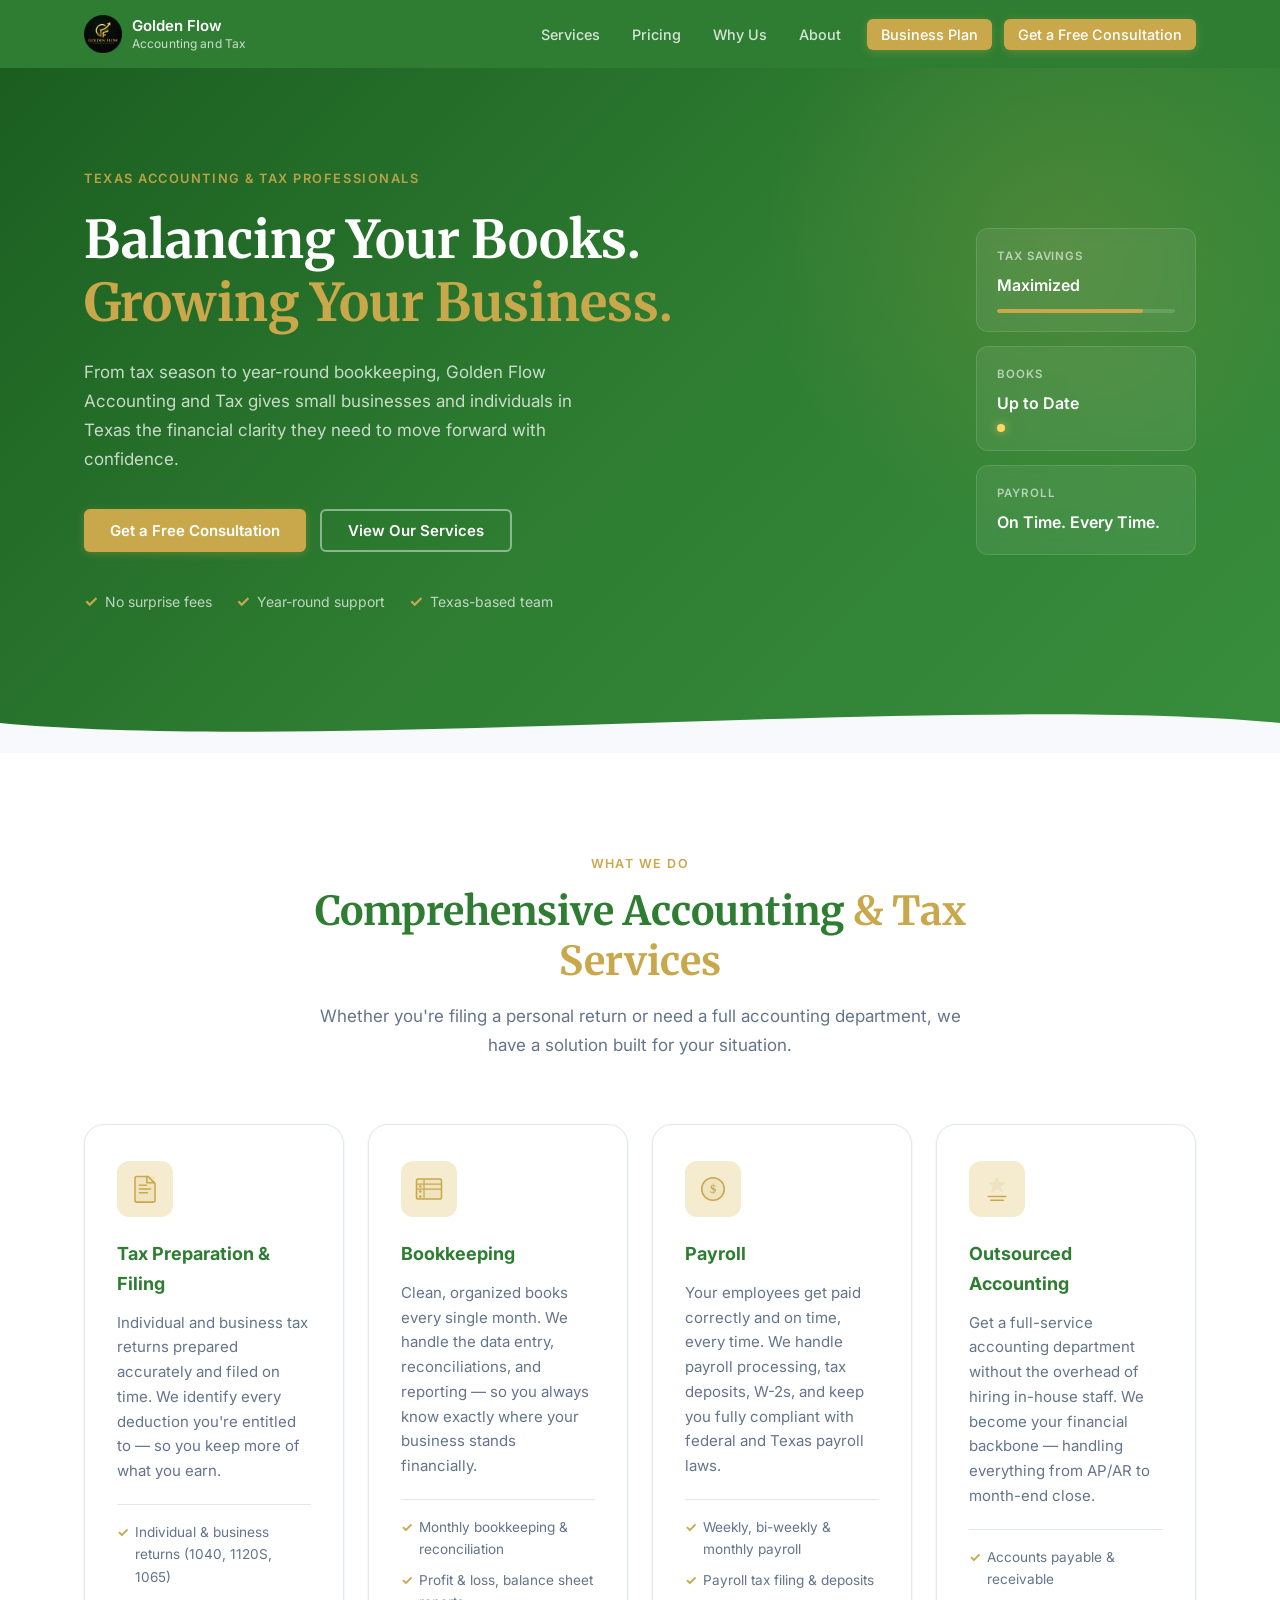
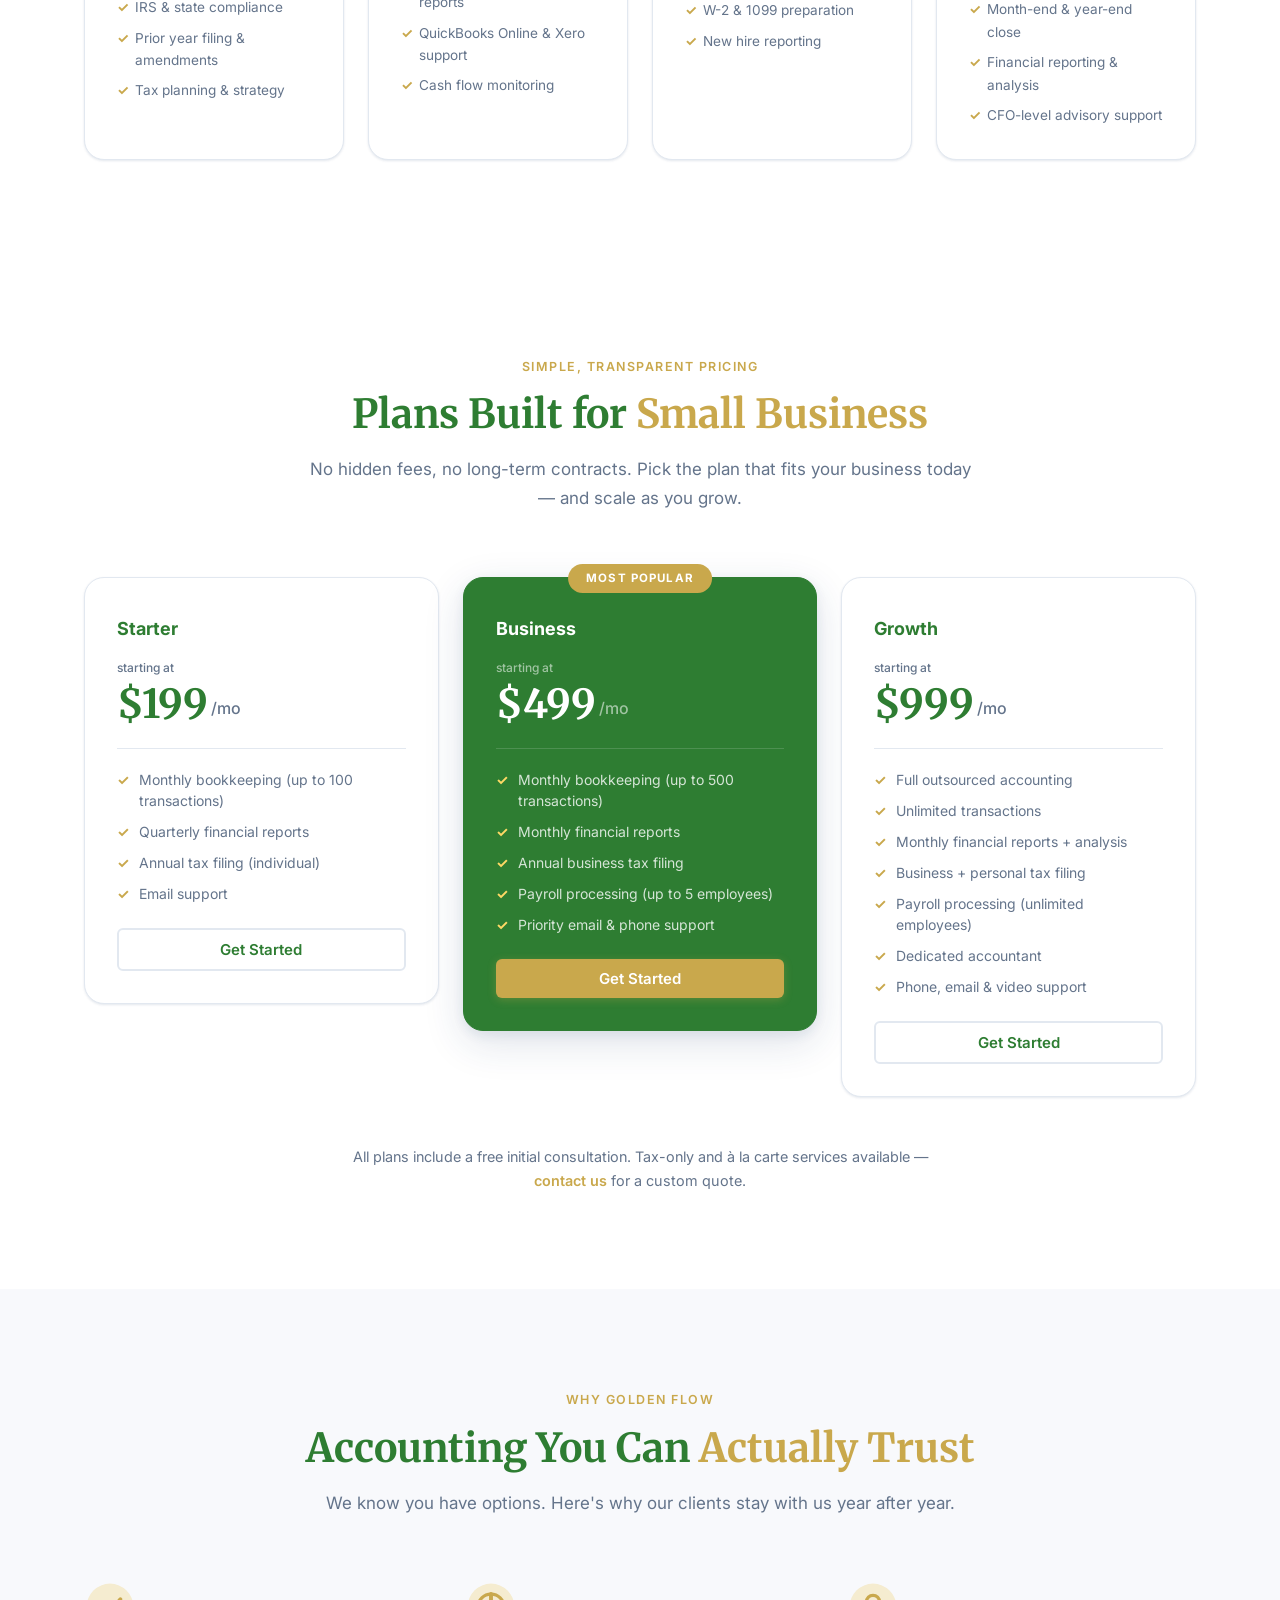
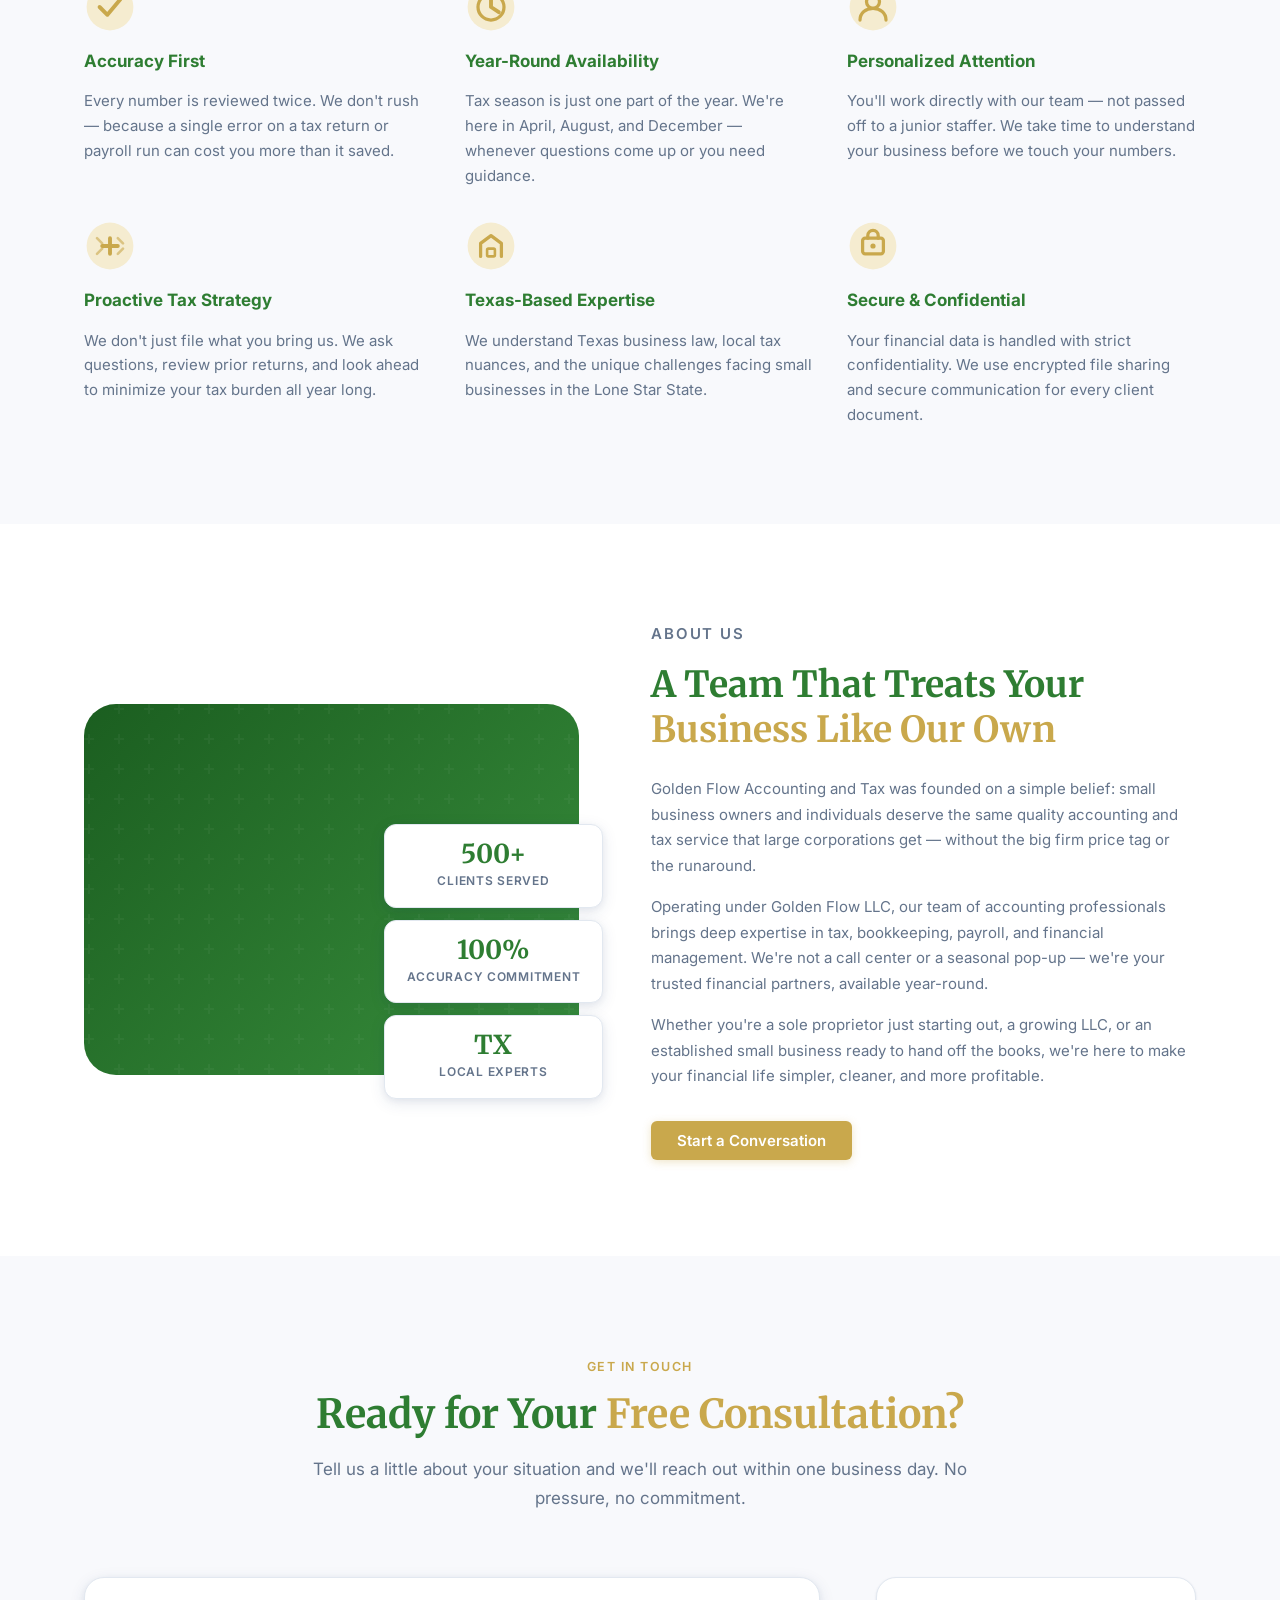
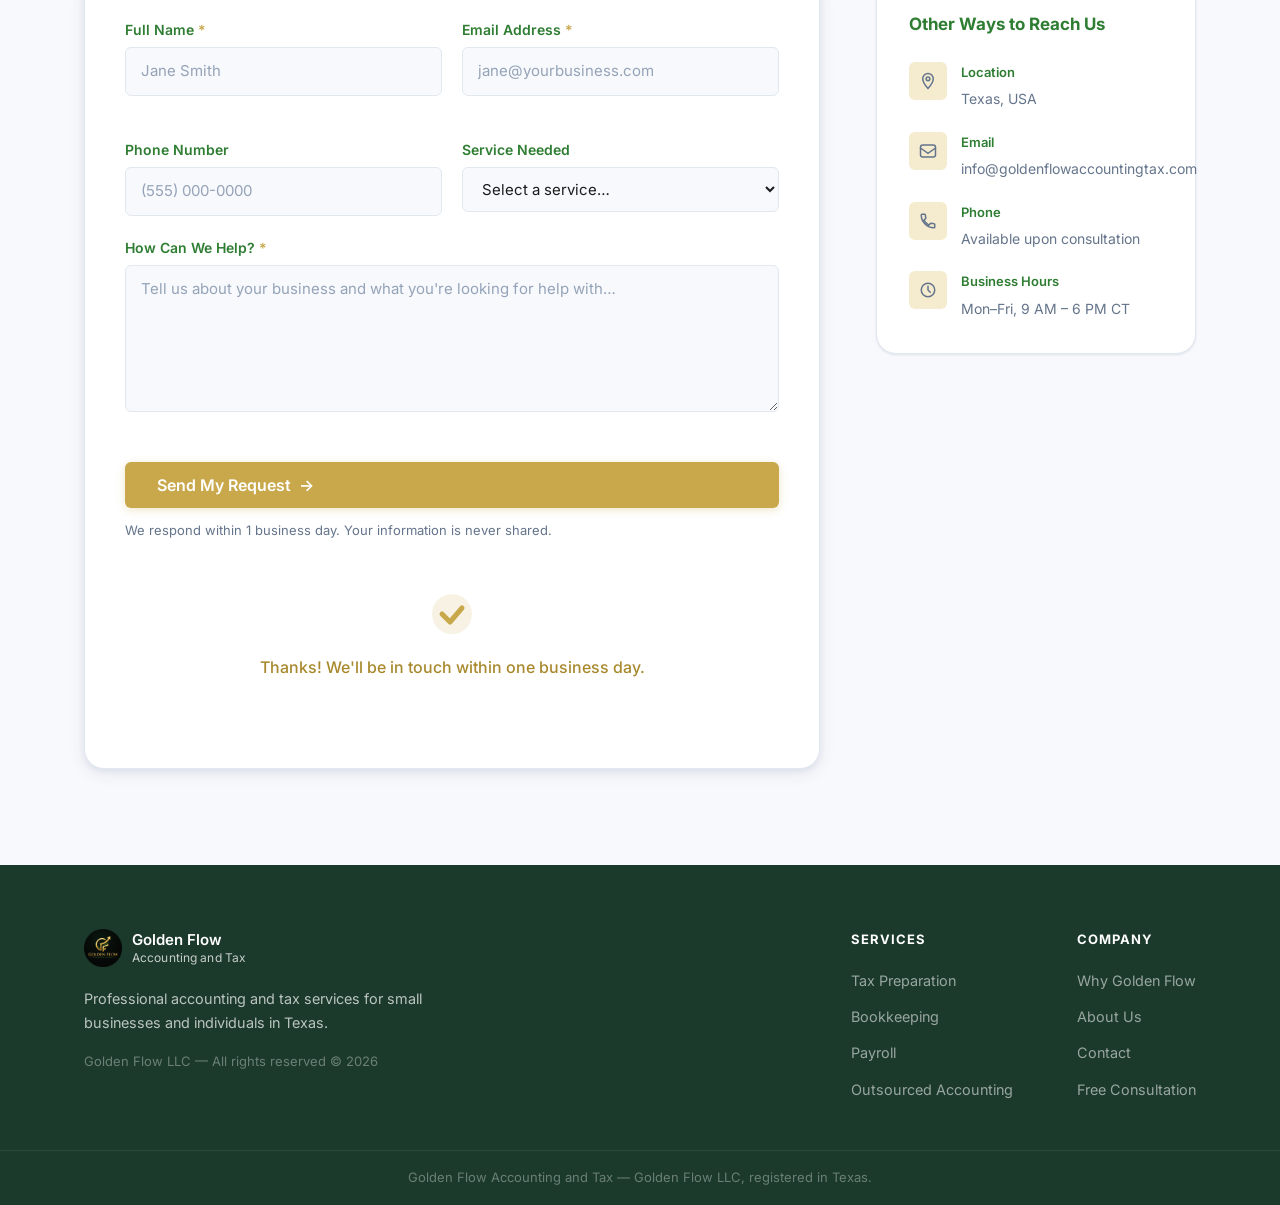
==== index.html @ 4745e75f "Make logo completely circular and update cache-busting to v=5" ====
<!DOCTYPE html>
<html lang="en">
<head>
  <meta charset="UTF-8" />
  <meta name="viewport" content="width=device-width, initial-scale=1.0" />
  <meta name="description" content="Golden Flow Accounting and Tax — Professional tax preparation, bookkeeping, payroll, and outsourced accounting services for small businesses and individuals in Texas." />
  <title>Golden Flow Accounting and Tax | Texas CPA &amp; Tax Services</title>
  <link rel="stylesheet" href="style.css?v=1774931670" />
  <link rel="preconnect" href="https://fonts.googleapis.com" />
  <link rel="preconnect" href="https://fonts.gstatic.com" crossorigin />
  <link href="https://fonts.googleapis.com/css2?family=Inter:wght@300;400;500;600;700&family=Merriweather:wght@400;700&display=swap" rel="stylesheet" />
</head>
<body>

  <!-- ===== NAVIGATION ===== -->
  <header class="site-header" id="site-header">
    <nav class="nav container">
      <a href="#hero" class="nav-logo">
        <img src="logo.png?v=5" alt="Golden Flow Accounting and Tax" class="logo-image" />
        <span class="logo-text">Golden Flow <em>Accounting and Tax</em></span>
      </a>
      <button class="nav-toggle" id="navToggle" aria-label="Toggle navigation" aria-expanded="false">
        <span></span><span></span><span></span>
      </button>
      <ul class="nav-links" id="navLinks">
        <li><a href="#services">Services</a></li>
        <li><a href="#pricing">Pricing</a></li>
        <li><a href="#why-us">Why Us</a></li>
        <li><a href="#about">About</a></li>
        <li><a href="business-plan.html" class="nav-cta">Business Plan</a></li>
        <li><a href="#contact" class="nav-cta">Get a Free Consultation</a></li>
      </ul>
    </nav>
  </header>

  <main>

    <!-- ===== HERO ===== -->
    <section class="hero" id="hero">
      <div class="hero-bg-shape"></div>
      <div class="container hero-inner">
        <div class="hero-content">
          <p class="hero-eyebrow">Texas Accounting &amp; Tax Professionals</p>
          <h1>Balancing Your Books.<br /><span class="accent-text">Growing Your Business.</span></h1>
          <p class="hero-sub">From tax season to year-round bookkeeping, Golden Flow Accounting and Tax gives small businesses and individuals in Texas the financial clarity they need to move forward with confidence.</p>
          <div class="hero-actions">
            <a href="#contact" class="btn btn-primary">Get a Free Consultation</a>
            <a href="#services" class="btn btn-outline">View Our Services</a>
          </div>
          <ul class="hero-trust">
            <li><span class="check-icon">&#10003;</span> No surprise fees</li>
            <li><span class="check-icon">&#10003;</span> Year-round support</li>
            <li><span class="check-icon">&#10003;</span> Texas-based team</li>
          </ul>
        </div>
        <div class="hero-visual" aria-hidden="true">
          <div class="hero-card card-1">
            <div class="hc-label">Tax Savings</div>
            <div class="hc-value">Maximized</div>
            <div class="hc-bar"><div class="hc-fill"></div></div>
          </div>
          <div class="hero-card card-2">
            <div class="hc-label">Books</div>
            <div class="hc-value">Up to Date</div>
            <div class="hc-dot dot-green"></div>
          </div>
          <div class="hero-card card-3">
            <div class="hc-label">Payroll</div>
            <div class="hc-value">On Time. Every Time.</div>
          </div>
        </div>
      </div>
      <div class="hero-wave">
        <svg viewBox="0 0 1440 80" preserveAspectRatio="none" xmlns="http://www.w3.org/2000/svg">
          <path d="M0,40 C360,80 1080,0 1440,40 L1440,80 L0,80 Z" fill="#F8F9FC"/>
        </svg>
      </div>
    </section>

    <!-- ===== SERVICES ===== -->
    <section class="services section" id="services">
      <div class="container">
        <div class="section-header">
          <p class="section-label">What We Do</p>
          <h2>Comprehensive Accounting <span class="accent-text">& Tax Services</span></h2>
          <p class="section-sub">Whether you're filing a personal return or need a full accounting department, we have a solution built for your situation.</p>
        </div>
        <div class="services-grid">

          <article class="service-card" data-service="tax">
            <div class="service-icon">
              <svg viewBox="0 0 48 48" fill="none" xmlns="http://www.w3.org/2000/svg" aria-hidden="true">
                <rect x="8" y="4" width="32" height="40" rx="3" fill="currentColor" opacity="0.12"/>
                <path d="M8 7a3 3 0 013-3h18l11 11v27a3 3 0 01-3 3H11a3 3 0 01-3-3V7z" stroke="currentColor" stroke-width="2.5" fill="none"/>
                <path d="M27 4v10h11" stroke="currentColor" stroke-width="2.5" stroke-linecap="round" stroke-linejoin="round"/>
                <line x1="15" y1="24" x2="33" y2="24" stroke="currentColor" stroke-width="2.5" stroke-linecap="round"/>
                <line x1="15" y1="30" x2="28" y2="30" stroke="currentColor" stroke-width="2.5" stroke-linecap="round"/>
                <line x1="15" y1="18" x2="26" y2="18" stroke="currentColor" stroke-width="2.5" stroke-linecap="round"/>
              </svg>
            </div>
            <h3>Tax Preparation &amp; Filing</h3>
            <p>Individual and business tax returns prepared accurately and filed on time. We identify every deduction you're entitled to — so you keep more of what you earn.</p>
            <ul class="service-features">
              <li>Individual &amp; business returns (1040, 1120S, 1065)</li>
              <li>IRS &amp; state compliance</li>
              <li>Prior year filing &amp; amendments</li>
              <li>Tax planning &amp; strategy</li>
            </ul>
          </article>

          <article class="service-card" data-service="bookkeeping">
            <div class="service-icon">
              <svg viewBox="0 0 48 48" fill="none" xmlns="http://www.w3.org/2000/svg" aria-hidden="true">
                <rect x="4" y="8" width="40" height="32" rx="3" fill="currentColor" opacity="0.12"/>
                <rect x="4" y="8" width="40" height="32" rx="3" stroke="currentColor" stroke-width="2.5" fill="none"/>
                <line x1="4" y1="16" x2="44" y2="16" stroke="currentColor" stroke-width="2"/>
                <line x1="4" y1="24" x2="44" y2="24" stroke="currentColor" stroke-width="2"/>
                <line x1="16" y1="8" x2="16" y2="40" stroke="currentColor" stroke-width="2"/>
                <circle cx="10" cy="20" r="2" fill="currentColor"/>
                <circle cx="10" cy="28" r="2" fill="currentColor"/>
                <circle cx="10" cy="36" r="2" fill="currentColor"/>
              </svg>
            </div>
            <h3>Bookkeeping</h3>
            <p>Clean, organized books every single month. We handle the data entry, reconciliations, and reporting — so you always know exactly where your business stands financially.</p>
            <ul class="service-features">
              <li>Monthly bookkeeping &amp; reconciliation</li>
              <li>Profit &amp; loss, balance sheet reports</li>
              <li>QuickBooks Online &amp; Xero support</li>
              <li>Cash flow monitoring</li>
            </ul>
          </article>

          <article class="service-card" data-service="payroll">
            <div class="service-icon">
              <svg viewBox="0 0 48 48" fill="none" xmlns="http://www.w3.org/2000/svg" aria-hidden="true">
                <circle cx="24" cy="24" r="18" fill="currentColor" opacity="0.12"/>
                <circle cx="24" cy="24" r="18" stroke="currentColor" stroke-width="2.5" fill="none"/>
                <text x="24" y="31" text-anchor="middle" font-size="20" font-weight="700" fill="currentColor" font-family="serif">$</text>
              </svg>
            </div>
            <h3>Payroll</h3>
            <p>Your employees get paid correctly and on time, every time. We handle payroll processing, tax deposits, W-2s, and keep you fully compliant with federal and Texas payroll laws.</p>
            <ul class="service-features">
              <li>Weekly, bi-weekly &amp; monthly payroll</li>
              <li>Payroll tax filing &amp; deposits</li>
              <li>W-2 &amp; 1099 preparation</li>
              <li>New hire reporting</li>
            </ul>
          </article>

          <article class="service-card" data-service="outsourced">
            <div class="service-icon">
              <svg viewBox="0 0 48 48" fill="none" xmlns="http://www.w3.org/2000/svg" aria-hidden="true">
                <path d="M24 6l4 8h8l-6.5 6 2.5 8L24 23l-8 5 2.5-8L12 14h8z" fill="currentColor" opacity="0.12" stroke="currentColor" stroke-width="2.5" stroke-linejoin="round"/>
                <path d="M10 36h28M14 42h20" stroke="currentColor" stroke-width="2.5" stroke-linecap="round"/>
              </svg>
            </div>
            <h3>Outsourced Accounting</h3>
            <p>Get a full-service accounting department without the overhead of hiring in-house staff. We become your financial backbone — handling everything from AP/AR to month-end close.</p>
            <ul class="service-features">
              <li>Accounts payable &amp; receivable</li>
              <li>Month-end &amp; year-end close</li>
              <li>Financial reporting &amp; analysis</li>
              <li>CFO-level advisory support</li>
            </ul>
          </article>

        </div>
      </div>
    </section>

    <!-- ===== PRICING ===== -->
    <section class="pricing section" id="pricing">
      <div class="container">
        <div class="section-header">
          <p class="section-label">Simple, Transparent Pricing</p>
          <h2>Plans Built for <span class="accent-text">Small Business</span></h2>
          <p class="section-sub">No hidden fees, no long-term contracts. Pick the plan that fits your business today — and scale as you grow.</p>
        </div>
        <div class="pricing-grid">

          <article class="pricing-card">
            <div class="pricing-card-header">
              <h3>Starter</h3>
              <div class="pricing-price">
                <span class="pricing-from">starting at</span>
                <span class="pricing-amount">$199</span>
                <span class="pricing-period">/mo</span>
              </div>
            </div>
            <ul class="pricing-features">
              <li>Monthly bookkeeping (up to 100 transactions)</li>
              <li>Quarterly financial reports</li>
              <li>Annual tax filing (individual)</li>
              <li>Email support</li>
            </ul>
            <a href="#contact" class="btn btn-ghost">Get Started</a>
          </article>

          <article class="pricing-card pricing-card--featured">
            <div class="pricing-badge">Most Popular</div>
            <div class="pricing-card-header">
              <h3>Business</h3>
              <div class="pricing-price">
                <span class="pricing-from">starting at</span>
                <span class="pricing-amount">$499</span>
                <span class="pricing-period">/mo</span>
              </div>
            </div>
            <ul class="pricing-features">
              <li>Monthly bookkeeping (up to 500 transactions)</li>
              <li>Monthly financial reports</li>
              <li>Annual business tax filing</li>
              <li>Payroll processing (up to 5 employees)</li>
              <li>Priority email &amp; phone support</li>
            </ul>
            <a href="#contact" class="btn btn-primary">Get Started</a>
          </article>

          <article class="pricing-card">
            <div class="pricing-card-header">
              <h3>Growth</h3>
              <div class="pricing-price">
                <span class="pricing-from">starting at</span>
                <span class="pricing-amount">$999</span>
                <span class="pricing-period">/mo</span>
              </div>
            </div>
            <ul class="pricing-features">
              <li>Full outsourced accounting</li>
              <li>Unlimited transactions</li>
              <li>Monthly financial reports + analysis</li>
              <li>Business + personal tax filing</li>
              <li>Payroll processing (unlimited employees)</li>
              <li>Dedicated accountant</li>
              <li>Phone, email &amp; video support</li>
            </ul>
            <a href="#contact" class="btn btn-ghost">Get Started</a>
          </article>

        </div>
        <p class="pricing-note">All plans include a free initial consultation. Tax-only and à la carte services available — <a href="#contact">contact us</a> for a custom quote.</p>
      </div>
    </section>

    <!-- ===== WHY CHOOSE US ===== -->
    <section class="why-us section section-alt" id="why-us">
      <div class="container">
        <div class="section-header">
          <p class="section-label">Why Golden Flow</p>
          <h2>Accounting You Can <span class="accent-text">Actually Trust</span></h2>
          <p class="section-sub">We know you have options. Here's why our clients stay with us year after year.</p>
        </div>
        <div class="pillars-grid">

          <div class="pillar">
            <div class="pillar-icon">
              <svg viewBox="0 0 40 40" fill="none" xmlns="http://www.w3.org/2000/svg" aria-hidden="true">
                <circle cx="20" cy="20" r="18" fill="var(--color-accent-light)"/>
                <path d="M12 20l6 6 10-12" stroke="var(--color-accent)" stroke-width="3" stroke-linecap="round" stroke-linejoin="round"/>
              </svg>
            </div>
            <h3>Accuracy First</h3>
            <p>Every number is reviewed twice. We don't rush — because a single error on a tax return or payroll run can cost you more than it saved.</p>
          </div>

          <div class="pillar">
            <div class="pillar-icon">
              <svg viewBox="0 0 40 40" fill="none" xmlns="http://www.w3.org/2000/svg" aria-hidden="true">
                <circle cx="20" cy="20" r="18" fill="var(--color-accent-light)"/>
                <path d="M20 10v10l6 4" stroke="var(--color-accent)" stroke-width="3" stroke-linecap="round" stroke-linejoin="round"/>
                <circle cx="20" cy="20" r="10" stroke="var(--color-accent)" stroke-width="2.5" fill="none"/>
              </svg>
            </div>
            <h3>Year-Round Availability</h3>
            <p>Tax season is just one part of the year. We're here in April, August, and December — whenever questions come up or you need guidance.</p>
          </div>

          <div class="pillar">
            <div class="pillar-icon">
              <svg viewBox="0 0 40 40" fill="none" xmlns="http://www.w3.org/2000/svg" aria-hidden="true">
                <circle cx="20" cy="20" r="18" fill="var(--color-accent-light)"/>
                <circle cx="20" cy="16" r="5" stroke="var(--color-accent)" stroke-width="2.5" fill="none"/>
                <path d="M10 30c0-5.5 4.5-9 10-9s10 3.5 10 9" stroke="var(--color-accent)" stroke-width="2.5" stroke-linecap="round" fill="none"/>
              </svg>
            </div>
            <h3>Personalized Attention</h3>
            <p>You'll work directly with our team — not passed off to a junior staffer. We take time to understand your business before we touch your numbers.</p>
          </div>

          <div class="pillar">
            <div class="pillar-icon">
              <svg viewBox="0 0 40 40" fill="none" xmlns="http://www.w3.org/2000/svg" aria-hidden="true">
                <circle cx="20" cy="20" r="18" fill="var(--color-accent-light)"/>
                <path d="M14 20h12M20 14v12" stroke="var(--color-accent)" stroke-width="3" stroke-linecap="round"/>
                <path d="M10 14l4 4M26 14l4 4M10 26l4-4M26 26l4-4" stroke="var(--color-accent)" stroke-width="2" stroke-linecap="round" opacity="0.6"/>
              </svg>
            </div>
            <h3>Proactive Tax Strategy</h3>
            <p>We don't just file what you bring us. We ask questions, review prior returns, and look ahead to minimize your tax burden all year long.</p>
          </div>

          <div class="pillar">
            <div class="pillar-icon">
              <svg viewBox="0 0 40 40" fill="none" xmlns="http://www.w3.org/2000/svg" aria-hidden="true">
                <circle cx="20" cy="20" r="18" fill="var(--color-accent-light)"/>
                <path d="M12 28V18l8-6 8 6v10" stroke="var(--color-accent)" stroke-width="2.5" stroke-linecap="round" stroke-linejoin="round" fill="none"/>
                <rect x="17" y="22" width="6" height="6" rx="1" stroke="var(--color-accent)" stroke-width="2" fill="none"/>
              </svg>
            </div>
            <h3>Texas-Based Expertise</h3>
            <p>We understand Texas business law, local tax nuances, and the unique challenges facing small businesses in the Lone Star State.</p>
          </div>

          <div class="pillar">
            <div class="pillar-icon">
              <svg viewBox="0 0 40 40" fill="none" xmlns="http://www.w3.org/2000/svg" aria-hidden="true">
                <circle cx="20" cy="20" r="18" fill="var(--color-accent-light)"/>
                <rect x="12" y="14" width="16" height="12" rx="2" stroke="var(--color-accent)" stroke-width="2.5" fill="none"/>
                <path d="M16 14v-2a4 4 0 018 0v2" stroke="var(--color-accent)" stroke-width="2.5" stroke-linecap="round" fill="none"/>
                <circle cx="20" cy="20" r="2" fill="var(--color-accent)"/>
              </svg>
            </div>
            <h3>Secure &amp; Confidential</h3>
            <p>Your financial data is handled with strict confidentiality. We use encrypted file sharing and secure communication for every client document.</p>
          </div>

        </div>
      </div>
    </section>

    <!-- ===== ABOUT ===== -->
    <section class="about section" id="about">
      <div class="container about-inner">
        <div class="about-visual" aria-hidden="true">
          <div class="about-shape"></div>
          <div class="about-stats">
            <div class="stat">
              <span class="stat-number">500+</span>
              <span class="stat-label">Clients Served</span>
            </div>
            <div class="stat">
              <span class="stat-number">100%</span>
              <span class="stat-label">Accuracy Commitment</span>
            </div>
            <div class="stat">
              <span class="stat-number">TX</span>
              <span class="stat-label">Local Experts</span>
            </div>
          </div>
        </div>
        <div class="about-content">
          <p class="section-label">About Us</p>
          <h2>A Team That Treats Your <span class="accent-text">Business Like Our Own</span></h2>
          <p>Golden Flow Accounting and Tax was founded on a simple belief: small business owners and individuals deserve the same quality accounting and tax service that large corporations get — without the big firm price tag or the runaround.</p>
          <p>Operating under Golden Flow LLC, our team of accounting professionals brings deep expertise in tax, bookkeeping, payroll, and financial management. We're not a call center or a seasonal pop-up — we're your trusted financial partners, available year-round.</p>
          <p>Whether you're a sole proprietor just starting out, a growing LLC, or an established small business ready to hand off the books, we're here to make your financial life simpler, cleaner, and more profitable.</p>
          <a href="#contact" class="btn btn-primary">Start a Conversation</a>
        </div>
      </div>
    </section>

    <!-- ===== CONTACT ===== -->
    <section class="contact section section-alt" id="contact">
      <div class="container">
        <div class="section-header">
          <p class="section-label">Get in Touch</p>
          <h2>Ready for Your <span class="accent-text">Free Consultation?</span></h2>
          <p class="section-sub">Tell us a little about your situation and we'll reach out within one business day. No pressure, no commitment.</p>
        </div>
        <div class="contact-layout">
          <form class="contact-form" id="contactForm" novalidate>
            <div class="form-row">
              <div class="form-group">
                <label for="name">Full Name <span class="required" aria-hidden="true">*</span></label>
                <input type="text" id="name" name="name" placeholder="Jane Smith" required autocomplete="name" />
                <span class="field-error" role="alert"></span>
              </div>
              <div class="form-group">
                <label for="email">Email Address <span class="required" aria-hidden="true">*</span></label>
                <input type="email" id="email" name="email" placeholder="jane@yourbusiness.com" required autocomplete="email" />
                <span class="field-error" role="alert"></span>
              </div>
            </div>
            <div class="form-row">
              <div class="form-group">
                <label for="phone">Phone Number</label>
                <input type="tel" id="phone" name="phone" placeholder="(555) 000-0000" autocomplete="tel" />
              </div>
              <div class="form-group">
                <label for="service">Service Needed</label>
                <select id="service" name="service">
                  <option value="">Select a service…</option>
                  <option value="tax">Tax Preparation &amp; Filing</option>
                  <option value="bookkeeping">Bookkeeping</option>
                  <option value="payroll">Payroll</option>
                  <option value="outsourced">Outsourced Accounting</option>
                  <option value="multiple">Multiple Services</option>
                  <option value="unsure">Not Sure Yet</option>
                </select>
              </div>
            </div>
            <div class="form-group">
              <label for="message">How Can We Help? <span class="required" aria-hidden="true">*</span></label>
              <textarea id="message" name="message" rows="5" placeholder="Tell us about your business and what you're looking for help with…" required></textarea>
              <span class="field-error" role="alert"></span>
            </div>
            <div class="form-footer">
              <button type="submit" class="btn btn-primary btn-lg" id="submitBtn">
                <span class="btn-text">Send My Request</span>
                <span class="btn-icon" aria-hidden="true">&#8594;</span>
              </button>
              <p class="form-note">We respond within 1 business day. Your information is never shared.</p>
            </div>
            <div class="form-success" id="formSuccess" aria-live="polite" hidden>
              <svg viewBox="0 0 24 24" fill="none" xmlns="http://www.w3.org/2000/svg" aria-hidden="true">
                <circle cx="12" cy="12" r="10" fill="var(--color-accent)" opacity="0.15"/>
                <path d="M7 12l4 4 6-7" stroke="var(--color-accent)" stroke-width="2.5" stroke-linecap="round" stroke-linejoin="round"/>
              </svg>
              <p>Thanks! We'll be in touch within one business day.</p>
            </div>
          </form>

          <aside class="contact-info">
            <h3>Other Ways to Reach Us</h3>
            <ul class="contact-details">
              <li>
                <span class="ci-icon" aria-hidden="true">
                  <svg viewBox="0 0 24 24" fill="none" xmlns="http://www.w3.org/2000/svg">
                    <path d="M12 2C8.13 2 5 5.13 5 9c0 5.25 7 13 7 13s7-7.75 7-13c0-3.87-3.13-7-7-7z" stroke="currentColor" stroke-width="2" fill="none"/>
                    <circle cx="12" cy="9" r="2.5" stroke="currentColor" stroke-width="2" fill="none"/>
                  </svg>
                </span>
                <div>
                  <strong>Location</strong>
                  <span>Texas, USA</span>
                </div>
              </li>
              <li>
                <span class="ci-icon" aria-hidden="true">
                  <svg viewBox="0 0 24 24" fill="none" xmlns="http://www.w3.org/2000/svg">
                    <rect x="2" y="4" width="20" height="16" rx="3" stroke="currentColor" stroke-width="2" fill="none"/>
                    <path d="M2 8l10 7 10-7" stroke="currentColor" stroke-width="2" stroke-linecap="round"/>
                  </svg>
                </span>
                <div>
                  <strong>Email</strong>
                  <span>info@goldenflowaccountingtax.com</span>
                </div>
              </li>
              <li>
                <span class="ci-icon" aria-hidden="true">
                  <svg viewBox="0 0 24 24" fill="none" xmlns="http://www.w3.org/2000/svg">
                    <path d="M6.6 10.8c1.4 2.8 3.8 5.1 6.6 6.6l2.2-2.2c.3-.3.7-.4 1-.2 1.1.4 2.3.6 3.6.6.6 0 1 .4 1 1V20c0 .6-.4 1-1 1C10.6 21 3 13.4 3 4c0-.6.4-1 1-1h3.5c.6 0 1 .4 1 1 0 1.3.2 2.5.6 3.6.1.3 0 .7-.2 1L6.6 10.8z" stroke="currentColor" stroke-width="2" fill="none"/>
                  </svg>
                </span>
                <div>
                  <strong>Phone</strong>
                  <span>Available upon consultation</span>
                </div>
              </li>
              <li>
                <span class="ci-icon" aria-hidden="true">
                  <svg viewBox="0 0 24 24" fill="none" xmlns="http://www.w3.org/2000/svg">
                    <circle cx="12" cy="12" r="9" stroke="currentColor" stroke-width="2" fill="none"/>
                    <path d="M12 7v5l3 3" stroke="currentColor" stroke-width="2" stroke-linecap="round"/>
                  </svg>
                </span>
                <div>
                  <strong>Business Hours</strong>
                  <span>Mon–Fri, 9 AM – 6 PM CT</span>
                </div>
              </li>
            </ul>
          </aside>
        </div>
      </div>
    </section>

  </main>

  <!-- ===== FOOTER ===== -->
  <footer class="site-footer">
    <div class="container footer-inner">
      <div class="footer-brand">
        <a href="#hero" class="nav-logo">
          <img src="logo.png?v=5" alt="Golden Flow Accounting and Tax" class="logo-image" />
          <span class="logo-text">Golden Flow <em>Accounting and Tax</em></span>
        </a>
        <p>Professional accounting and tax services for small businesses and individuals in Texas.</p>
        <p class="footer-legal">Golden Flow LLC &mdash; All rights reserved &copy; <span id="year"></span></p>
      </div>
      <nav class="footer-nav" aria-label="Footer navigation">
        <div class="footer-nav-col">
          <h4>Services</h4>
          <ul>
            <li><a href="#services">Tax Preparation</a></li>
            <li><a href="#services">Bookkeeping</a></li>
            <li><a href="#services">Payroll</a></li>
            <li><a href="#services">Outsourced Accounting</a></li>
          </ul>
        </div>
        <div class="footer-nav-col">
          <h4>Company</h4>
          <ul>
            <li><a href="#why-us">Why Golden Flow</a></li>
            <li><a href="#about">About Us</a></li>
            <li><a href="#contact">Contact</a></li>
            <li><a href="#contact">Free Consultation</a></li>
          </ul>
        </div>
      </nav>
    </div>
    <div class="footer-bar">
      <div class="container">
        <p>Golden Flow Accounting and Tax — Golden Flow LLC, registered in Texas.</p>
      </div>
    </div>
  </footer>

  <script>
    // ── Year in footer
    document.getElementById('year').textContent = new Date().getFullYear();

    // ── Sticky header shadow
    const header = document.getElementById('site-header');
    window.addEventListener('scroll', () => {
      header.classList.toggle('scrolled', window.scrollY > 20);
    }, { passive: true });

    // ── Mobile nav toggle
    const navToggle = document.getElementById('navToggle');
    const navLinks = document.getElementById('navLinks');
    navToggle.addEventListener('click', () => {
      const open = navLinks.classList.toggle('open');
      navToggle.setAttribute('aria-expanded', open);
    });

    // Close nav when a link is clicked
    navLinks.querySelectorAll('a').forEach(link => {
      link.addEventListener('click', () => {
        navLinks.classList.remove('open');
        navToggle.setAttribute('aria-expanded', 'false');
      });
    });

    // ── Smooth active nav highlight on scroll
    const sections = document.querySelectorAll('section[id]');
    const navItems = document.querySelectorAll('.nav-links a[href^="#"]');
    const observer = new IntersectionObserver((entries) => {
      entries.forEach(entry => {
        if (entry.isIntersecting) {
          navItems.forEach(a => {
            a.classList.toggle('active', a.getAttribute('href') === '#' + entry.target.id);
          });
        }
      });
    }, { rootMargin: '-40% 0px -55% 0px' });
    sections.forEach(s => observer.observe(s));

    // ── Reveal on scroll
    const revealEls = document.querySelectorAll('.service-card, .pricing-card, .pillar, .stat, .about-content');
    const revealObserver = new IntersectionObserver((entries) => {
      entries.forEach(entry => {
        if (entry.isIntersecting) {
          entry.target.classList.add('visible');
          revealObserver.unobserve(entry.target);
        }
      });
    }, { threshold: 0.12 });
    revealEls.forEach(el => { el.classList.add('reveal'); revealObserver.observe(el); });

    // ── Contact form (client-side demo — wire up to Formspree or backend)
    const form = document.getElementById('contactForm');
    const successMsg = document.getElementById('formSuccess');
    const submitBtn = document.getElementById('submitBtn');

    function validateField(input) {
      const error = input.parentElement.querySelector('.field-error');
      if (!error) return true;
      if (!input.checkValidity()) {
        const msg = input.type === 'email' ? 'Please enter a valid email address.'
          : 'This field is required.';
        error.textContent = msg;
        input.setAttribute('aria-invalid', 'true');
        return false;
      }
      error.textContent = '';
      input.removeAttribute('aria-invalid');
      return true;
    }

    form.querySelectorAll('[required]').forEach(input => {
      input.addEventListener('blur', () => validateField(input));
    });

    form.addEventListener('submit', e => {
      e.preventDefault();
      let valid = true;
      form.querySelectorAll('[required]').forEach(input => {
        if (!validateField(input)) valid = false;
      });
      if (!valid) return;

      // Simulate submission — replace this block with your actual form handler
      submitBtn.disabled = true;
      submitBtn.querySelector('.btn-text').textContent = 'Sending…';
      setTimeout(() => {
        form.reset();
        form.hidden = true;
        successMsg.hidden = false;
        submitBtn.disabled = false;
        submitBtn.querySelector('.btn-text').textContent = 'Send My Request';
      }, 800);
    });
  </script>

</body>
</html>
---- style.css ----
/* ================================================================
   Golden Flow Accounting and Tax — style.css
   ================================================================ */

/* ── Custom Properties ─────────────────────────────────────────── */
:root {
  --color-primary:       #2E7D32;   /* Deep forest green */
  --color-primary-dark:  #1B5E20;
  --color-primary-mid:   #388E3C;
  --color-accent:        #C9A84C;   /* Warm gold */
  --color-accent-dark:   #A8892E;
  --color-accent-light:  #F5ECD0;
  --color-gold:          #C9A84C;   /* Gold highlight */
  --color-text:          #1C1C1C;
  --color-text-muted:    #64748B;
  --color-border:        #E2E8F0;
  --color-bg:            #ffffff;
  --color-bg-alt:        #F8F9FC;
  --color-bg-dark:       #1B3A2B;

  --font-sans:   'Inter', system-ui, -apple-system, sans-serif;
  --font-serif:  'Merriweather', Georgia, serif;

  --radius-sm:   6px;
  --radius-md:   12px;
  --radius-lg:   20px;
  --radius-xl:   32px;

  --shadow-sm:   0 1px 3px rgba(27,58,107,.07), 0 1px 2px rgba(27,58,107,.05);
  --shadow-md:   0 4px 16px rgba(27,58,107,.10), 0 2px 6px rgba(27,58,107,.06);
  --shadow-lg:   0 12px 40px rgba(27,58,107,.14), 0 4px 12px rgba(27,58,107,.08);

  --transition:  all 0.22s ease;
  --max-w:       1160px;
}

/* ── Reset & Base ───────────────────────────────────────────────── */
*, *::before, *::after { box-sizing: border-box; margin: 0; padding: 0; }

html {
  scroll-behavior: smooth;
  font-size: 16px;
  -webkit-text-size-adjust: 100%;
}

body {
  font-family: var(--font-sans);
  color: var(--color-text);
  background: var(--color-bg);
  line-height: 1.65;
  -webkit-font-smoothing: antialiased;
  overflow-x: hidden;
}

img, svg { display: block; max-width: 100%; }
a { color: inherit; text-decoration: none; }
ul { list-style: none; }
button, input, select, textarea {
  font: inherit;
  color: inherit;
  border: none;
  background: transparent;
  outline: none;
}
button { cursor: pointer; }

/* ── Utility ────────────────────────────────────────────────────── */
.container {
  width: 100%;
  max-width: var(--max-w);
  margin: 0 auto;
  padding: 0 24px;
}

.section       { padding: 96px 0; }
.section-alt   { background: var(--color-bg-alt); }

.section-header {
  text-align: center;
  max-width: 680px;
  margin: 0 auto 64px;
}

.section-label {
  display: inline-block;
  font-size: 0.78rem;
  font-weight: 600;
  letter-spacing: 0.12em;
  text-transform: uppercase;
  color: var(--color-accent);
  margin-bottom: 12px;
}

.section-header h2 {
  font-family: var(--font-serif);
  font-size: clamp(1.75rem, 3.5vw, 2.5rem);
  line-height: 1.25;
  color: var(--color-primary);
  margin-bottom: 16px;
}

.section-sub {
  font-size: 1.0625rem;
  color: var(--color-text-muted);
  line-height: 1.7;
}

.accent-text { color: var(--color-accent); }

/* ── Buttons ────────────────────────────────────────────────────── */
.btn {
  display: inline-flex;
  align-items: center;
  gap: 8px;
  padding: 12px 26px;
  border-radius: var(--radius-sm);
  font-size: 0.9375rem;
  font-weight: 600;
  line-height: 1;
  transition: var(--transition);
  white-space: nowrap;
}

.btn-primary {
  background: var(--color-accent);
  color: #fff;
  box-shadow: 0 2px 8px rgba(201,168,76,.3);
}
.btn-primary:hover {
  background: var(--color-accent-dark);
  box-shadow: 0 4px 14px rgba(201,168,76,.4);
  transform: translateY(-1px);
}

.btn-outline {
  border: 2px solid rgba(255,255,255,.45);
  color: #fff;
}
.btn-outline:hover {
  border-color: #fff;
  background: rgba(255,255,255,.12);
}

.btn-lg { padding: 15px 32px; font-size: 1rem; }

/* ── Reveal animation ───────────────────────────────────────────── */
.reveal {
  opacity: 0;
  transform: translateY(24px);
  transition: opacity 0.5s ease, transform 0.5s ease;
}
.reveal.visible {
  opacity: 1;
  transform: none;
}

/* ================================================================
   NAVIGATION
   ================================================================ */
.site-header {
  position: sticky;
  top: 0;
  z-index: 100;
  background: var(--color-primary);
  transition: box-shadow 0.2s ease;
}
.site-header.scrolled {
  box-shadow: 0 2px 20px rgba(0,0,0,.25);
}

.nav {
  display: flex;
  align-items: center;
  justify-content: space-between;
  height: 68px;
  gap: 24px;
}

.nav-logo {
  display: flex;
  align-items: center;
  gap: 10px;
  flex-shrink: 0;
}

.logo-image {
  height: 38px;
  width: auto;
  flex-shrink: 0;
}

.logo-mark {
  width: 38px;
  height: 38px;
  border-radius: var(--radius-sm);
  background: var(--color-accent);
  color: #fff;
  font-weight: 700;
  font-size: 0.875rem;
  display: grid;
  place-items: center;
  flex-shrink: 0;
  letter-spacing: 0.04em;
}

.logo-text {
  color: #fff;
  font-size: 0.9375rem;
  font-weight: 600;
  line-height: 1.25;
}
.logo-text em {
  display: block;
  font-style: normal;
  font-weight: 400;
  font-size: 0.75rem;
  opacity: 0.75;
  letter-spacing: 0.01em;
}

.nav-links {
  display: flex;
  align-items: center;
  gap: 4px;
}

.nav-links a {
  color: rgba(255,255,255,.8);
  font-size: 0.9rem;
  font-weight: 500;
  padding: 7px 14px;
  border-radius: var(--radius-sm);
  transition: var(--transition);
}
.nav-links a:hover,
.nav-links a.active {
  color: #fff;
  background: rgba(255,255,255,.1);
}

.nav-cta {
  background: var(--color-accent) !important;
  color: #fff !important;
  margin-left: 8px;
  box-shadow: 0 2px 8px rgba(201,168,76,.35);
}
.nav-cta:hover {
  background: var(--color-accent-dark) !important;
}

.nav-toggle {
  display: none;
  flex-direction: column;
  justify-content: center;
  align-items: center;
  gap: 5px;
  padding: 10px;
  margin-left: auto;
  min-width: 44px;
  min-height: 44px;
}
.nav-toggle span {
  display: block;
  width: 22px;
  height: 2px;
  background: #fff;
  border-radius: 2px;
  transition: var(--transition);
}

/* ================================================================
   HERO
   ================================================================ */
.hero {
  position: relative;
  background: linear-gradient(135deg, var(--color-primary-dark) 0%, var(--color-primary) 50%, var(--color-primary-mid) 100%);
  overflow: hidden;
  padding: 100px 0 0;
}

.hero-bg-shape {
  position: absolute;
  top: -120px;
  right: -80px;
  width: 600px;
  height: 600px;
  background: radial-gradient(circle, rgba(201,168,76,.18) 0%, transparent 70%);
  pointer-events: none;
}

.hero-inner {
  display: grid;
  grid-template-columns: 1fr auto;
  gap: 48px;
  align-items: center;
  padding-bottom: 80px;
}

.hero-eyebrow {
  font-size: 0.8rem;
  font-weight: 600;
  letter-spacing: 0.12em;
  text-transform: uppercase;
  color: var(--color-accent);
  margin-bottom: 20px;
  opacity: 0.9;
}

.hero-content h1 {
  font-family: var(--font-serif);
  font-size: clamp(2rem, 4.5vw, 3.25rem);
  color: #fff;
  line-height: 1.2;
  margin-bottom: 24px;
}

.hero-sub {
  font-size: 1.0625rem;
  color: rgba(255,255,255,.75);
  max-width: 520px;
  line-height: 1.7;
  margin-bottom: 36px;
}

.hero-actions {
  display: flex;
  gap: 14px;
  flex-wrap: wrap;
  margin-bottom: 36px;
}

.hero-trust {
  display: flex;
  gap: 24px;
  flex-wrap: wrap;
}
.hero-trust li {
  display: flex;
  align-items: center;
  gap: 7px;
  font-size: 0.875rem;
  color: rgba(255,255,255,.7);
}
.check-icon {
  color: var(--color-accent);
  font-weight: 700;
  font-size: 1rem;
}

/* Hero visual cards */
.hero-visual {
  display: flex;
  flex-direction: column;
  gap: 14px;
  min-width: 220px;
}

.hero-card {
  background: rgba(255,255,255,.07);
  border: 1px solid rgba(255,255,255,.12);
  backdrop-filter: blur(8px);
  border-radius: var(--radius-md);
  padding: 18px 20px;
  color: #fff;
}

.hc-label {
  font-size: 0.72rem;
  font-weight: 600;
  letter-spacing: 0.08em;
  text-transform: uppercase;
  opacity: 0.6;
  margin-bottom: 6px;
}
.hc-value {
  font-size: 1rem;
  font-weight: 600;
}
.hc-bar {
  margin-top: 10px;
  height: 4px;
  background: rgba(255,255,255,.15);
  border-radius: 4px;
  overflow: hidden;
}
.hc-fill {
  height: 100%;
  width: 82%;
  background: var(--color-accent);
  border-radius: 4px;
}
.hc-dot {
  width: 8px;
  height: 8px;
  border-radius: 50%;
  margin-top: 8px;
}
.dot-green { background: #FFD966; box-shadow: 0 0 8px rgba(255,217,102,.6); }

.hero-wave {
  line-height: 0;
  margin-top: -2px;
}
.hero-wave svg {
  width: 100%;
  height: 60px;
}

/* ================================================================
   SERVICES
   ================================================================ */
.services-grid {
  display: grid;
  grid-template-columns: repeat(auto-fit, minmax(260px, 1fr));
  gap: 24px;
}

.service-card {
  background: var(--color-bg);
  border: 1px solid var(--color-border);
  border-radius: var(--radius-lg);
  padding: 36px 32px 32px;
  box-shadow: var(--shadow-sm);
  transition: var(--transition);
  position: relative;
  overflow: hidden;
}

.service-card::before {
  content: '';
  position: absolute;
  top: 0;
  left: 0;
  right: 0;
  height: 3px;
  background: var(--color-accent);
  opacity: 0;
  transition: opacity 0.22s ease;
}

.service-card:hover {
  transform: translateY(-4px);
  box-shadow: var(--shadow-lg);
  border-color: var(--color-accent);
}
.service-card:hover::before { opacity: 1; }

.service-icon {
  width: 56px;
  height: 56px;
  border-radius: var(--radius-md);
  background: var(--color-accent-light);
  color: var(--color-accent);
  display: grid;
  place-items: center;
  margin-bottom: 22px;
}
.service-icon svg { width: 30px; height: 30px; }

.service-card h3 {
  font-size: 1.125rem;
  font-weight: 700;
  color: var(--color-primary);
  margin-bottom: 12px;
}

.service-card p {
  font-size: 0.9375rem;
  color: var(--color-text-muted);
  line-height: 1.65;
  margin-bottom: 20px;
}

.service-features {
  border-top: 1px solid var(--color-border);
  padding-top: 16px;
  display: flex;
  flex-direction: column;
  gap: 8px;
}
.service-features li {
  font-size: 0.85rem;
  color: var(--color-text-muted);
  padding-left: 18px;
  position: relative;
}
.service-features li::before {
  content: '✓';
  position: absolute;
  left: 0;
  color: var(--color-accent);
  font-weight: 700;
}

/* ================================================================
   WHY US / PILLARS
   ================================================================ */
.pillars-grid {
  display: grid;
  grid-template-columns: repeat(auto-fit, minmax(300px, 1fr));
  gap: 32px;
}

.pillar {
  display: flex;
  flex-direction: column;
  gap: 14px;
}

.pillar-icon {
  width: 52px;
  height: 52px;
  flex-shrink: 0;
}
.pillar-icon svg { width: 52px; height: 52px; }

.pillar h3 {
  font-size: 1.0625rem;
  font-weight: 700;
  color: var(--color-primary);
}

.pillar p {
  font-size: 0.9375rem;
  color: var(--color-text-muted);
  line-height: 1.65;
}

/* ================================================================
   PRICING
   ================================================================ */
.pricing-grid {
  display: grid;
  grid-template-columns: repeat(3, 1fr);
  gap: 24px;
  align-items: start;
}

.pricing-card {
  background: var(--color-bg);
  border: 1px solid var(--color-border);
  border-radius: var(--radius-lg);
  padding: 36px 32px 32px;
  box-shadow: var(--shadow-sm);
  transition: var(--transition);
  position: relative;
  display: flex;
  flex-direction: column;
  gap: 24px;
}

.pricing-card:hover {
  transform: translateY(-4px);
  box-shadow: var(--shadow-lg);
  border-color: var(--color-accent);
}

.pricing-card--featured {
  background: var(--color-primary);
  border-color: var(--color-primary);
  box-shadow: var(--shadow-lg);
  transform: translateY(-10px);
}

.pricing-card--featured:hover {
  transform: translateY(-14px);
  border-color: var(--color-primary-mid);
}

.pricing-badge {
  position: absolute;
  top: -14px;
  left: 50%;
  transform: translateX(-50%);
  background: var(--color-accent);
  color: #fff;
  font-size: 0.72rem;
  font-weight: 700;
  letter-spacing: 0.1em;
  text-transform: uppercase;
  padding: 5px 18px;
  border-radius: 20px;
  white-space: nowrap;
}

.pricing-card-header h3 {
  font-size: 1.125rem;
  font-weight: 700;
  color: var(--color-primary);
  margin-bottom: 14px;
}

.pricing-card--featured .pricing-card-header h3 {
  color: #fff;
}

.pricing-price {
  display: flex;
  align-items: baseline;
  gap: 3px;
  flex-wrap: wrap;
}

.pricing-from {
  font-size: 0.75rem;
  color: var(--color-text-muted);
  font-weight: 500;
  width: 100%;
  margin-bottom: 4px;
}

.pricing-card--featured .pricing-from {
  color: rgba(255,255,255,.55);
}

.pricing-amount {
  font-family: var(--font-serif);
  font-size: 2.5rem;
  font-weight: 700;
  color: var(--color-primary);
  line-height: 1;
}

.pricing-card--featured .pricing-amount {
  color: #fff;
}

.pricing-period {
  font-size: 1rem;
  color: var(--color-text-muted);
  font-weight: 500;
  align-self: flex-end;
  margin-bottom: 3px;
}

.pricing-card--featured .pricing-period {
  color: rgba(255,255,255,.55);
}

.pricing-features {
  flex: 1;
  display: flex;
  flex-direction: column;
  gap: 10px;
  border-top: 1px solid var(--color-border);
  padding-top: 20px;
}

.pricing-card--featured .pricing-features {
  border-color: rgba(255,255,255,.15);
}

.pricing-features li {
  font-size: 0.875rem;
  color: var(--color-text-muted);
  padding-left: 22px;
  position: relative;
  line-height: 1.5;
}

.pricing-features li::before {
  content: '✓';
  position: absolute;
  left: 0;
  color: var(--color-accent);
  font-weight: 700;
}

.pricing-card--featured .pricing-features li {
  color: rgba(255,255,255,.8);
}

.pricing-card--featured .pricing-features li::before {
  color: #FFD966;
}

.pricing-card .btn {
  width: 100%;
  justify-content: center;
}

.btn-ghost {
  display: inline-flex;
  align-items: center;
  gap: 8px;
  padding: 12px 26px;
  border-radius: var(--radius-sm);
  font-size: 0.9375rem;
  font-weight: 600;
  line-height: 1;
  transition: var(--transition);
  white-space: nowrap;
  border: 2px solid var(--color-border);
  color: var(--color-primary);
  background: transparent;
}

.btn-ghost:hover {
  border-color: var(--color-accent);
  color: var(--color-accent);
  background: var(--color-accent-light);
}

.pricing-note {
  text-align: center;
  margin-top: 48px;
  font-size: 0.9rem;
  color: var(--color-text-muted);
  max-width: 580px;
  margin-left: auto;
  margin-right: auto;
  line-height: 1.65;
}

.pricing-note a {
  color: var(--color-accent);
  font-weight: 600;
}

.pricing-note a:hover {
  text-decoration: underline;
}

/* ================================================================
   ABOUT
   ================================================================ */
.about-inner {
  display: grid;
  grid-template-columns: 1fr 1.1fr;
  gap: 72px;
  align-items: center;
}

.about-visual {
  position: relative;
}

.about-shape {
  width: 100%;
  aspect-ratio: 4 / 3;
  border-radius: var(--radius-xl);
  background: linear-gradient(135deg, var(--color-primary-dark), var(--color-primary-mid));
  position: relative;
  overflow: hidden;
}

.about-shape::after {
  content: '';
  position: absolute;
  inset: 0;
  background: url("data:image/svg+xml,%3Csvg width='60' height='60' viewBox='0 0 60 60' xmlns='http://www.w3.org/2000/svg'%3E%3Cg fill='none' fill-rule='evenodd'%3E%3Cg fill='%23ffffff' fill-opacity='0.04'%3E%3Cpath d='M36 34v-4h-2v4h-4v2h4v4h2v-4h4v-2h-4zm0-30V0h-2v4h-4v2h4v4h2V6h4V4h-4zM6 34v-4H4v4H0v2h4v4h2v-4h4v-2H6zM6 4V0H4v4H0v2h4v4h2V6h4V4H6z'/%3E%3C/g%3E%3C/g%3E%3C/svg%3E");
}

.about-stats {
  position: absolute;
  bottom: -24px;
  right: -24px;
  display: flex;
  flex-direction: column;
  gap: 12px;
}

.stat {
  background: #fff;
  border-radius: var(--radius-md);
  padding: 16px 22px;
  box-shadow: var(--shadow-md);
  border: 1px solid var(--color-border);
  text-align: center;
  min-width: 140px;
}

.stat-number {
  display: block;
  font-family: var(--font-serif);
  font-size: 1.625rem;
  font-weight: 700;
  color: var(--color-primary);
  line-height: 1;
  margin-bottom: 4px;
}

.stat-label {
  display: block;
  font-size: 0.75rem;
  font-weight: 600;
  letter-spacing: 0.06em;
  text-transform: uppercase;
  color: var(--color-text-muted);
}

.about-content .section-label { text-align: left; }

.about-content h2 {
  font-family: var(--font-serif);
  font-size: clamp(1.6rem, 3vw, 2.25rem);
  color: var(--color-primary);
  line-height: 1.25;
  margin-bottom: 24px;
}

.about-content p {
  font-size: 0.9375rem;
  color: var(--color-text-muted);
  line-height: 1.7;
  margin-bottom: 16px;
}
.about-content p:last-of-type { margin-bottom: 32px; }

/* ================================================================
   CONTACT
   ================================================================ */
.contact-layout {
  display: grid;
  grid-template-columns: 1fr 320px;
  gap: 56px;
  align-items: start;
}

/* Form */
.contact-form {
  background: var(--color-bg);
  border: 1px solid var(--color-border);
  border-radius: var(--radius-lg);
  padding: 40px;
  box-shadow: var(--shadow-md);
}

.form-row {
  display: grid;
  grid-template-columns: 1fr 1fr;
  gap: 20px;
  margin-bottom: 20px;
}

.form-group {
  display: flex;
  flex-direction: column;
  gap: 6px;
}
.form-group:last-child { margin-bottom: 0; }

label {
  font-size: 0.875rem;
  font-weight: 600;
  color: var(--color-primary);
}

.required { color: var(--color-accent); }

input, select, textarea {
  padding: 11px 15px;
  border: 1.5px solid var(--color-border);
  border-radius: var(--radius-sm);
  background: var(--color-bg-alt);
  font-size: 0.9375rem;
  color: var(--color-text);
  transition: border-color 0.18s ease, box-shadow 0.18s ease;
  width: 100%;
}

input::placeholder, textarea::placeholder { color: #94A3B8; }

input:focus, select:focus, textarea:focus {
  border-color: var(--color-accent);
  background: #fff;
  box-shadow: 0 0 0 3px rgba(201,168,76,.18);
}

input[aria-invalid="true"], textarea[aria-invalid="true"] {
  border-color: #e05a5a;
  box-shadow: 0 0 0 3px rgba(224,90,90,.1);
}

textarea { resize: vertical; min-height: 120px; }

select { cursor: pointer; }

.field-error {
  font-size: 0.8125rem;
  color: #e05a5a;
  min-height: 1rem;
}

.form-footer {
  margin-top: 28px;
  display: flex;
  flex-direction: column;
  gap: 12px;
}

.form-note {
  font-size: 0.8125rem;
  color: var(--color-text-muted);
}

.form-success {
  display: flex;
  flex-direction: column;
  align-items: center;
  justify-content: center;
  gap: 16px;
  padding: 48px 24px;
  text-align: center;
  font-size: 1rem;
  font-weight: 500;
  color: var(--color-accent-dark);
}
.form-success svg { width: 48px; height: 48px; }

/* Contact info sidebar */
.contact-info {
  padding: 32px;
  background: var(--color-bg);
  border: 1px solid var(--color-border);
  border-radius: var(--radius-lg);
  box-shadow: var(--shadow-sm);
}

.contact-info h3 {
  font-size: 1.0625rem;
  font-weight: 700;
  color: var(--color-primary);
  margin-bottom: 24px;
}

.contact-details {
  display: flex;
  flex-direction: column;
  gap: 20px;
}

.contact-details li {
  display: flex;
  gap: 14px;
  align-items: flex-start;
}

.ci-icon {
  width: 38px;
  height: 38px;
  border-radius: var(--radius-sm);
  background: var(--color-accent-light);
  color: var(--color-accent);
  display: grid;
  place-items: center;
  flex-shrink: 0;
}
.ci-icon svg { width: 18px; height: 18px; }

.contact-details strong {
  display: block;
  font-size: 0.8125rem;
  font-weight: 600;
  color: var(--color-primary);
  margin-bottom: 2px;
}
.contact-details span {
  font-size: 0.875rem;
  color: var(--color-text-muted);
}

/* ================================================================
   FOOTER
   ================================================================ */
.site-footer {
  background: var(--color-bg-dark);
  color: rgba(255,255,255,.7);
}

.footer-inner {
  display: grid;
  grid-template-columns: 1fr auto;
  gap: 64px;
  padding: 64px 24px 48px;
  align-items: start;
}

.footer-brand {
  max-width: 340px;
}

.footer-brand .nav-logo {
  margin-bottom: 20px;
}

.footer-brand p {
  font-size: 0.9rem;
  line-height: 1.65;
  margin-bottom: 16px;
}

.footer-legal {
  font-size: 0.8125rem !important;
  opacity: 0.5;
}

.footer-nav {
  display: flex;
  gap: 64px;
}

.footer-nav-col h4 {
  color: #fff;
  font-size: 0.8125rem;
  font-weight: 700;
  letter-spacing: 0.08em;
  text-transform: uppercase;
  margin-bottom: 16px;
}

.footer-nav-col ul {
  display: flex;
  flex-direction: column;
  gap: 10px;
}

.footer-nav-col a {
  font-size: 0.9rem;
  color: rgba(255,255,255,.55);
  transition: color 0.18s ease;
}
.footer-nav-col a:hover { color: #fff; }

.footer-bar {
  border-top: 1px solid rgba(255,255,255,.08);
  padding: 16px 24px;
}

.footer-bar p {
  font-size: 0.8125rem;
  color: rgba(255,255,255,.35);
  text-align: center;
}

/* ================================================================
   RESPONSIVE
   ================================================================ */

/* Tablet */
@media (max-width: 1024px) {
  .hero-inner {
    grid-template-columns: 1fr;
  }
  .hero-visual {
    display: none;
  }
  .about-inner {
    grid-template-columns: 1fr;
  }
  .about-visual {
    display: none;
  }
  .contact-layout {
    grid-template-columns: 1fr;
  }
  .footer-inner {
    grid-template-columns: 1fr;
    gap: 40px;
  }
  .footer-brand { max-width: 100%; }
  .pricing-grid {
    grid-template-columns: 1fr;
    max-width: 480px;
    margin: 0 auto;
  }
  .pricing-card--featured {
    transform: none;
    margin-top: 20px; /* room for badge above card */
  }
  .pricing-card--featured:hover {
    transform: translateY(-4px);
  }
}

/* Mobile nav */
@media (max-width: 768px) {
  .nav-toggle {
    display: flex;
  }

  .nav-links {
    display: none;
    position: absolute;
    top: 68px;
    left: 0;
    right: 0;
    background: var(--color-primary-dark);
    flex-direction: column;
    align-items: stretch;
    padding: 12px 16px 20px;
    gap: 2px;
    box-shadow: 0 8px 24px rgba(0,0,0,.3);
  }
  .nav-links.open { display: flex; }
  .nav-links a {
    display: block;
    padding: 12px 16px;
    border-radius: var(--radius-sm);
  }
  .nav-cta { margin-left: 0; margin-top: 8px; text-align: center; }

  .section { padding: 72px 0; }

  .hero { padding-top: 60px; }
  .hero-inner { padding-bottom: 56px; }
  .hero-content h1 { font-size: 2rem; }
  .hero-actions { flex-direction: column; }
  .hero-actions .btn { justify-content: center; }
  .hero-trust { flex-direction: column; gap: 10px; }

  .services-grid { grid-template-columns: 1fr; }

  .pillars-grid { grid-template-columns: 1fr; gap: 28px; }

  .form-row { grid-template-columns: 1fr; }
  .contact-form { padding: 28px 20px; }
  .form-footer .btn { width: 100%; justify-content: center; }

  .footer-nav { flex-direction: column; gap: 32px; }
  .footer-inner { padding-top: 48px; padding-bottom: 32px; }
}

@media (max-width: 480px) {
  .logo-text em { display: none; }
  .section { padding: 56px 0; }
  .section-header { margin-bottom: 36px; }
  .hero-inner { padding-bottom: 40px; }
  .service-card, .pricing-card { padding: 28px 24px; }
  .contact-info { padding: 24px; }
  .stat { min-width: 110px; padding: 12px 16px; }
}

/* ── Focus styles (accessibility) ──────────────────────────────── */
:focus-visible {
  outline: 2px solid var(--color-accent);
  outline-offset: 3px;
  border-radius: 4px;
}

/* ── Print ──────────────────────────────────────────────────────── */
@media print {
  .site-header, .hero-wave, .nav-toggle { display: none; }
  .hero { padding: 40px 0; }
  .section { padding: 40px 0; }
}

/* cache-bust: 1774931670 */
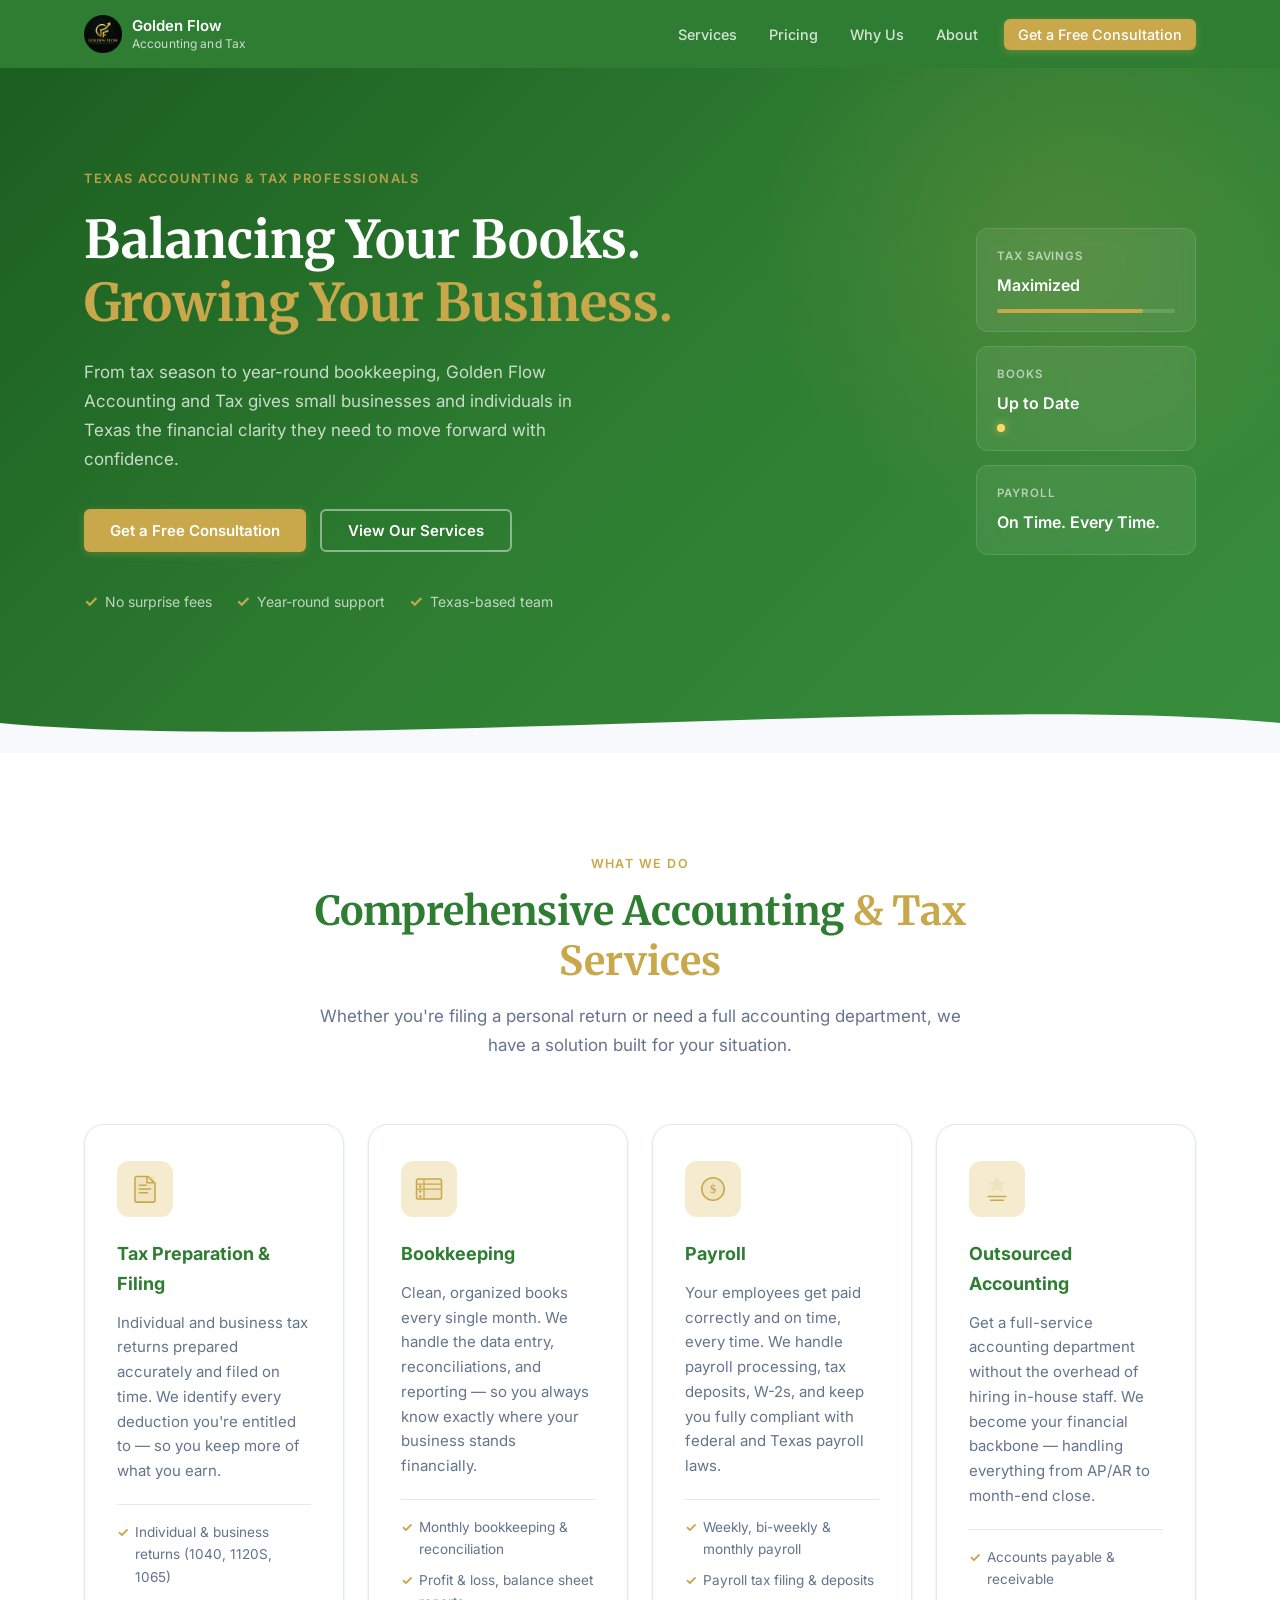
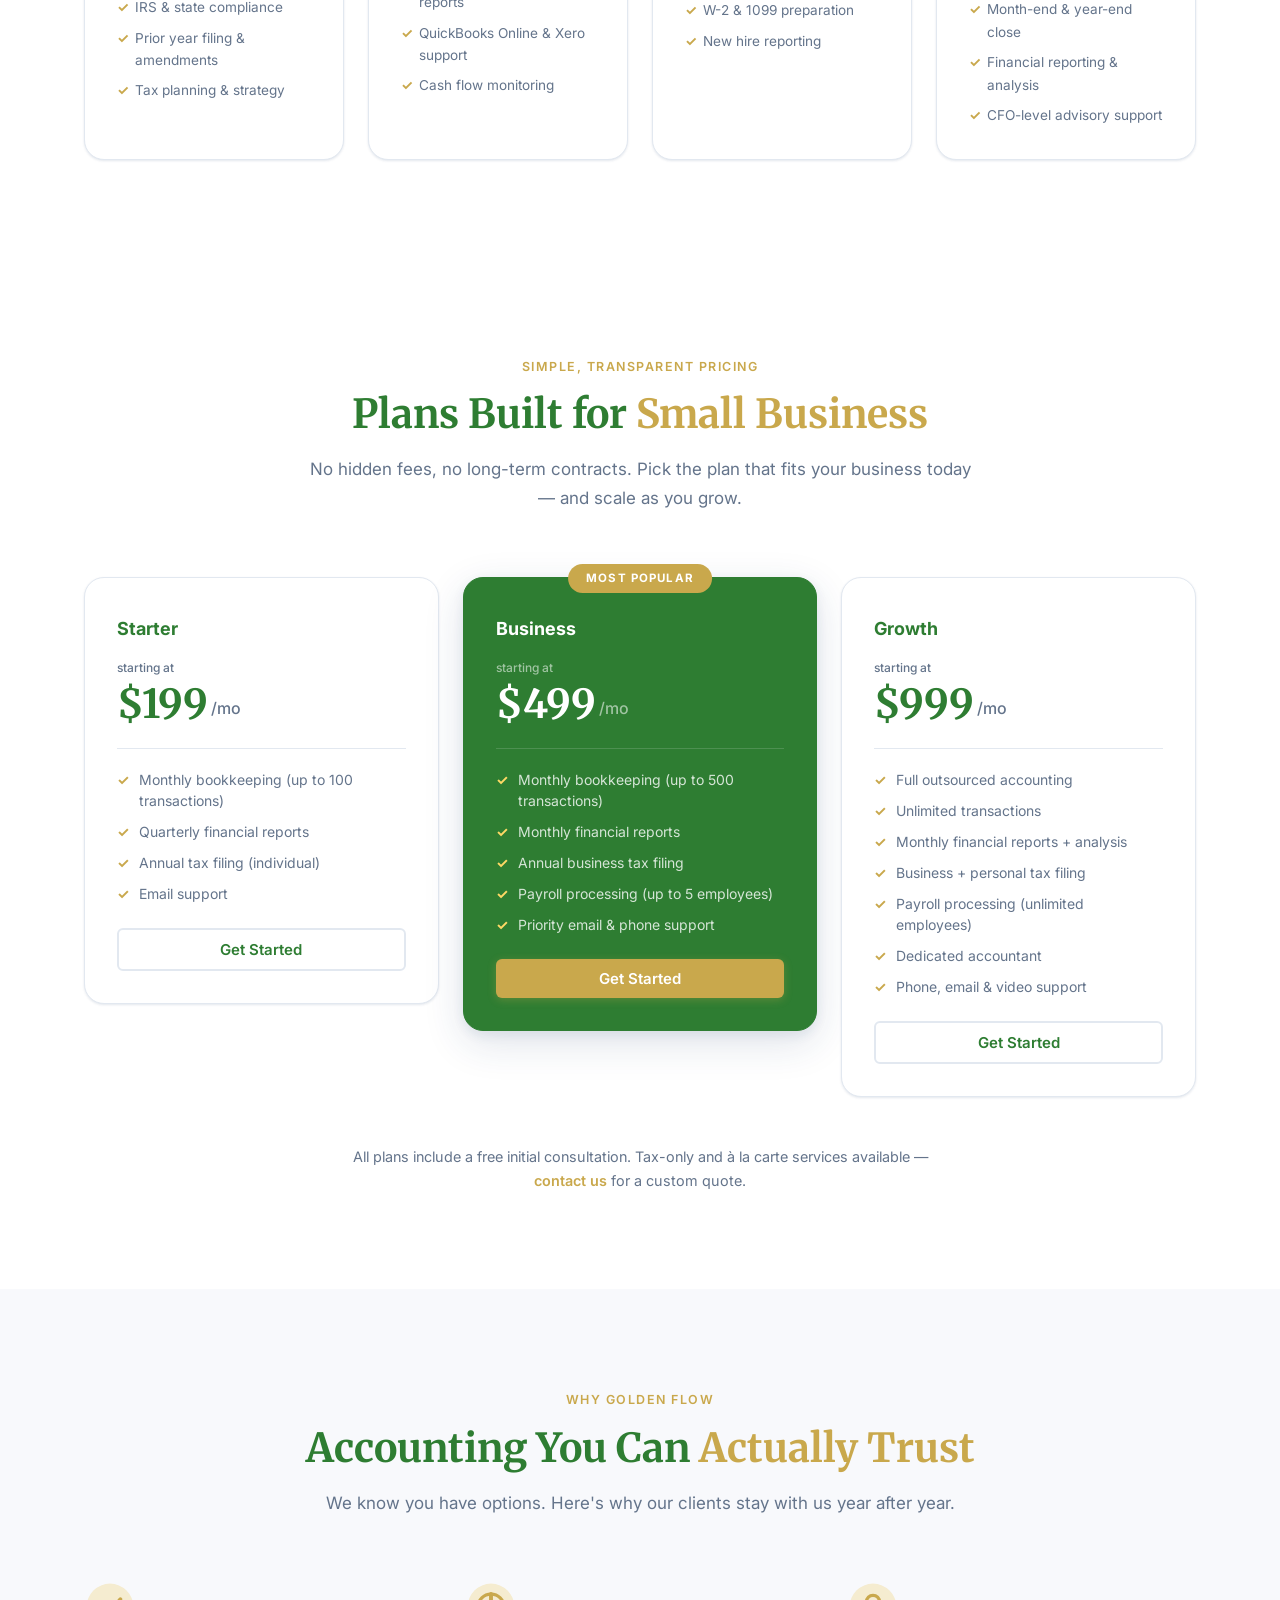
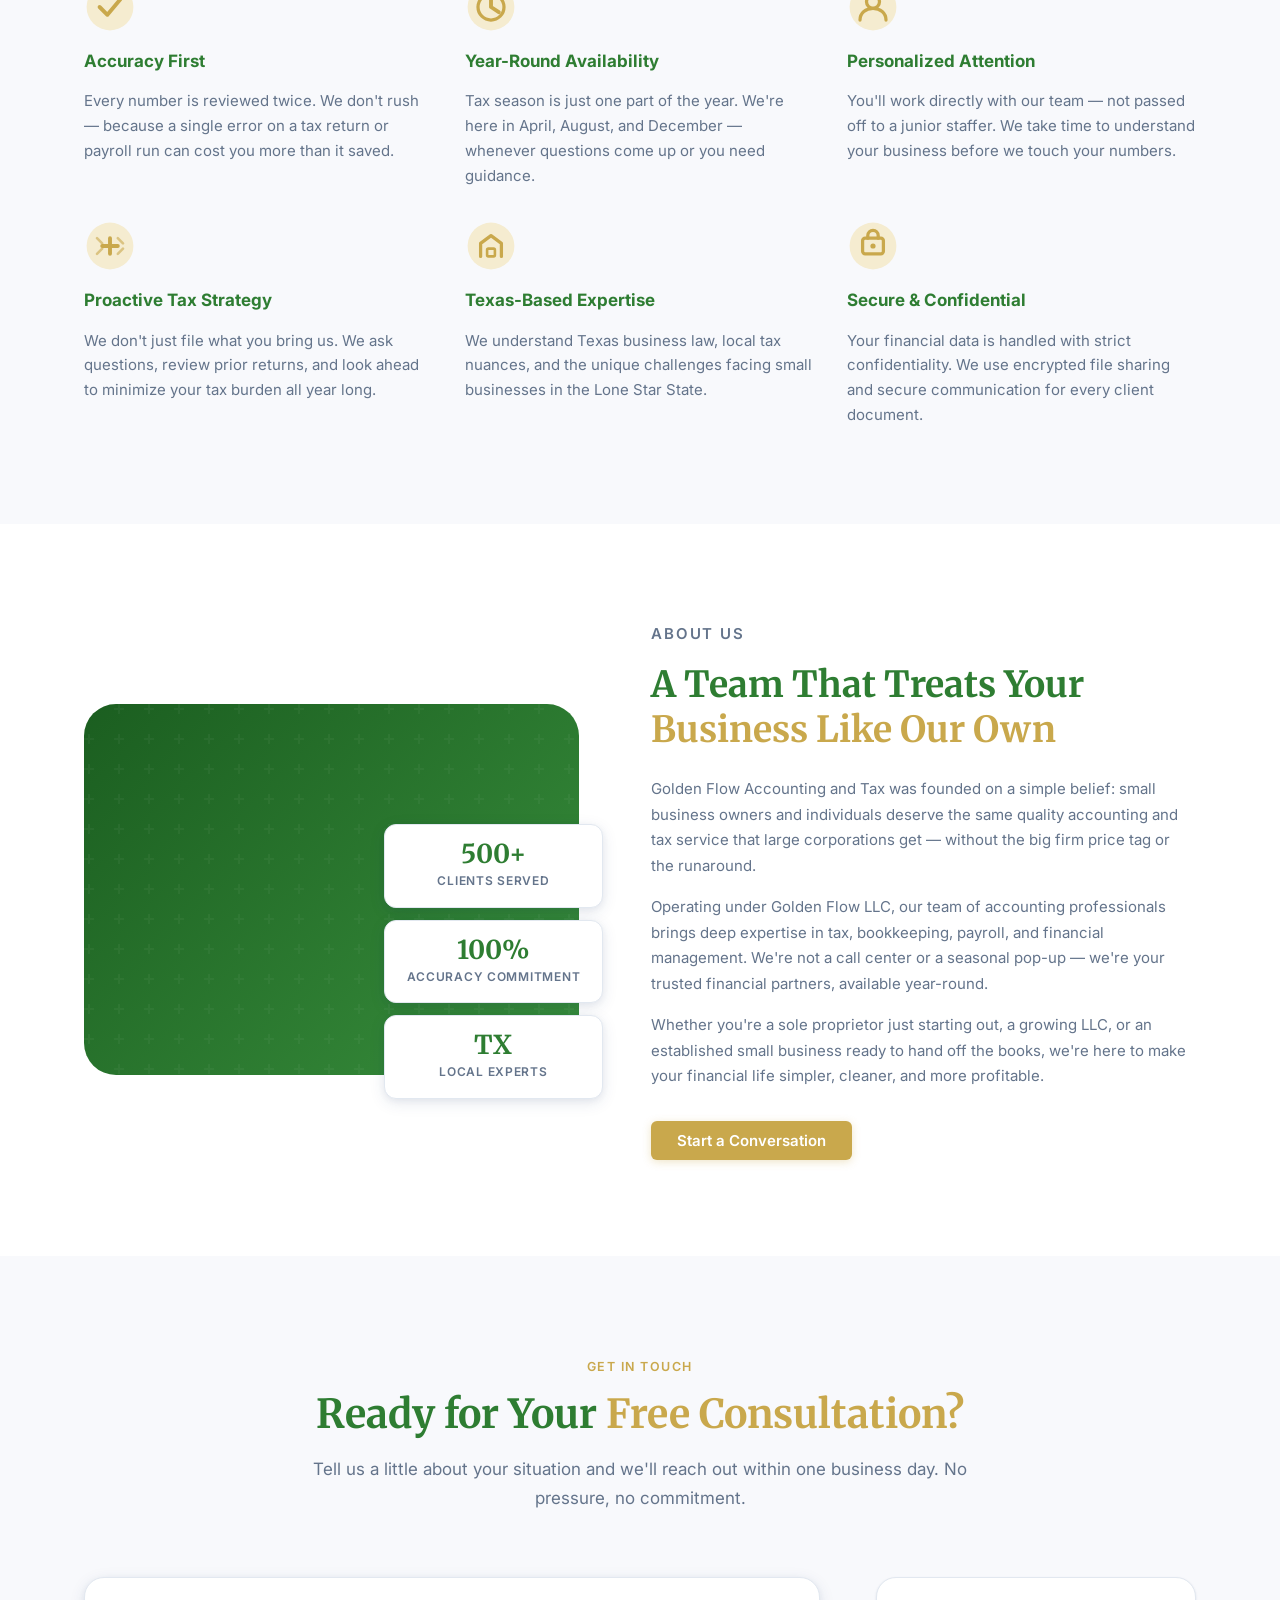
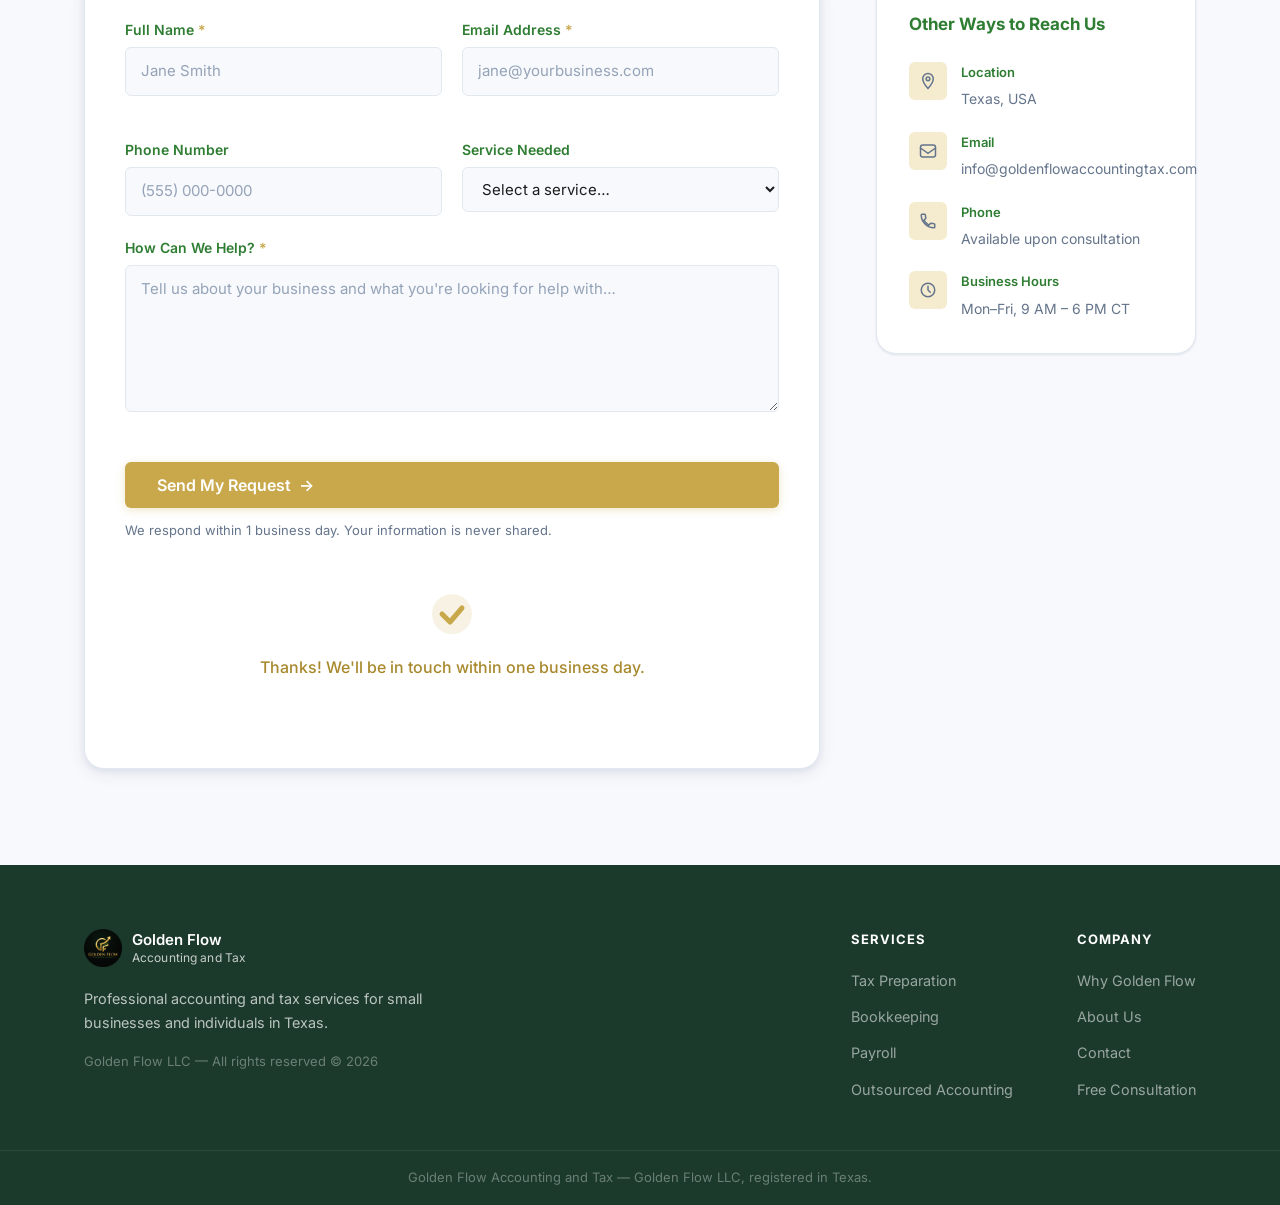
==== commit e3c545dd: "Remove business plan link from main website navigation" ====
--- a/index.html
+++ b/index.html
@@ -27,7 +27,6 @@
         <li><a href="#pricing">Pricing</a></li>
         <li><a href="#why-us">Why Us</a></li>
         <li><a href="#about">About</a></li>
-        <li><a href="business-plan.html" class="nav-cta">Business Plan</a></li>
         <li><a href="#contact" class="nav-cta">Get a Free Consultation</a></li>
       </ul>
     </nav>
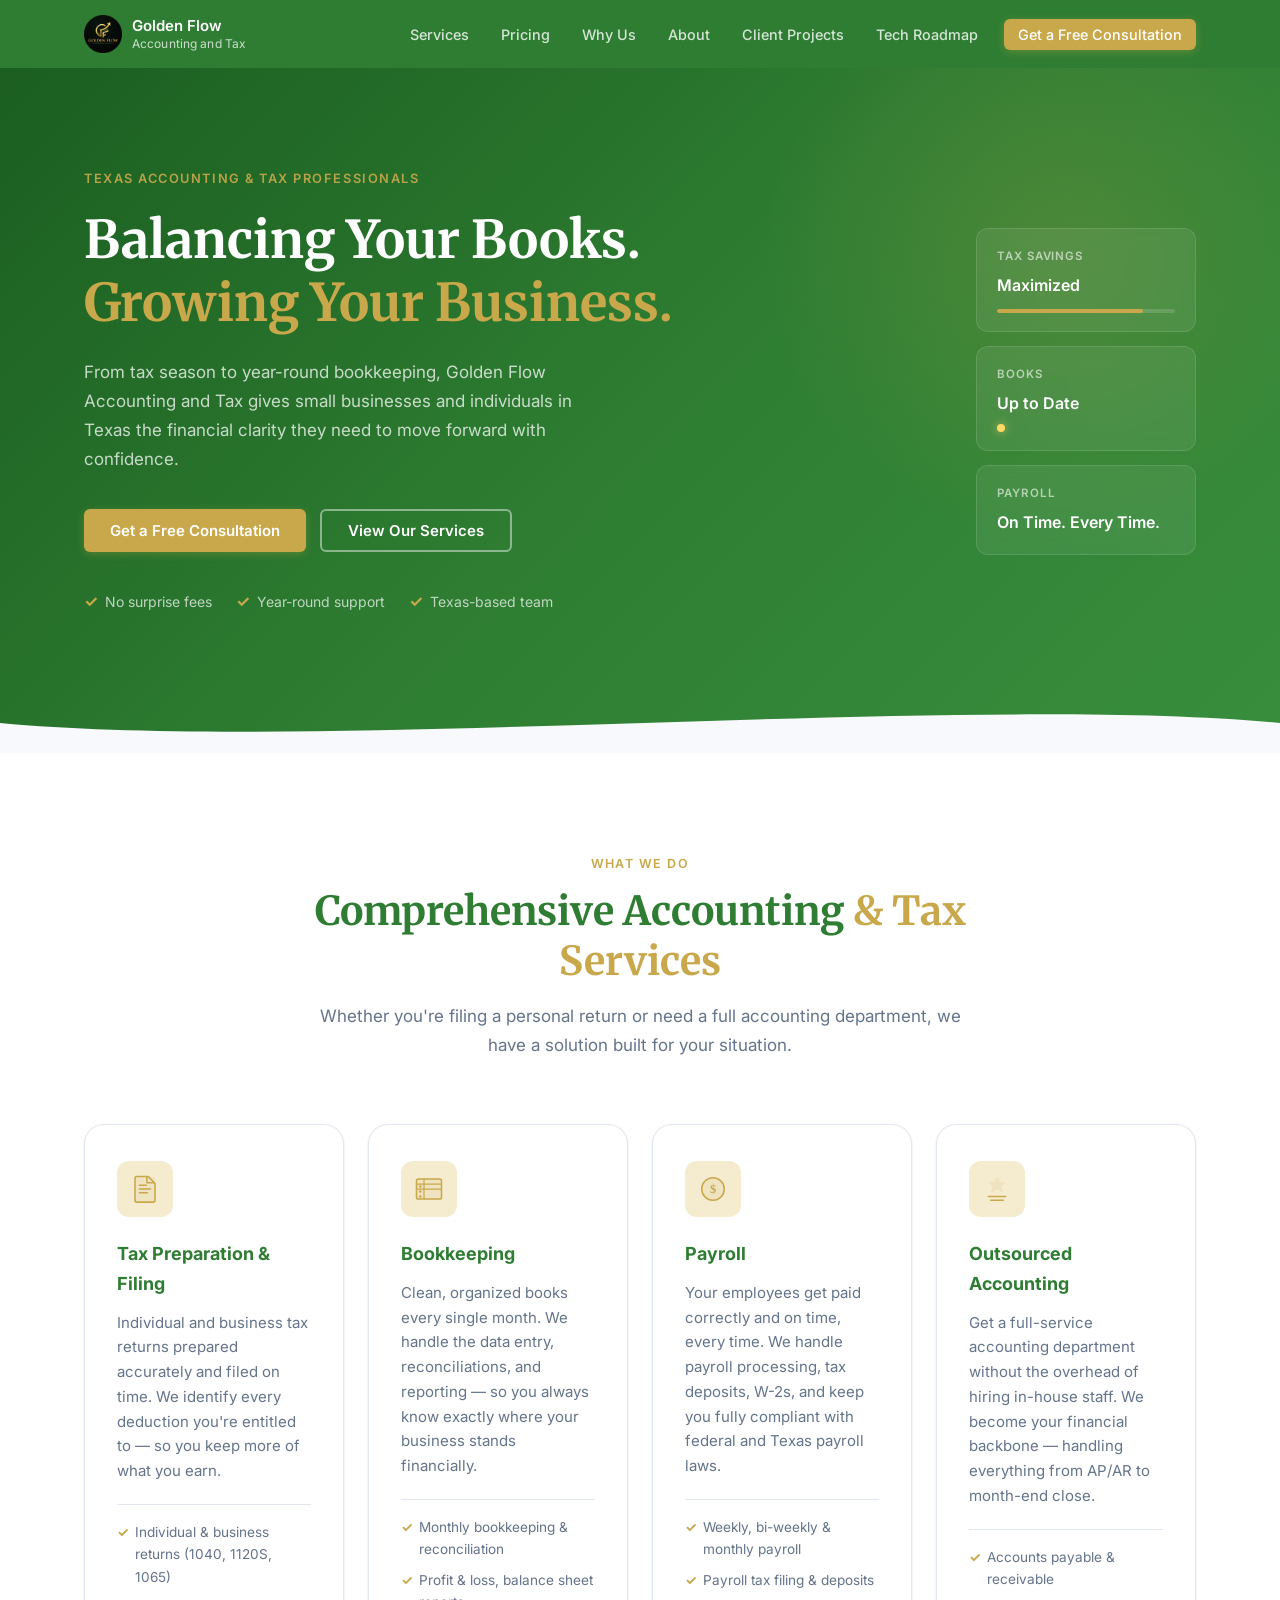
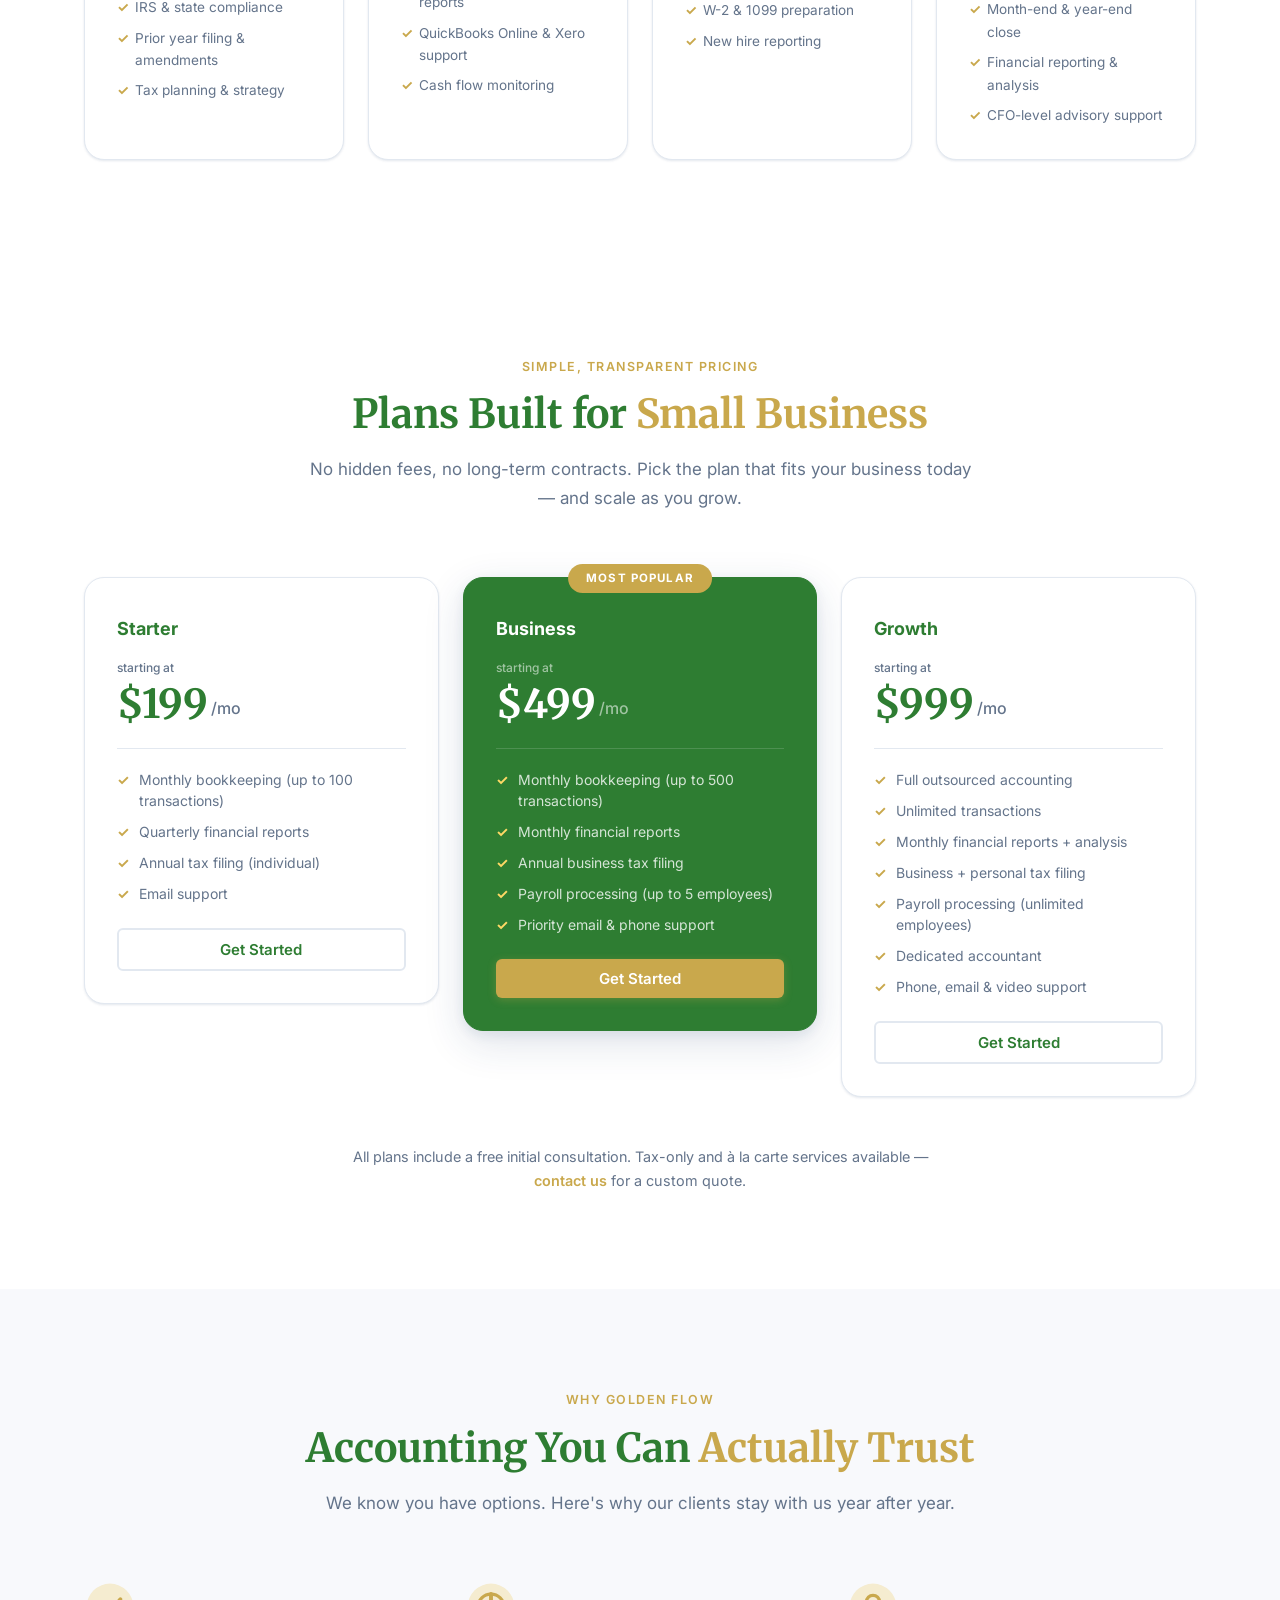
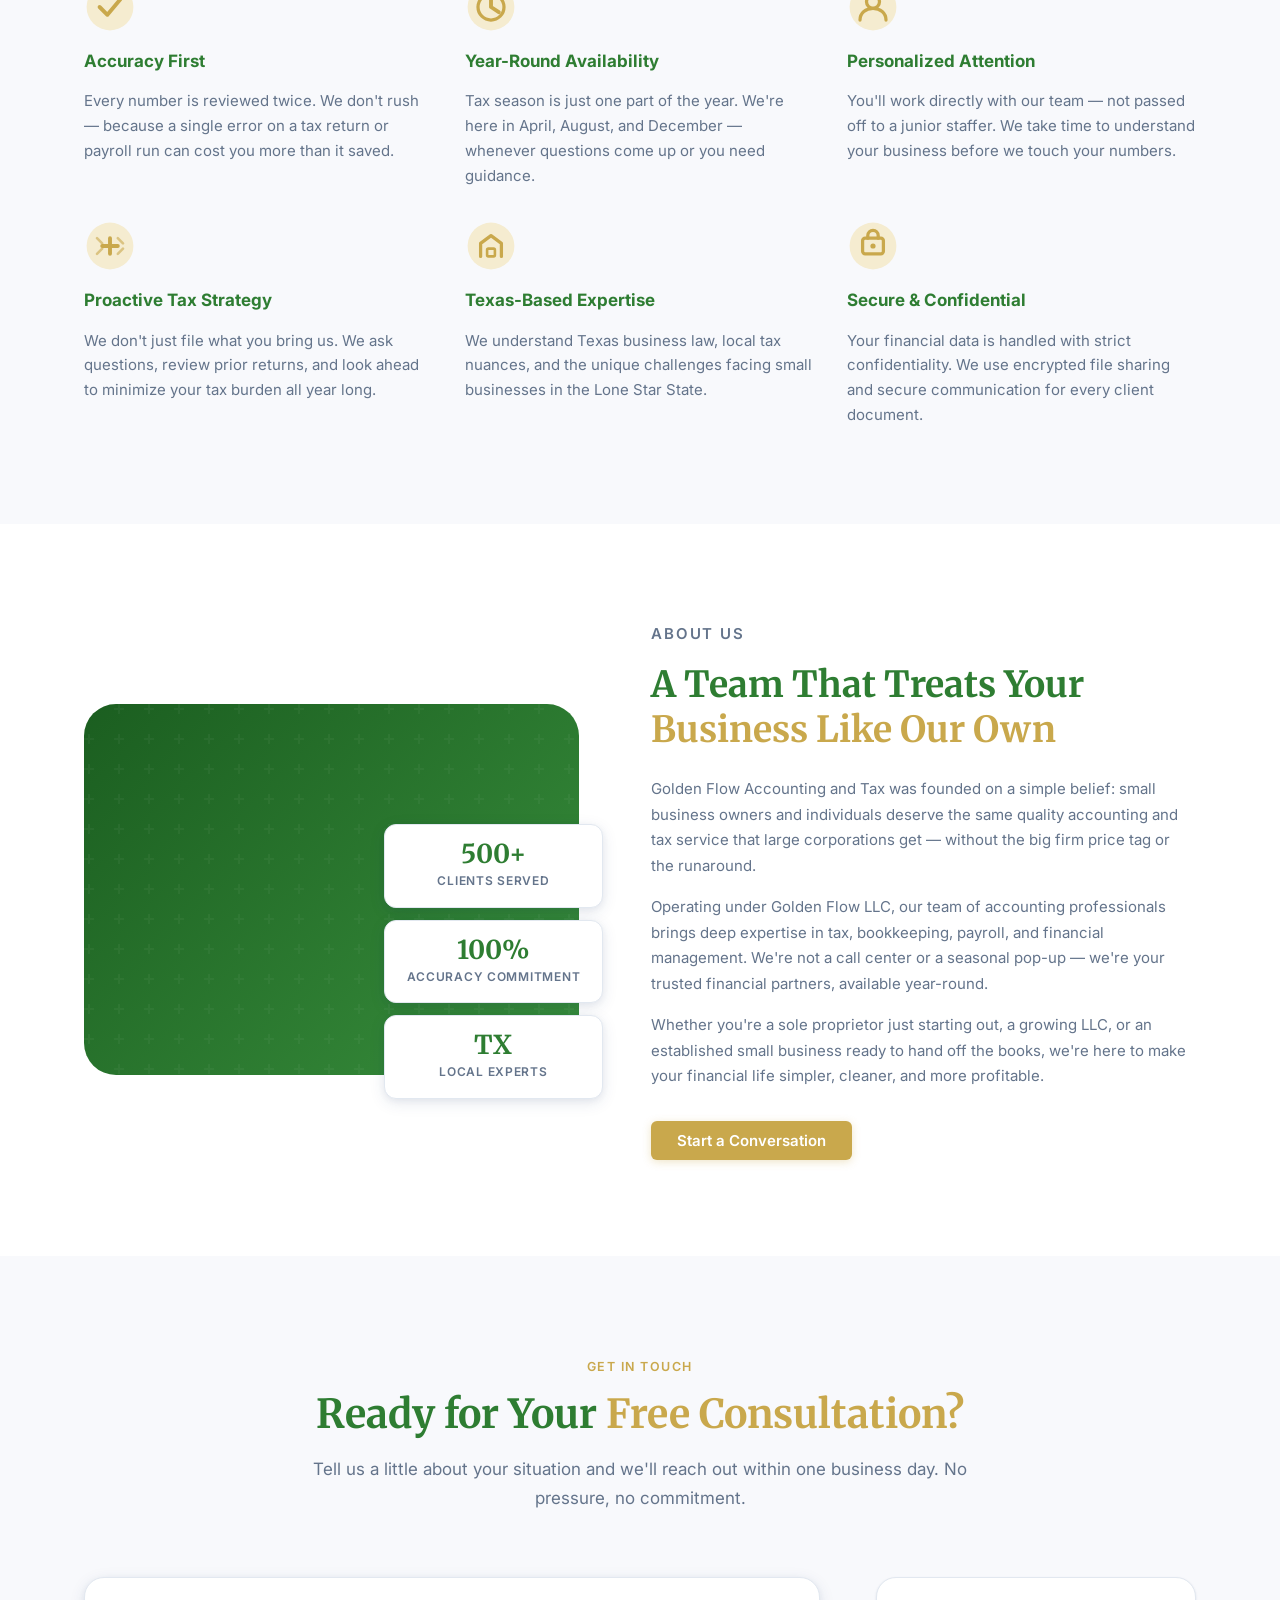
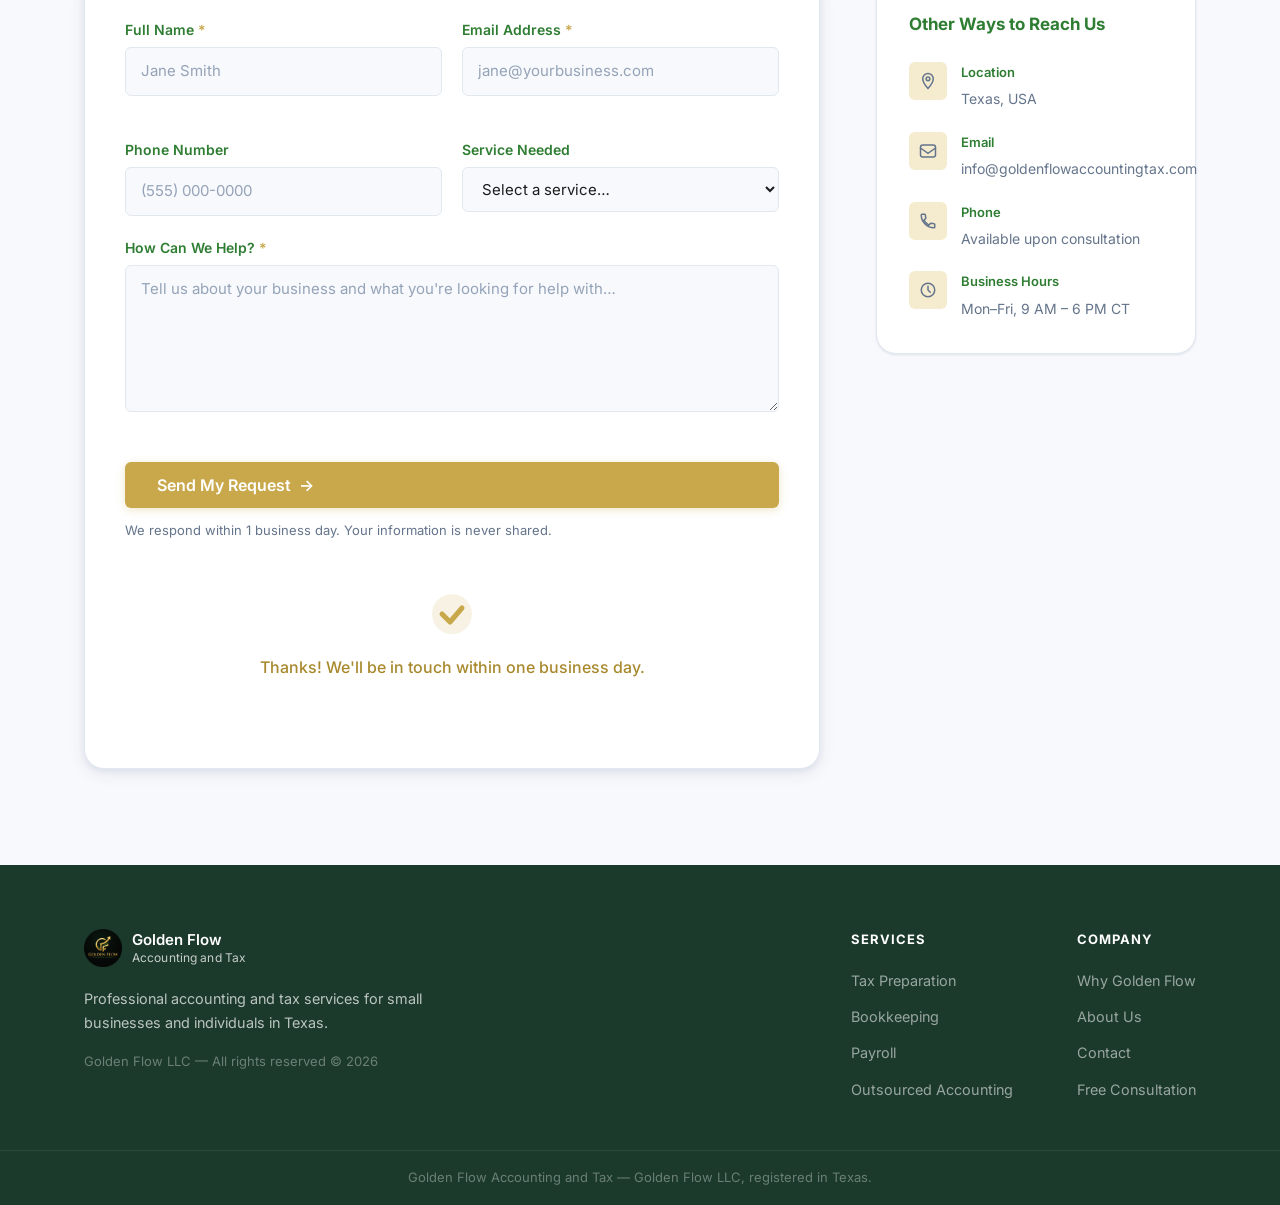
==== commit 6827289a: "Add smart onboarding form with Formspree integration - Created onboarding.html with smart form that " ====
--- a/index.html
+++ b/index.html
@@ -27,7 +27,9 @@
         <li><a href="#pricing">Pricing</a></li>
         <li><a href="#why-us">Why Us</a></li>
         <li><a href="#about">About</a></li>
-        <li><a href="#contact" class="nav-cta">Get a Free Consultation</a></li>
+        <li><a href="client-facing-projects.html" class="nav-tech">Client Projects</a></li>
+        <li><a href="technical-roadmap.html" class="nav-tech">Tech Roadmap</a></li>
+        <li><a href="onboarding.html" class="nav-cta">Get a Free Consultation</a></li>
       </ul>
     </nav>
   </header>
@@ -43,7 +45,7 @@
           <h1>Balancing Your Books.<br /><span class="accent-text">Growing Your Business.</span></h1>
           <p class="hero-sub">From tax season to year-round bookkeeping, Golden Flow Accounting and Tax gives small businesses and individuals in Texas the financial clarity they need to move forward with confidence.</p>
           <div class="hero-actions">
-            <a href="#contact" class="btn btn-primary">Get a Free Consultation</a>
+            <a href="onboarding.html" class="btn btn-primary">Get a Free Consultation</a>
             <a href="#services" class="btn btn-outline">View Our Services</a>
           </div>
           <ul class="hero-trust">
@@ -194,7 +196,7 @@
               <li>Annual tax filing (individual)</li>
               <li>Email support</li>
             </ul>
-            <a href="#contact" class="btn btn-ghost">Get Started</a>
+            <a href="onboarding.html" class="btn btn-ghost">Get Started</a>
           </article>
 
           <article class="pricing-card pricing-card--featured">
@@ -214,7 +216,7 @@
               <li>Payroll processing (up to 5 employees)</li>
               <li>Priority email &amp; phone support</li>
             </ul>
-            <a href="#contact" class="btn btn-primary">Get Started</a>
+            <a href="onboarding.html" class="btn btn-primary">Get Started</a>
           </article>
 
           <article class="pricing-card">
@@ -235,11 +237,11 @@
               <li>Dedicated accountant</li>
               <li>Phone, email &amp; video support</li>
             </ul>
-            <a href="#contact" class="btn btn-ghost">Get Started</a>
+            <a href="onboarding.html" class="btn btn-ghost">Get Started</a>
           </article>
 
         </div>
-        <p class="pricing-note">All plans include a free initial consultation. Tax-only and à la carte services available — <a href="#contact">contact us</a> for a custom quote.</p>
+        <p class="pricing-note">All plans include a free initial consultation. Tax-only and à la carte services available — <a href="onboarding.html">contact us</a> for a custom quote.</p>
       </div>
     </section>
 
@@ -355,7 +357,7 @@
           <p>Golden Flow Accounting and Tax was founded on a simple belief: small business owners and individuals deserve the same quality accounting and tax service that large corporations get — without the big firm price tag or the runaround.</p>
           <p>Operating under Golden Flow LLC, our team of accounting professionals brings deep expertise in tax, bookkeeping, payroll, and financial management. We're not a call center or a seasonal pop-up — we're your trusted financial partners, available year-round.</p>
           <p>Whether you're a sole proprietor just starting out, a growing LLC, or an established small business ready to hand off the books, we're here to make your financial life simpler, cleaner, and more profitable.</p>
-          <a href="#contact" class="btn btn-primary">Start a Conversation</a>
+          <a href="onboarding.html" class="btn btn-primary">Start a Conversation</a>
         </div>
       </div>
     </section>
@@ -505,8 +507,8 @@
           <ul>
             <li><a href="#why-us">Why Golden Flow</a></li>
             <li><a href="#about">About Us</a></li>
-            <li><a href="#contact">Contact</a></li>
-            <li><a href="#contact">Free Consultation</a></li>
+            <li><a href="onboarding.html">Contact</a></li>
+            <li><a href="onboarding.html">Free Consultation</a></li>
           </ul>
         </div>
       </nav>
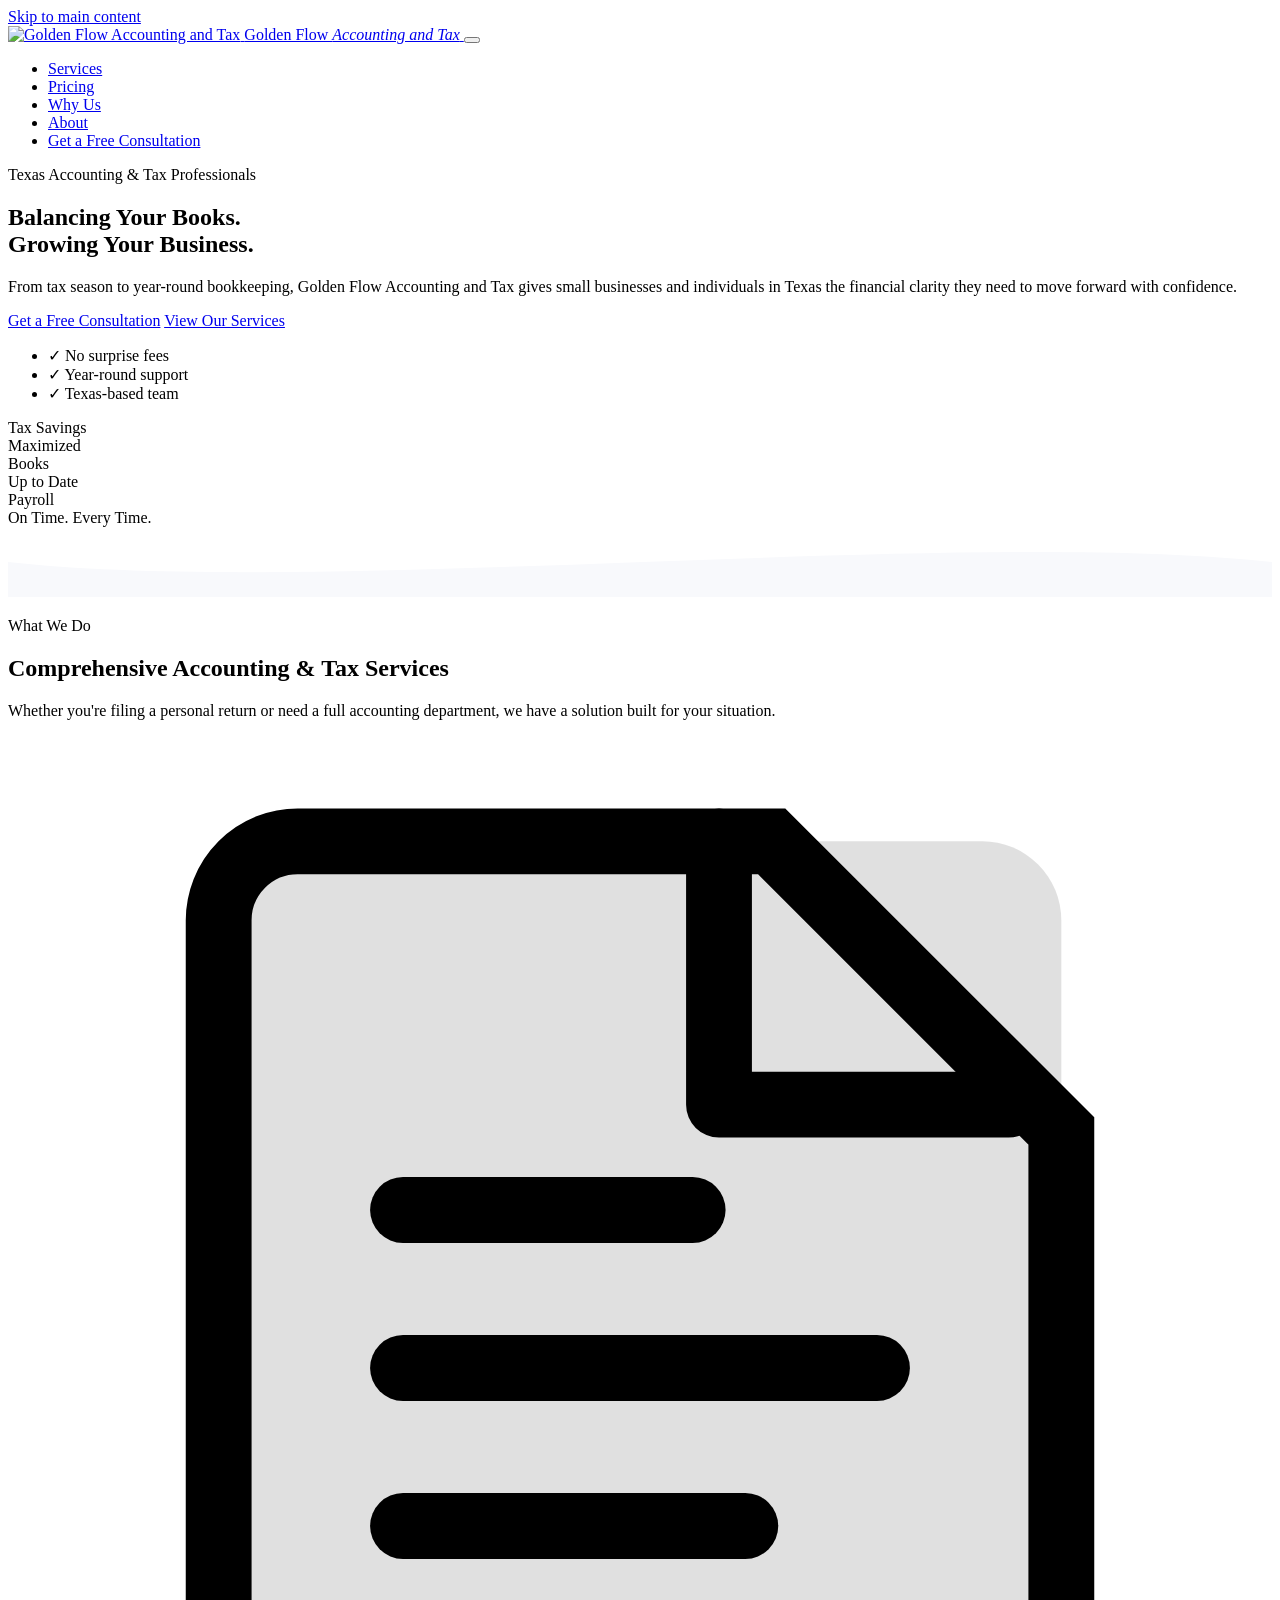
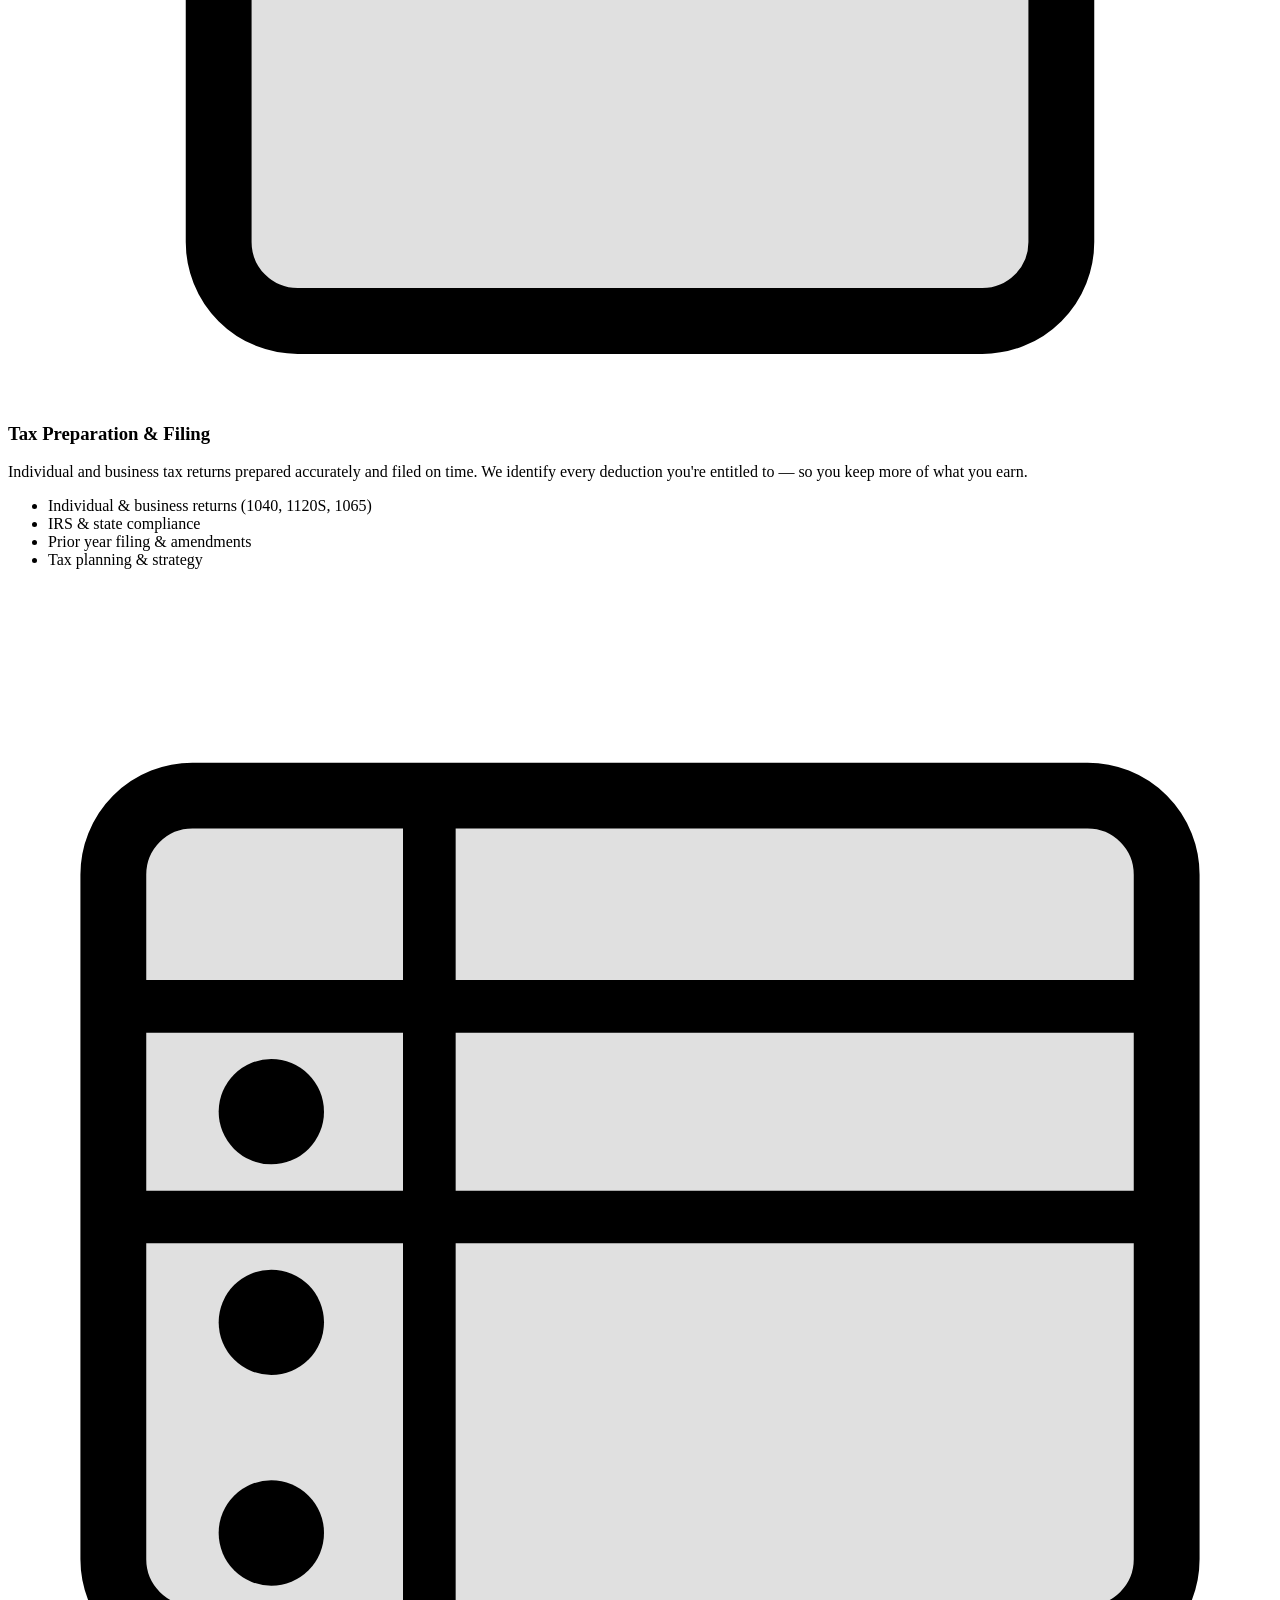
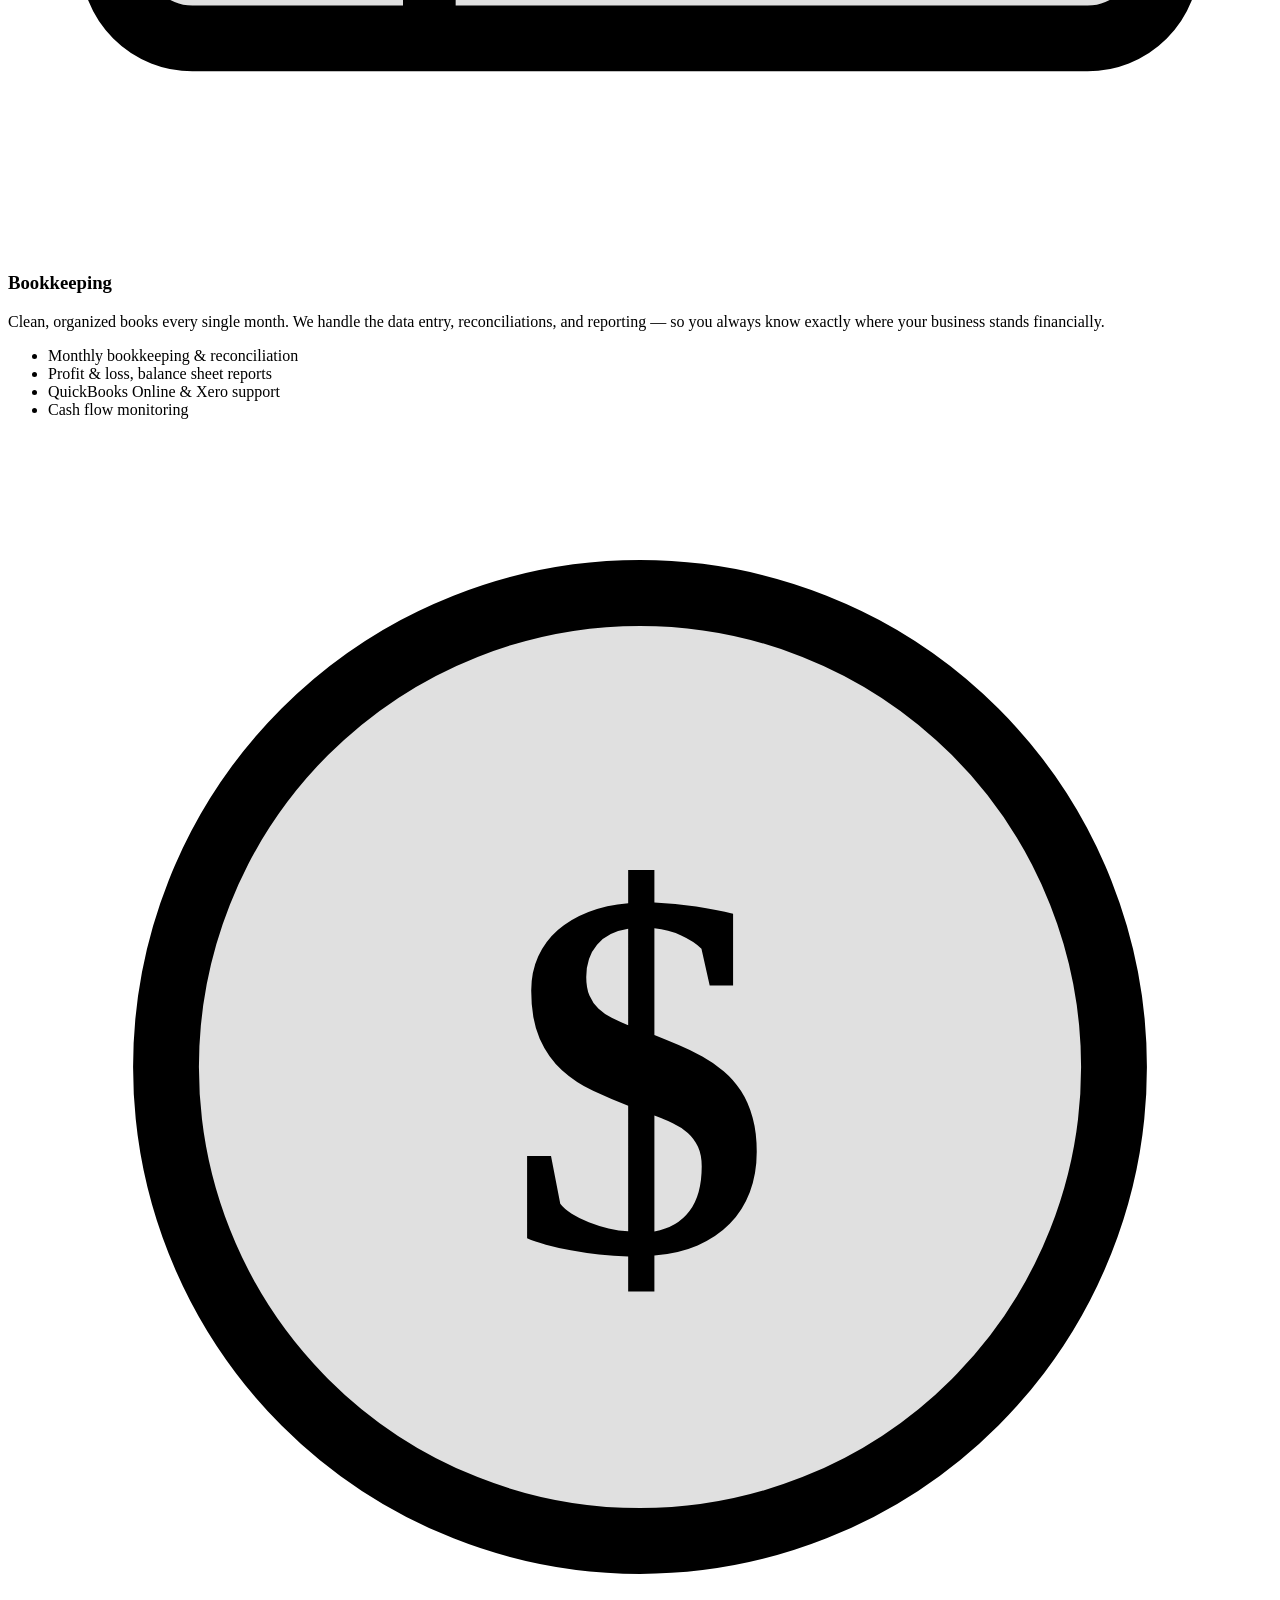
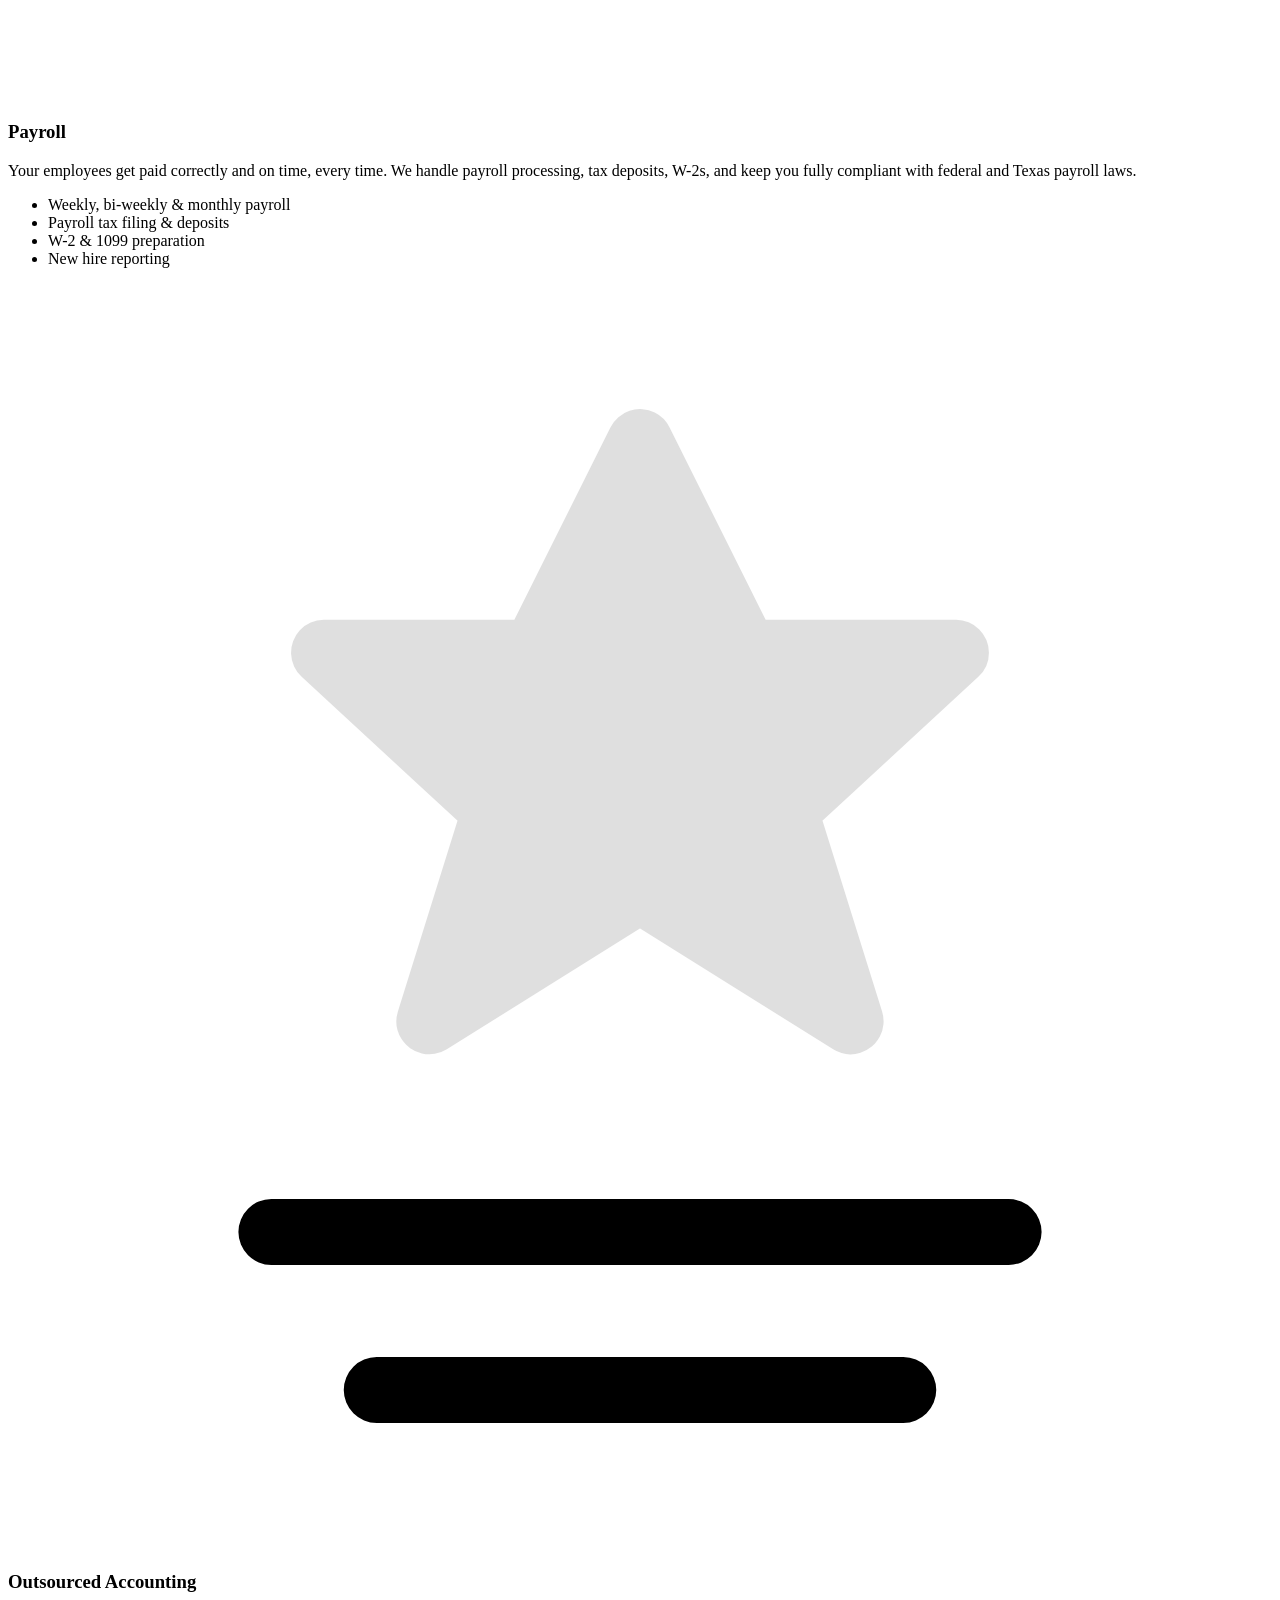
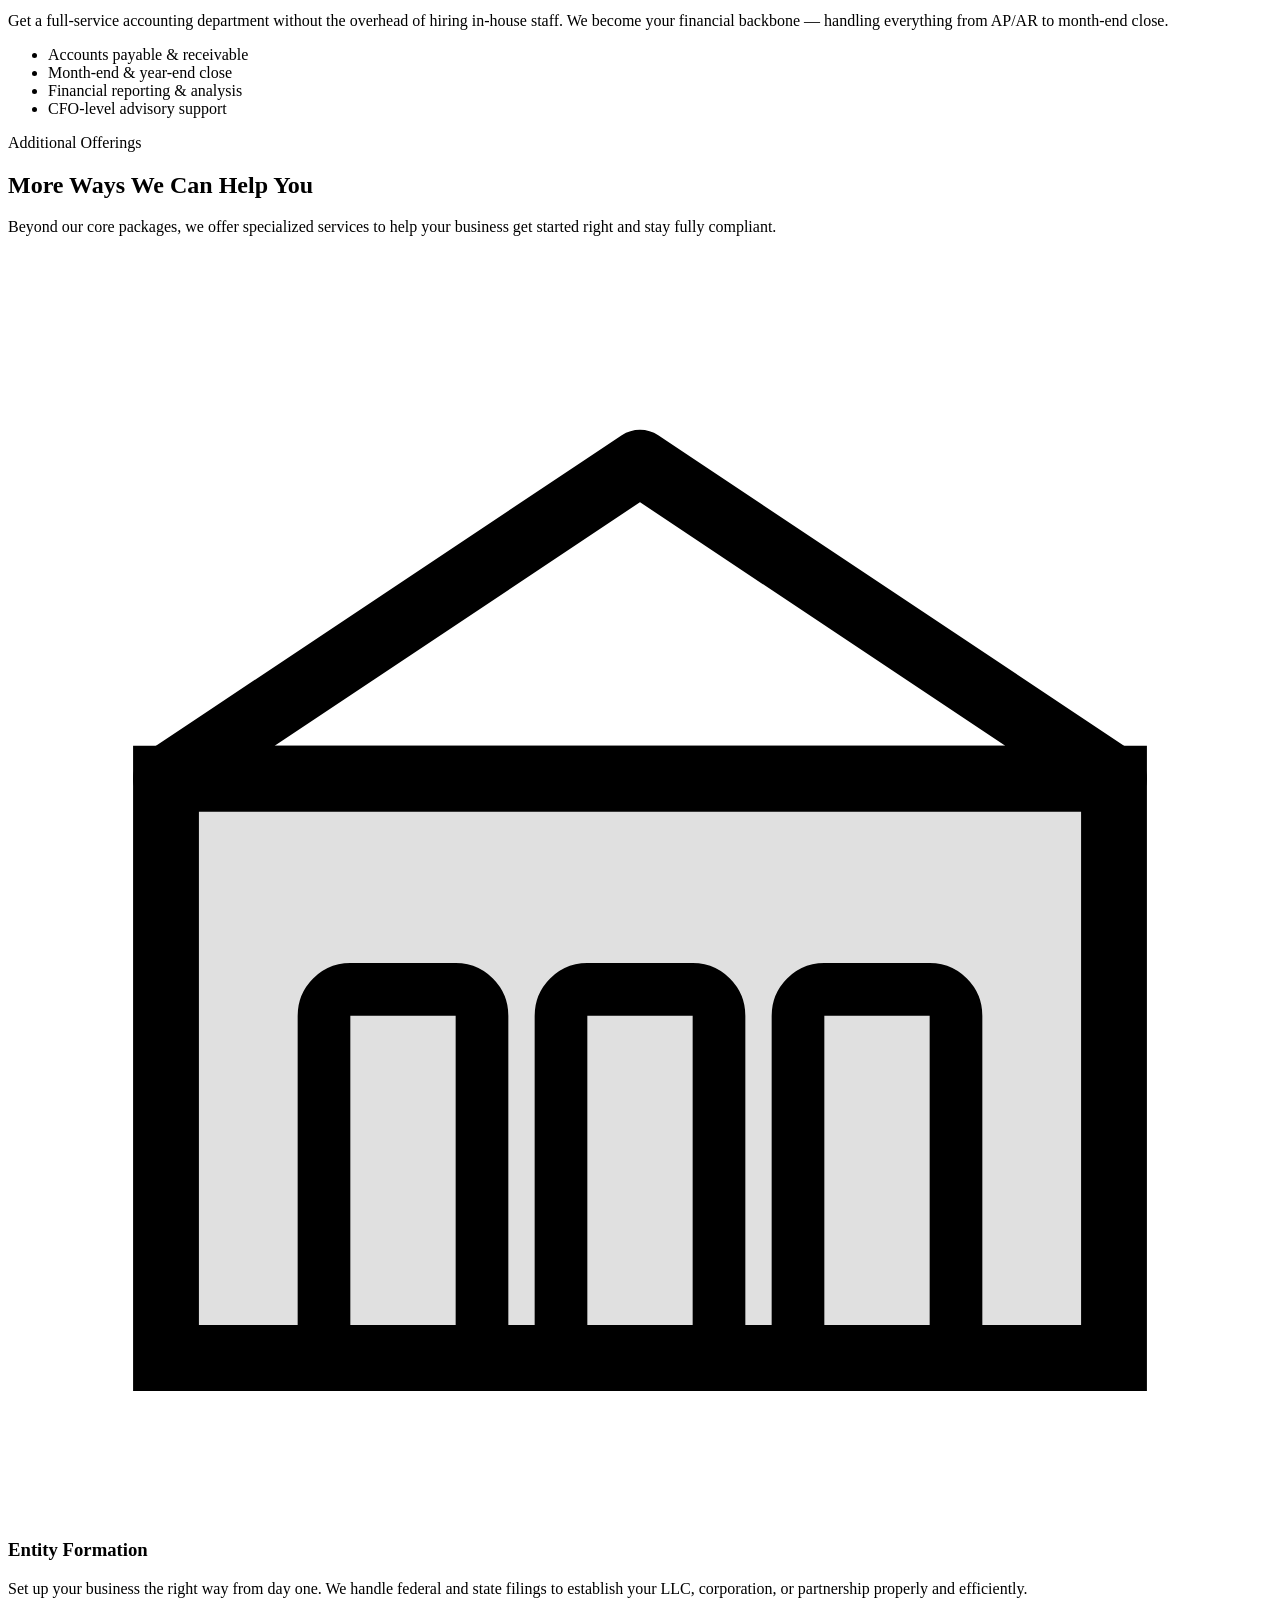
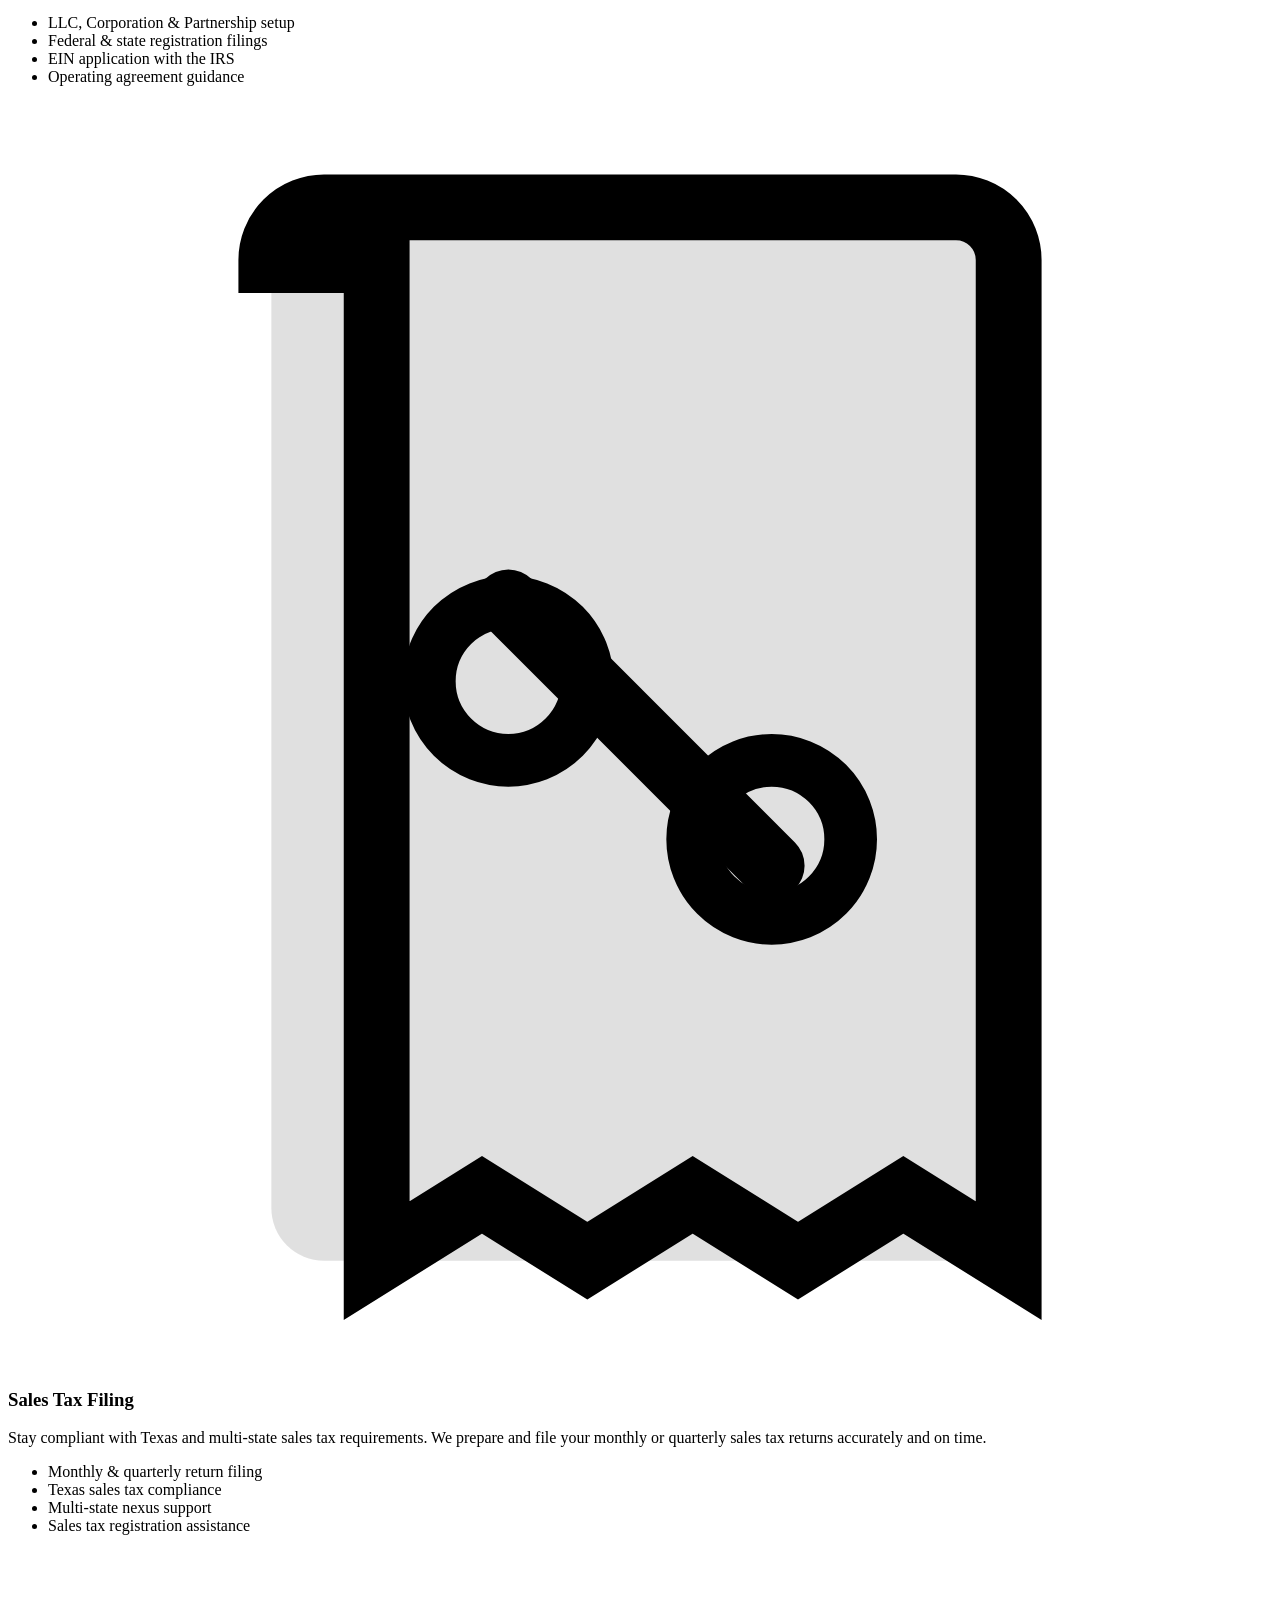
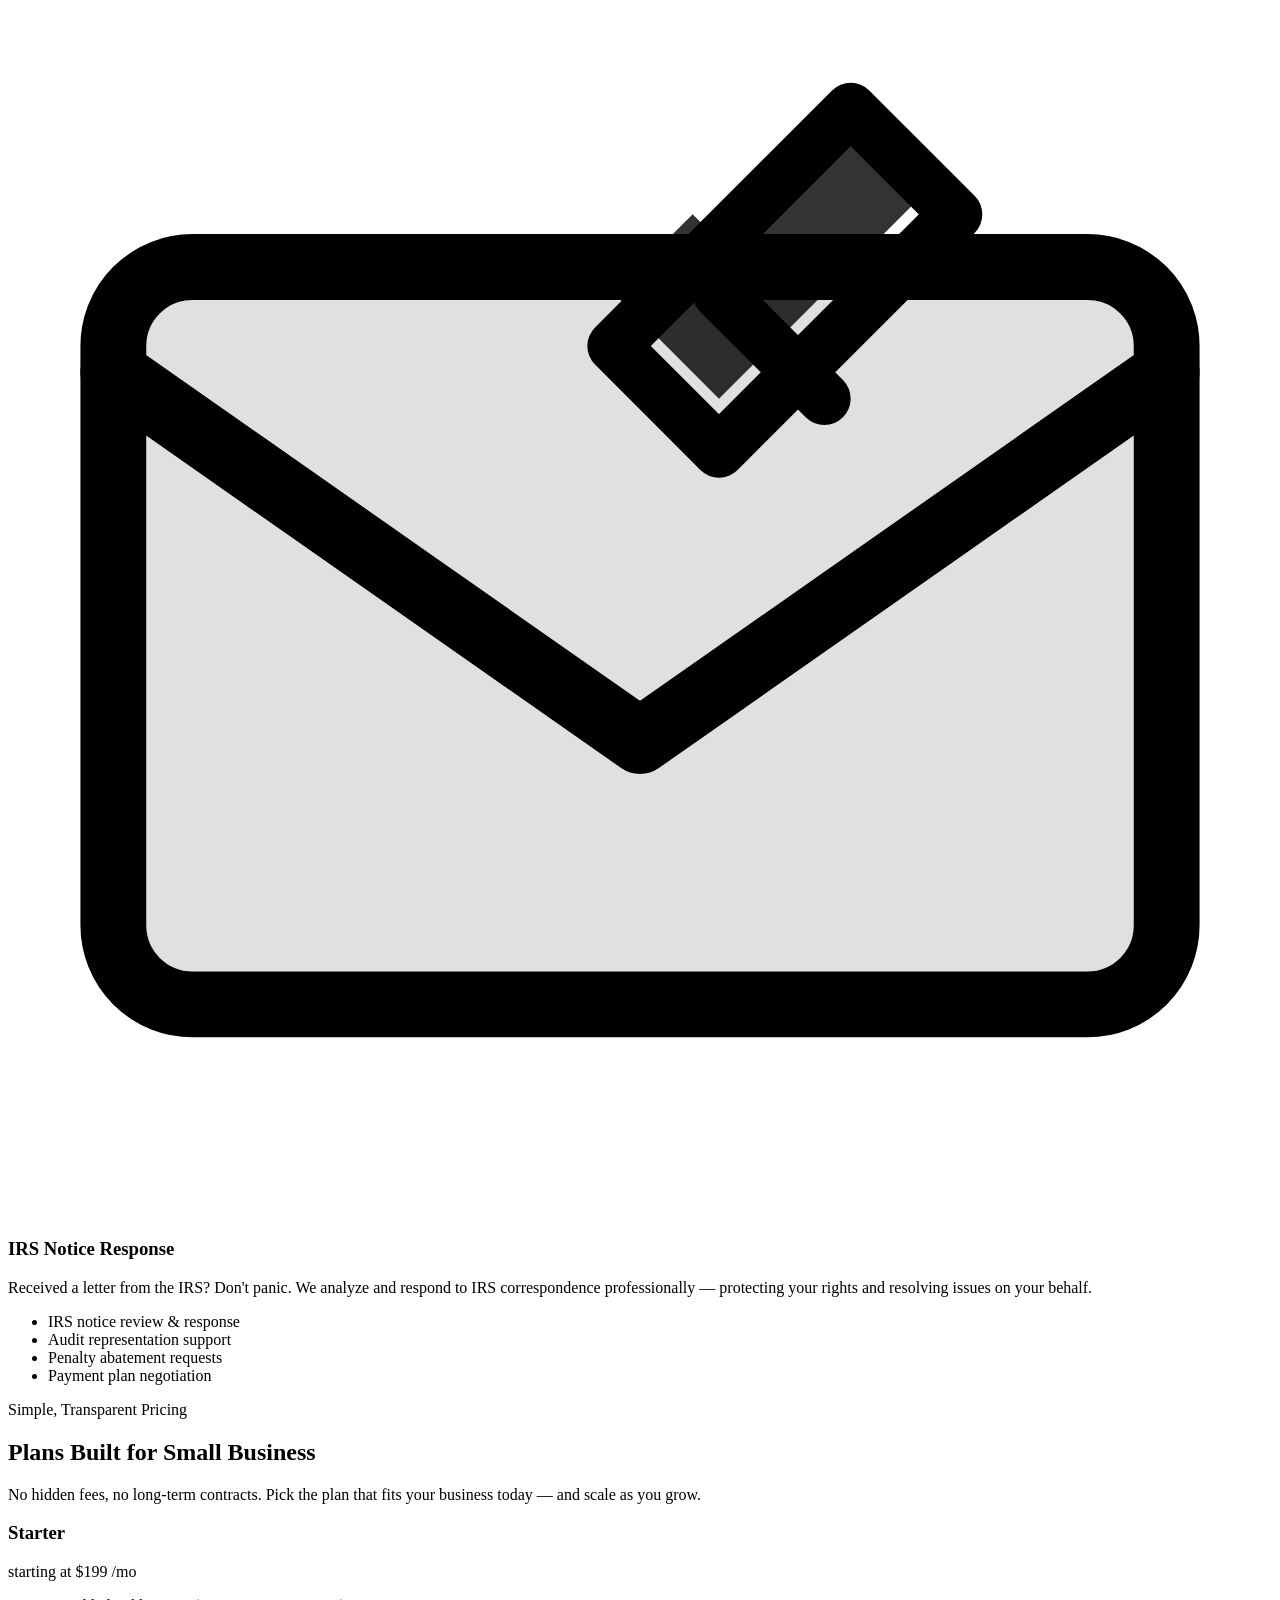
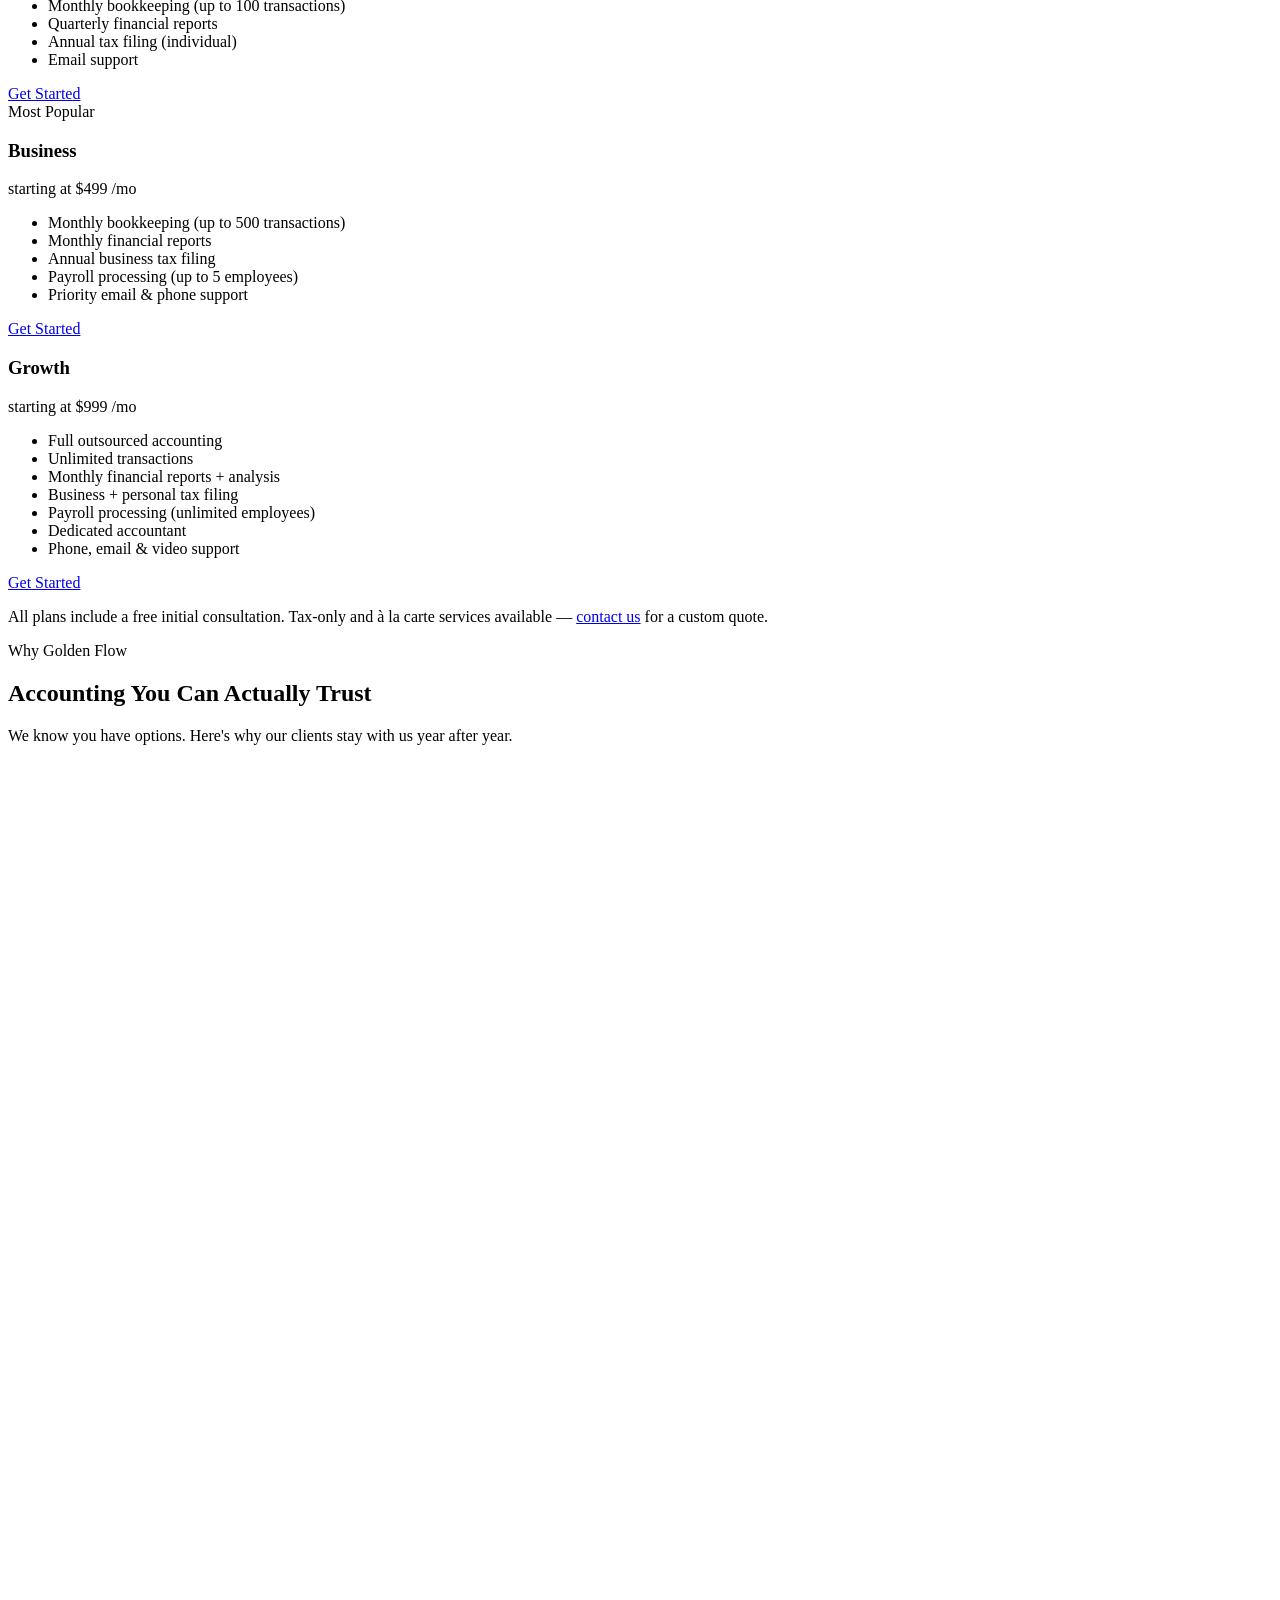
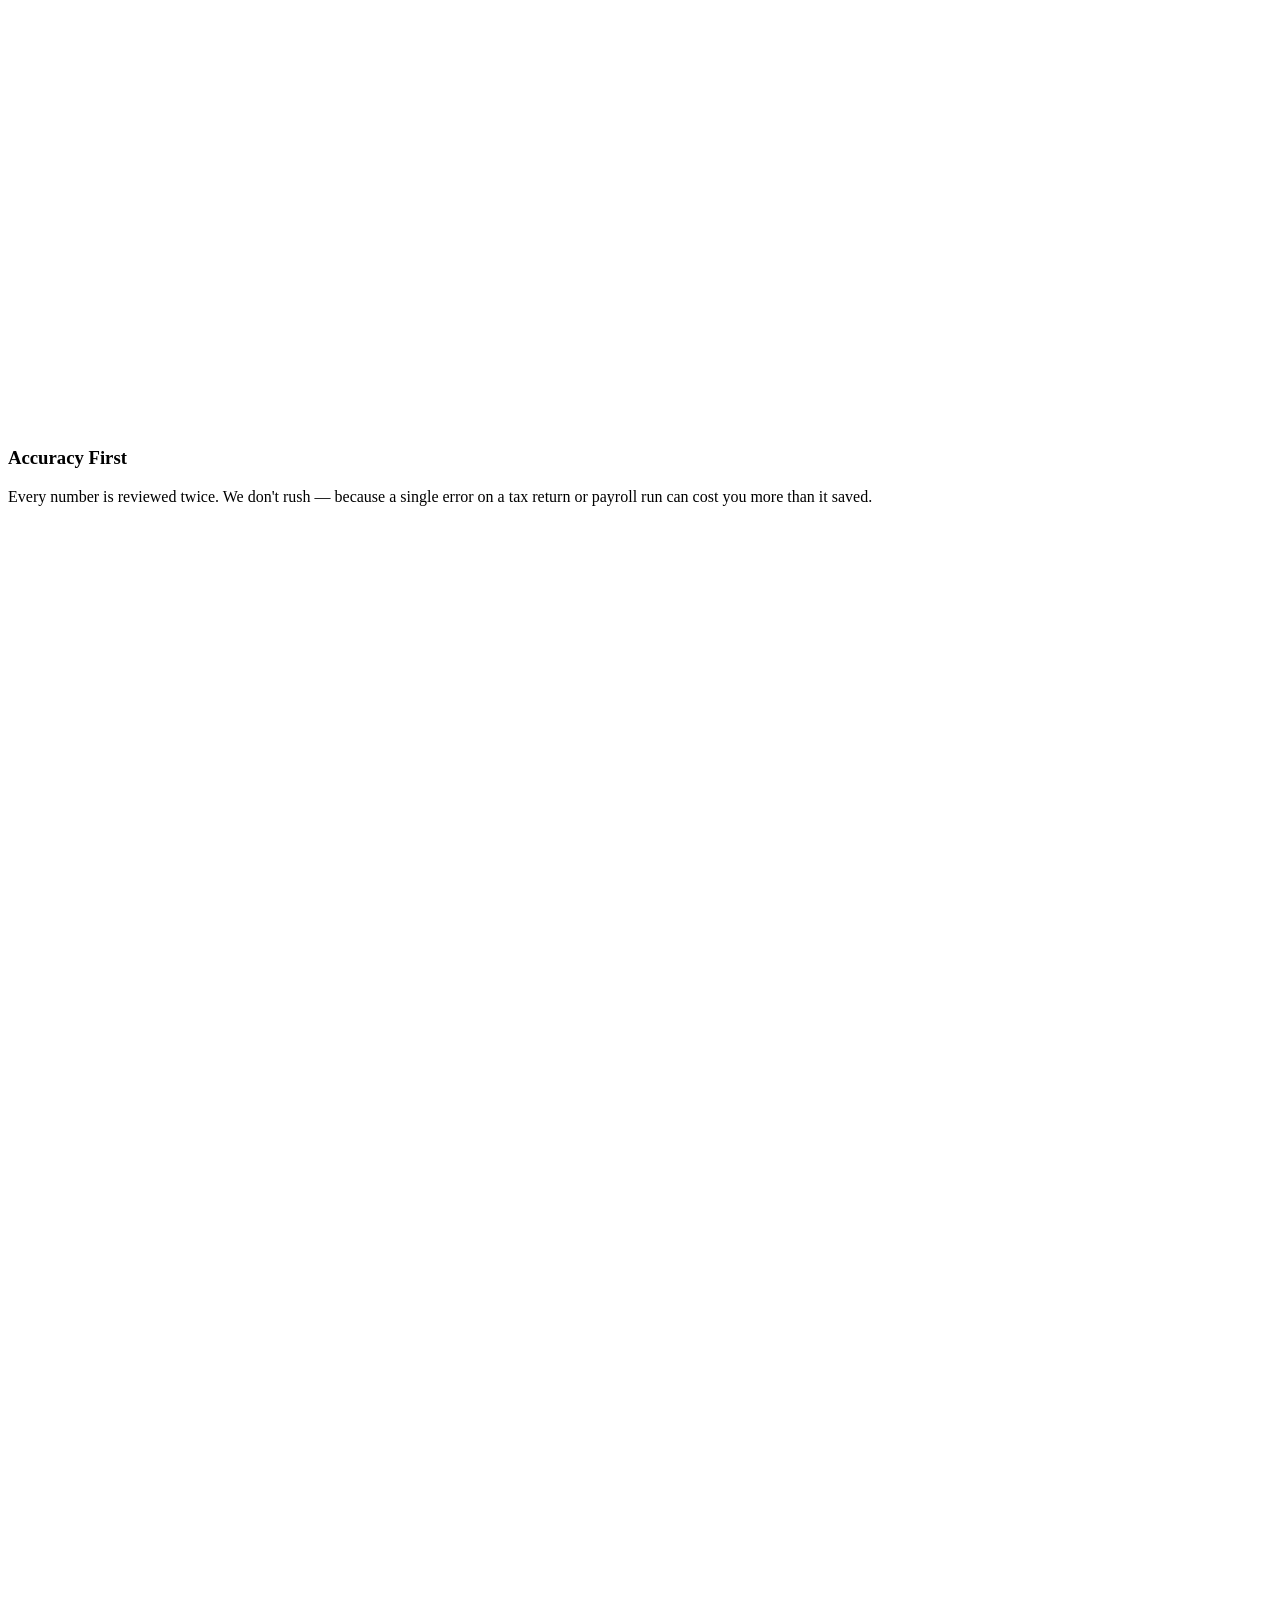
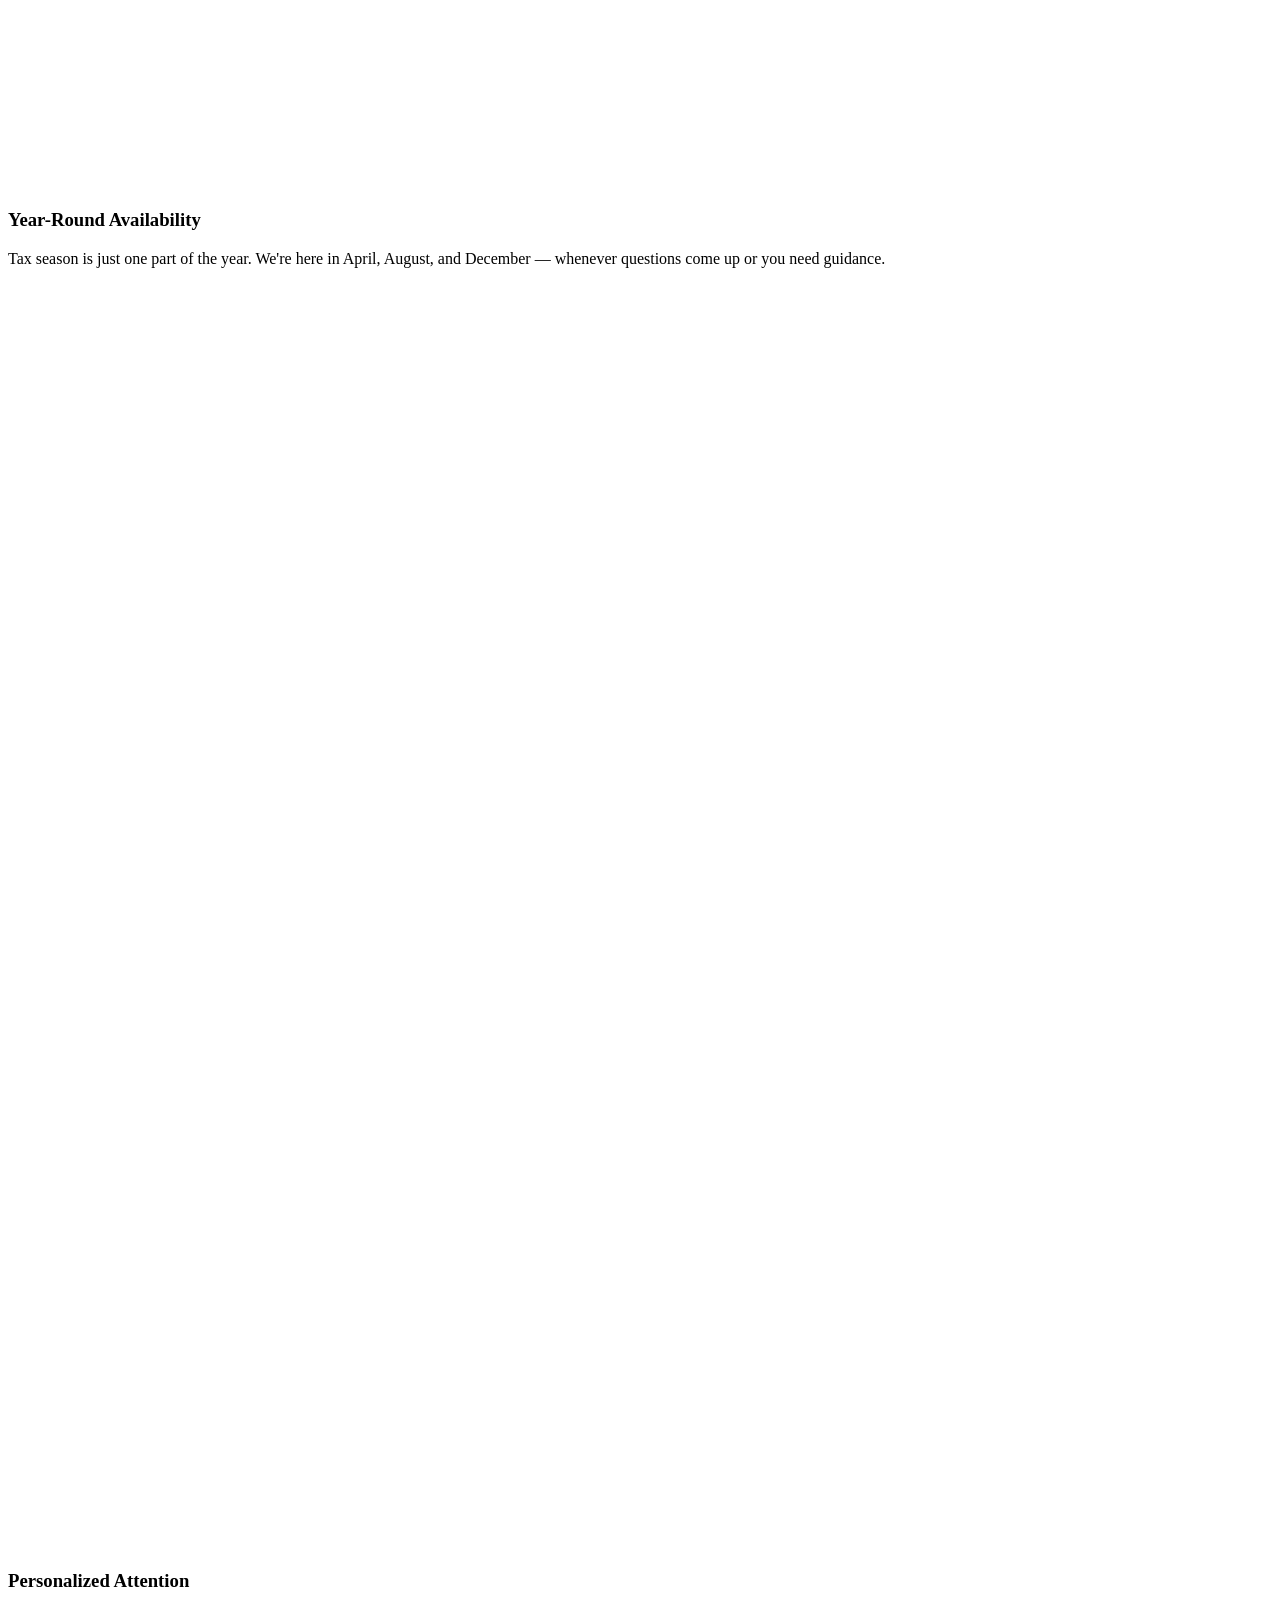
==== commit e9547422: "Fix ToS issues from audit 🔴 HIGH PRIORITY FIXES: 1. Fixed data retention conflict: ToS now matches P" ====
--- a/index.html
+++ b/index.html
@@ -4,19 +4,44 @@
   <meta charset="UTF-8" />
   <meta name="viewport" content="width=device-width, initial-scale=1.0" />
   <meta name="description" content="Golden Flow Accounting and Tax — Professional tax preparation, bookkeeping, payroll, and outsourced accounting services for small businesses and individuals in Texas." />
+  <meta property="og:title" content="Golden Flow Accounting and Tax | Texas CPA & Tax Services" />
+  <meta property="og:description" content="Professional tax preparation, bookkeeping, and payroll for Texas small businesses." />
+  <meta property="og:type" content="website" />
+  <meta property="og:url" content="https://goldenflowaccountingtax.com/" />
+  <meta property="og:image" content="https://goldenflowaccountingtax.com/assets/images/logos/logo.png" />
+  <meta name="twitter:card" content="summary_large_image" />
+  <link rel="canonical" href="https://goldenflowaccountingtax.com/" />
   <title>Golden Flow Accounting and Tax | Texas CPA &amp; Tax Services</title>
-  <link rel="stylesheet" href="style.css?v=1774931670" />
+  <link rel="stylesheet" href="css/style.css?v=202604101200" />
+  <link rel="icon" href="assets/favicon/favicon.png" type="image/png" />
   <link rel="preconnect" href="https://fonts.googleapis.com" />
   <link rel="preconnect" href="https://fonts.gstatic.com" crossorigin />
   <link href="https://fonts.googleapis.com/css2?family=Inter:wght@300;400;500;600;700&family=Merriweather:wght@400;700&display=swap" rel="stylesheet" />
+  <script type="application/ld+json">
+{
+  "@context": "https://schema.org",
+  "@type": "AccountingService",
+  "name": "Golden Flow Accounting and Tax",
+  "description": "Professional accounting and tax services for Texas small businesses and individuals.",
+  "areaServed": "Texas",
+  "email": "info@goldenflowaccountingtax.com",
+  "openingHours": ["Mo-Fr 09:00-18:00", "Sa 10:00-14:00"],
+  "address": {
+    "@type": "PostalAddress",
+    "addressRegion": "TX",
+    "addressCountry": "US"
+  }
+}
+</script>
 </head>
 <body>
+  <a href="#main-content" class="skip-link">Skip to main content</a>
 
   <!-- ===== NAVIGATION ===== -->
   <header class="site-header" id="site-header">
     <nav class="nav container">
       <a href="#hero" class="nav-logo">
-        <img src="logo.png?v=5" alt="Golden Flow Accounting and Tax" class="logo-image" />
+        <img src="assets/images/logos/logo.png?v=6" alt="Golden Flow Accounting and Tax" class="logo-image" />
         <span class="logo-text">Golden Flow <em>Accounting and Tax</em></span>
       </a>
       <button class="nav-toggle" id="navToggle" aria-label="Toggle navigation" aria-expanded="false">
@@ -27,14 +52,12 @@
         <li><a href="#pricing">Pricing</a></li>
         <li><a href="#why-us">Why Us</a></li>
         <li><a href="#about">About</a></li>
-        <li><a href="client-facing-projects.html" class="nav-tech">Client Projects</a></li>
-        <li><a href="technical-roadmap.html" class="nav-tech">Tech Roadmap</a></li>
-        <li><a href="onboarding.html" class="nav-cta">Get a Free Consultation</a></li>
+        <li><a href="pages/onboarding.html" class="nav-cta">Get a Free Consultation</a></li>
       </ul>
     </nav>
   </header>
 
-  <main>
+  <main id="main-content">
 
     <!-- ===== HERO ===== -->
     <section class="hero" id="hero">
@@ -45,7 +68,7 @@
           <h1>Balancing Your Books.<br /><span class="accent-text">Growing Your Business.</span></h1>
           <p class="hero-sub">From tax season to year-round bookkeeping, Golden Flow Accounting and Tax gives small businesses and individuals in Texas the financial clarity they need to move forward with confidence.</p>
           <div class="hero-actions">
-            <a href="onboarding.html" class="btn btn-primary">Get a Free Consultation</a>
+            <a href="pages/onboarding.html" class="btn btn-primary">Get a Free Consultation</a>
             <a href="#services" class="btn btn-outline">View Our Services</a>
           </div>
           <ul class="hero-trust">
@@ -171,6 +194,81 @@
       </div>
     </section>
 
+    <!-- ===== OTHER SERVICES ===== -->
+    <section class="services section section-alt" id="other-services">
+      <div class="container">
+        <div class="section-header">
+          <p class="section-label">Additional Offerings</p>
+          <h2>More Ways We Can <span class="accent-text">Help You</span></h2>
+          <p class="section-sub">Beyond our core packages, we offer specialized services to help your business get started right and stay fully compliant.</p>
+        </div>
+        <div class="services-grid">
+
+          <article class="service-card" data-service="entity-formation">
+            <div class="service-icon">
+              <svg viewBox="0 0 48 48" fill="none" xmlns="http://www.w3.org/2000/svg" aria-hidden="true">
+                <rect x="6" y="20" width="36" height="22" rx="2" fill="currentColor" opacity="0.12"/>
+                <path d="M6 20h36v22H6z" stroke="currentColor" stroke-width="2.5" fill="none"/>
+                <path d="M24 8L6 20h36L24 8z" stroke="currentColor" stroke-width="2.5" stroke-linejoin="round" fill="none"/>
+                <rect x="12" y="28" width="6" height="14" rx="1" stroke="currentColor" stroke-width="2" fill="none"/>
+                <rect x="21" y="28" width="6" height="14" rx="1" stroke="currentColor" stroke-width="2" fill="none"/>
+                <rect x="30" y="28" width="6" height="14" rx="1" stroke="currentColor" stroke-width="2" fill="none"/>
+              </svg>
+            </div>
+            <h3>Entity Formation</h3>
+            <p>Set up your business the right way from day one. We handle federal and state filings to establish your LLC, corporation, or partnership properly and efficiently.</p>
+            <ul class="service-features">
+              <li>LLC, Corporation &amp; Partnership setup</li>
+              <li>Federal &amp; state registration filings</li>
+              <li>EIN application with the IRS</li>
+              <li>Operating agreement guidance</li>
+            </ul>
+          </article>
+
+          <article class="service-card" data-service="sales-tax">
+            <div class="service-icon">
+              <svg viewBox="0 0 48 48" fill="none" xmlns="http://www.w3.org/2000/svg" aria-hidden="true">
+                <rect x="10" y="4" width="28" height="40" rx="2" fill="currentColor" opacity="0.12"/>
+                <path d="M10 6a2 2 0 012-2h24a2 2 0 012 2v38l-4-2.5-4 2.5-4-2.5-4 2.5-4-2.5-4 2.5V6z" stroke="currentColor" stroke-width="2.5" fill="none"/>
+                <path d="M19 19l10 10" stroke="currentColor" stroke-width="2.5" stroke-linecap="round"/>
+                <circle cx="19" cy="22" r="3" stroke="currentColor" stroke-width="2" fill="none"/>
+                <circle cx="29" cy="28" r="3" stroke="currentColor" stroke-width="2" fill="none"/>
+              </svg>
+            </div>
+            <h3>Sales Tax Filing</h3>
+            <p>Stay compliant with Texas and multi-state sales tax requirements. We prepare and file your monthly or quarterly sales tax returns accurately and on time.</p>
+            <ul class="service-features">
+              <li>Monthly &amp; quarterly return filing</li>
+              <li>Texas sales tax compliance</li>
+              <li>Multi-state nexus support</li>
+              <li>Sales tax registration assistance</li>
+            </ul>
+          </article>
+
+          <article class="service-card" data-service="irs-response">
+            <div class="service-icon">
+              <svg viewBox="0 0 48 48" fill="none" xmlns="http://www.w3.org/2000/svg" aria-hidden="true">
+                <rect x="4" y="12" width="40" height="28" rx="3" fill="currentColor" opacity="0.12"/>
+                <rect x="4" y="12" width="40" height="28" rx="3" stroke="currentColor" stroke-width="2.5" fill="none"/>
+                <path d="M4 16l20 14 20-14" stroke="currentColor" stroke-width="2.5" stroke-linecap="round" stroke-linejoin="round"/>
+                <path d="M32 6l3 3-8 8-4-4 3-3 1 1z" fill="currentColor" opacity="0.8"/>
+                <path d="M27 13l4 4M32 6l4 4-9 9-4-4 9-9z" stroke="currentColor" stroke-width="2" stroke-linecap="round" stroke-linejoin="round" fill="none"/>
+              </svg>
+            </div>
+            <h3>IRS Notice Response</h3>
+            <p>Received a letter from the IRS? Don't panic. We analyze and respond to IRS correspondence professionally — protecting your rights and resolving issues on your behalf.</p>
+            <ul class="service-features">
+              <li>IRS notice review &amp; response</li>
+              <li>Audit representation support</li>
+              <li>Penalty abatement requests</li>
+              <li>Payment plan negotiation</li>
+            </ul>
+          </article>
+
+        </div>
+      </div>
+    </section>
+
     <!-- ===== PRICING ===== -->
     <section class="pricing section" id="pricing">
       <div class="container">
@@ -196,7 +294,7 @@
               <li>Annual tax filing (individual)</li>
               <li>Email support</li>
             </ul>
-            <a href="onboarding.html" class="btn btn-ghost">Get Started</a>
+            <a href="pages/onboarding.html" class="btn btn-ghost">Get Started</a>
           </article>
 
           <article class="pricing-card pricing-card--featured">
@@ -216,7 +314,7 @@
               <li>Payroll processing (up to 5 employees)</li>
               <li>Priority email &amp; phone support</li>
             </ul>
-            <a href="onboarding.html" class="btn btn-primary">Get Started</a>
+            <a href="pages/onboarding.html" class="btn btn-primary">Get Started</a>
           </article>
 
           <article class="pricing-card">
@@ -237,11 +335,11 @@
               <li>Dedicated accountant</li>
               <li>Phone, email &amp; video support</li>
             </ul>
-            <a href="onboarding.html" class="btn btn-ghost">Get Started</a>
-          </article>
-
-        </div>
-        <p class="pricing-note">All plans include a free initial consultation. Tax-only and à la carte services available — <a href="onboarding.html">contact us</a> for a custom quote.</p>
+            <a href="pages/onboarding.html" class="btn btn-ghost">Get Started</a>
+          </article>
+
+        </div>
+        <p class="pricing-note">All plans include a free initial consultation. Tax-only and à la carte services available — <a href="pages/onboarding.html">contact us</a> for a custom quote.</p>
       </div>
     </section>
 
@@ -338,8 +436,8 @@
           <div class="about-shape"></div>
           <div class="about-stats">
             <div class="stat">
-              <span class="stat-number">500+</span>
-              <span class="stat-label">Clients Served</span>
+              <span class="stat-number">10+</span>
+              <span class="stat-label">Years CPA Experience</span>
             </div>
             <div class="stat">
               <span class="stat-number">100%</span>
@@ -357,124 +455,75 @@
           <p>Golden Flow Accounting and Tax was founded on a simple belief: small business owners and individuals deserve the same quality accounting and tax service that large corporations get — without the big firm price tag or the runaround.</p>
           <p>Operating under Golden Flow LLC, our team of accounting professionals brings deep expertise in tax, bookkeeping, payroll, and financial management. We're not a call center or a seasonal pop-up — we're your trusted financial partners, available year-round.</p>
           <p>Whether you're a sole proprietor just starting out, a growing LLC, or an established small business ready to hand off the books, we're here to make your financial life simpler, cleaner, and more profitable.</p>
-          <a href="onboarding.html" class="btn btn-primary">Start a Conversation</a>
+          <a href="pages/onboarding.html" class="btn btn-primary">Start a Conversation</a>
         </div>
       </div>
     </section>
 
-    <!-- ===== CONTACT ===== -->
-    <section class="contact section section-alt" id="contact">
+    <!-- ===== GET STARTED CTA ===== -->
+    <section class="cta section section-alt" id="get-started">
       <div class="container">
         <div class="section-header">
-          <p class="section-label">Get in Touch</p>
-          <h2>Ready for Your <span class="accent-text">Free Consultation?</span></h2>
-          <p class="section-sub">Tell us a little about your situation and we'll reach out within one business day. No pressure, no commitment.</p>
-        </div>
-        <div class="contact-layout">
-          <form class="contact-form" id="contactForm" novalidate>
-            <div class="form-row">
-              <div class="form-group">
-                <label for="name">Full Name <span class="required" aria-hidden="true">*</span></label>
-                <input type="text" id="name" name="name" placeholder="Jane Smith" required autocomplete="name" />
-                <span class="field-error" role="alert"></span>
+          <p class="section-label">Ready to Get Started?</p>
+          <h2>Get Your <span class="accent-text">Free Consultation</span> in Minutes</h2>
+          <p class="section-sub">Our smart onboarding form helps us understand your business needs and provides a personalized service recommendation.</p>
+        </div>
+        
+        <div class="cta-content">
+          <div class="cta-features">
+            <div class="feature-card">
+              <div class="feature-icon">🎯</div>
+              <h3>Personalized Recommendation</h3>
+              <p>Get a tailored package suggestion (Starter, Business, or Growth) based on your revenue and service needs.</p>
+            </div>
+            
+            <div class="feature-card">
+              <div class="feature-icon">⚡</div>
+              <h3>Fast & Simple</h3>
+              <p>Complete our streamlined form in 5-10 minutes. No lengthy questionnaires or confusing questions.</p>
+            </div>
+            
+            <div class="feature-card">
+              <div class="feature-icon">🤝</div>
+              <h3>24-Hour Response</h3>
+              <p>We'll contact you within one business day to schedule your free 30-minute consultation.</p>
+            </div>
+          </div>
+          
+          <div class="cta-action">
+            <div class="cta-card">
+              <h3>Start Your Onboarding Now</h3>
+              <p>Click below to begin. You'll provide basic business information, select services needed, and receive an instant recommendation.</p>
+              
+              <div class="cta-steps">
+                <div class="step">
+                  <span class="step-number">1</span>
+                  <span class="step-text">Fill out our smart form</span>
+                </div>
+                <div class="step">
+                  <span class="step-number">2</span>
+                  <span class="step-text">Get personalized recommendation</span>
+                </div>
+                <div class="step">
+                  <span class="step-number">3</span>
+                  <span class="step-text">Schedule free consultation</span>
+                </div>
               </div>
-              <div class="form-group">
-                <label for="email">Email Address <span class="required" aria-hidden="true">*</span></label>
-                <input type="email" id="email" name="email" placeholder="jane@yourbusiness.com" required autocomplete="email" />
-                <span class="field-error" role="alert"></span>
-              </div>
-            </div>
-            <div class="form-row">
-              <div class="form-group">
-                <label for="phone">Phone Number</label>
-                <input type="tel" id="phone" name="phone" placeholder="(555) 000-0000" autocomplete="tel" />
-              </div>
-              <div class="form-group">
-                <label for="service">Service Needed</label>
-                <select id="service" name="service">
-                  <option value="">Select a service…</option>
-                  <option value="tax">Tax Preparation &amp; Filing</option>
-                  <option value="bookkeeping">Bookkeeping</option>
-                  <option value="payroll">Payroll</option>
-                  <option value="outsourced">Outsourced Accounting</option>
-                  <option value="multiple">Multiple Services</option>
-                  <option value="unsure">Not Sure Yet</option>
-                </select>
-              </div>
-            </div>
-            <div class="form-group">
-              <label for="message">How Can We Help? <span class="required" aria-hidden="true">*</span></label>
-              <textarea id="message" name="message" rows="5" placeholder="Tell us about your business and what you're looking for help with…" required></textarea>
-              <span class="field-error" role="alert"></span>
-            </div>
-            <div class="form-footer">
-              <button type="submit" class="btn btn-primary btn-lg" id="submitBtn">
-                <span class="btn-text">Send My Request</span>
-                <span class="btn-icon" aria-hidden="true">&#8594;</span>
-              </button>
-              <p class="form-note">We respond within 1 business day. Your information is never shared.</p>
-            </div>
-            <div class="form-success" id="formSuccess" aria-live="polite" hidden>
-              <svg viewBox="0 0 24 24" fill="none" xmlns="http://www.w3.org/2000/svg" aria-hidden="true">
-                <circle cx="12" cy="12" r="10" fill="var(--color-accent)" opacity="0.15"/>
-                <path d="M7 12l4 4 6-7" stroke="var(--color-accent)" stroke-width="2.5" stroke-linecap="round" stroke-linejoin="round"/>
-              </svg>
-              <p>Thanks! We'll be in touch within one business day.</p>
-            </div>
-          </form>
-
-          <aside class="contact-info">
-            <h3>Other Ways to Reach Us</h3>
-            <ul class="contact-details">
-              <li>
-                <span class="ci-icon" aria-hidden="true">
-                  <svg viewBox="0 0 24 24" fill="none" xmlns="http://www.w3.org/2000/svg">
-                    <path d="M12 2C8.13 2 5 5.13 5 9c0 5.25 7 13 7 13s7-7.75 7-13c0-3.87-3.13-7-7-7z" stroke="currentColor" stroke-width="2" fill="none"/>
-                    <circle cx="12" cy="9" r="2.5" stroke="currentColor" stroke-width="2" fill="none"/>
-                  </svg>
-                </span>
-                <div>
-                  <strong>Location</strong>
-                  <span>Texas, USA</span>
-                </div>
-              </li>
-              <li>
-                <span class="ci-icon" aria-hidden="true">
-                  <svg viewBox="0 0 24 24" fill="none" xmlns="http://www.w3.org/2000/svg">
-                    <rect x="2" y="4" width="20" height="16" rx="3" stroke="currentColor" stroke-width="2" fill="none"/>
-                    <path d="M2 8l10 7 10-7" stroke="currentColor" stroke-width="2" stroke-linecap="round"/>
-                  </svg>
-                </span>
-                <div>
-                  <strong>Email</strong>
-                  <span>info@goldenflowaccountingtax.com</span>
-                </div>
-              </li>
-              <li>
-                <span class="ci-icon" aria-hidden="true">
-                  <svg viewBox="0 0 24 24" fill="none" xmlns="http://www.w3.org/2000/svg">
-                    <path d="M6.6 10.8c1.4 2.8 3.8 5.1 6.6 6.6l2.2-2.2c.3-.3.7-.4 1-.2 1.1.4 2.3.6 3.6.6.6 0 1 .4 1 1V20c0 .6-.4 1-1 1C10.6 21 3 13.4 3 4c0-.6.4-1 1-1h3.5c.6 0 1 .4 1 1 0 1.3.2 2.5.6 3.6.1.3 0 .7-.2 1L6.6 10.8z" stroke="currentColor" stroke-width="2" fill="none"/>
-                  </svg>
-                </span>
-                <div>
-                  <strong>Phone</strong>
-                  <span>Available upon consultation</span>
-                </div>
-              </li>
-              <li>
-                <span class="ci-icon" aria-hidden="true">
-                  <svg viewBox="0 0 24 24" fill="none" xmlns="http://www.w3.org/2000/svg">
-                    <circle cx="12" cy="12" r="9" stroke="currentColor" stroke-width="2" fill="none"/>
-                    <path d="M12 7v5l3 3" stroke="currentColor" stroke-width="2" stroke-linecap="round"/>
-                  </svg>
-                </span>
-                <div>
-                  <strong>Business Hours</strong>
-                  <span>Mon–Fri, 9 AM – 6 PM CT</span>
-                </div>
-              </li>
-            </ul>
-          </aside>
+              
+              <a href="pages/onboarding.html" class="btn btn-primary btn-xl">
+                <span class="btn-text">Begin Onboarding Form</span>
+                <span class="btn-icon" aria-hidden="true">→</span>
+              </a>
+              
+              <p class="cta-note">No commitment required. We'll review everything before your consultation.</p>
+            </div>
+          </div>
+        </div>
+        
+        <div class="contact-info-mini">
+          <h3>Prefer to Contact Us Directly?</h3>
+          <p>Email: <a href="mailto:info@goldenflowaccountingtax.com">info@goldenflowaccountingtax.com</a> • Phone: Available upon consultation</p>
+          <p><small>Business Hours: Mon–Fri, 9 AM – 6 PM CT</small></p>
         </div>
       </div>
     </section>
@@ -486,7 +535,7 @@
     <div class="container footer-inner">
       <div class="footer-brand">
         <a href="#hero" class="nav-logo">
-          <img src="logo.png?v=5" alt="Golden Flow Accounting and Tax" class="logo-image" />
+          <img src="assets/images/logos/logo.png?v=6" alt="Golden Flow Accounting and Tax" class="logo-image" />
           <span class="logo-text">Golden Flow <em>Accounting and Tax</em></span>
         </a>
         <p>Professional accounting and tax services for small businesses and individuals in Texas.</p>
@@ -500,6 +549,9 @@
             <li><a href="#services">Bookkeeping</a></li>
             <li><a href="#services">Payroll</a></li>
             <li><a href="#services">Outsourced Accounting</a></li>
+            <li><a href="#other-services">Entity Formation</a></li>
+            <li><a href="#other-services">Sales Tax Filing</a></li>
+            <li><a href="#other-services">IRS Notice Response</a></li>
           </ul>
         </div>
         <div class="footer-nav-col">
@@ -507,8 +559,10 @@
           <ul>
             <li><a href="#why-us">Why Golden Flow</a></li>
             <li><a href="#about">About Us</a></li>
-            <li><a href="onboarding.html">Contact</a></li>
-            <li><a href="onboarding.html">Free Consultation</a></li>
+            <li><a href="pages/onboarding.html">Contact</a></li>
+            <li><a href="pages/onboarding.html">Free Consultation</a></li>
+            <li><a href="pages/privacy-policy.html">Privacy Policy</a></li>
+            <li><a href="pages/terms-of-service.html">Terms of Service</a></li>
           </ul>
         </div>
       </nav>
@@ -572,49 +626,7 @@
     }, { threshold: 0.12 });
     revealEls.forEach(el => { el.classList.add('reveal'); revealObserver.observe(el); });
 
-    // ── Contact form (client-side demo — wire up to Formspree or backend)
-    const form = document.getElementById('contactForm');
-    const successMsg = document.getElementById('formSuccess');
-    const submitBtn = document.getElementById('submitBtn');
-
-    function validateField(input) {
-      const error = input.parentElement.querySelector('.field-error');
-      if (!error) return true;
-      if (!input.checkValidity()) {
-        const msg = input.type === 'email' ? 'Please enter a valid email address.'
-          : 'This field is required.';
-        error.textContent = msg;
-        input.setAttribute('aria-invalid', 'true');
-        return false;
-      }
-      error.textContent = '';
-      input.removeAttribute('aria-invalid');
-      return true;
-    }
-
-    form.querySelectorAll('[required]').forEach(input => {
-      input.addEventListener('blur', () => validateField(input));
-    });
-
-    form.addEventListener('submit', e => {
-      e.preventDefault();
-      let valid = true;
-      form.querySelectorAll('[required]').forEach(input => {
-        if (!validateField(input)) valid = false;
-      });
-      if (!valid) return;
-
-      // Simulate submission — replace this block with your actual form handler
-      submitBtn.disabled = true;
-      submitBtn.querySelector('.btn-text').textContent = 'Sending…';
-      setTimeout(() => {
-        form.reset();
-        form.hidden = true;
-        successMsg.hidden = false;
-        submitBtn.disabled = false;
-        submitBtn.querySelector('.btn-text').textContent = 'Send My Request';
-      }, 800);
-    });
+
   </script>
 
 </body>
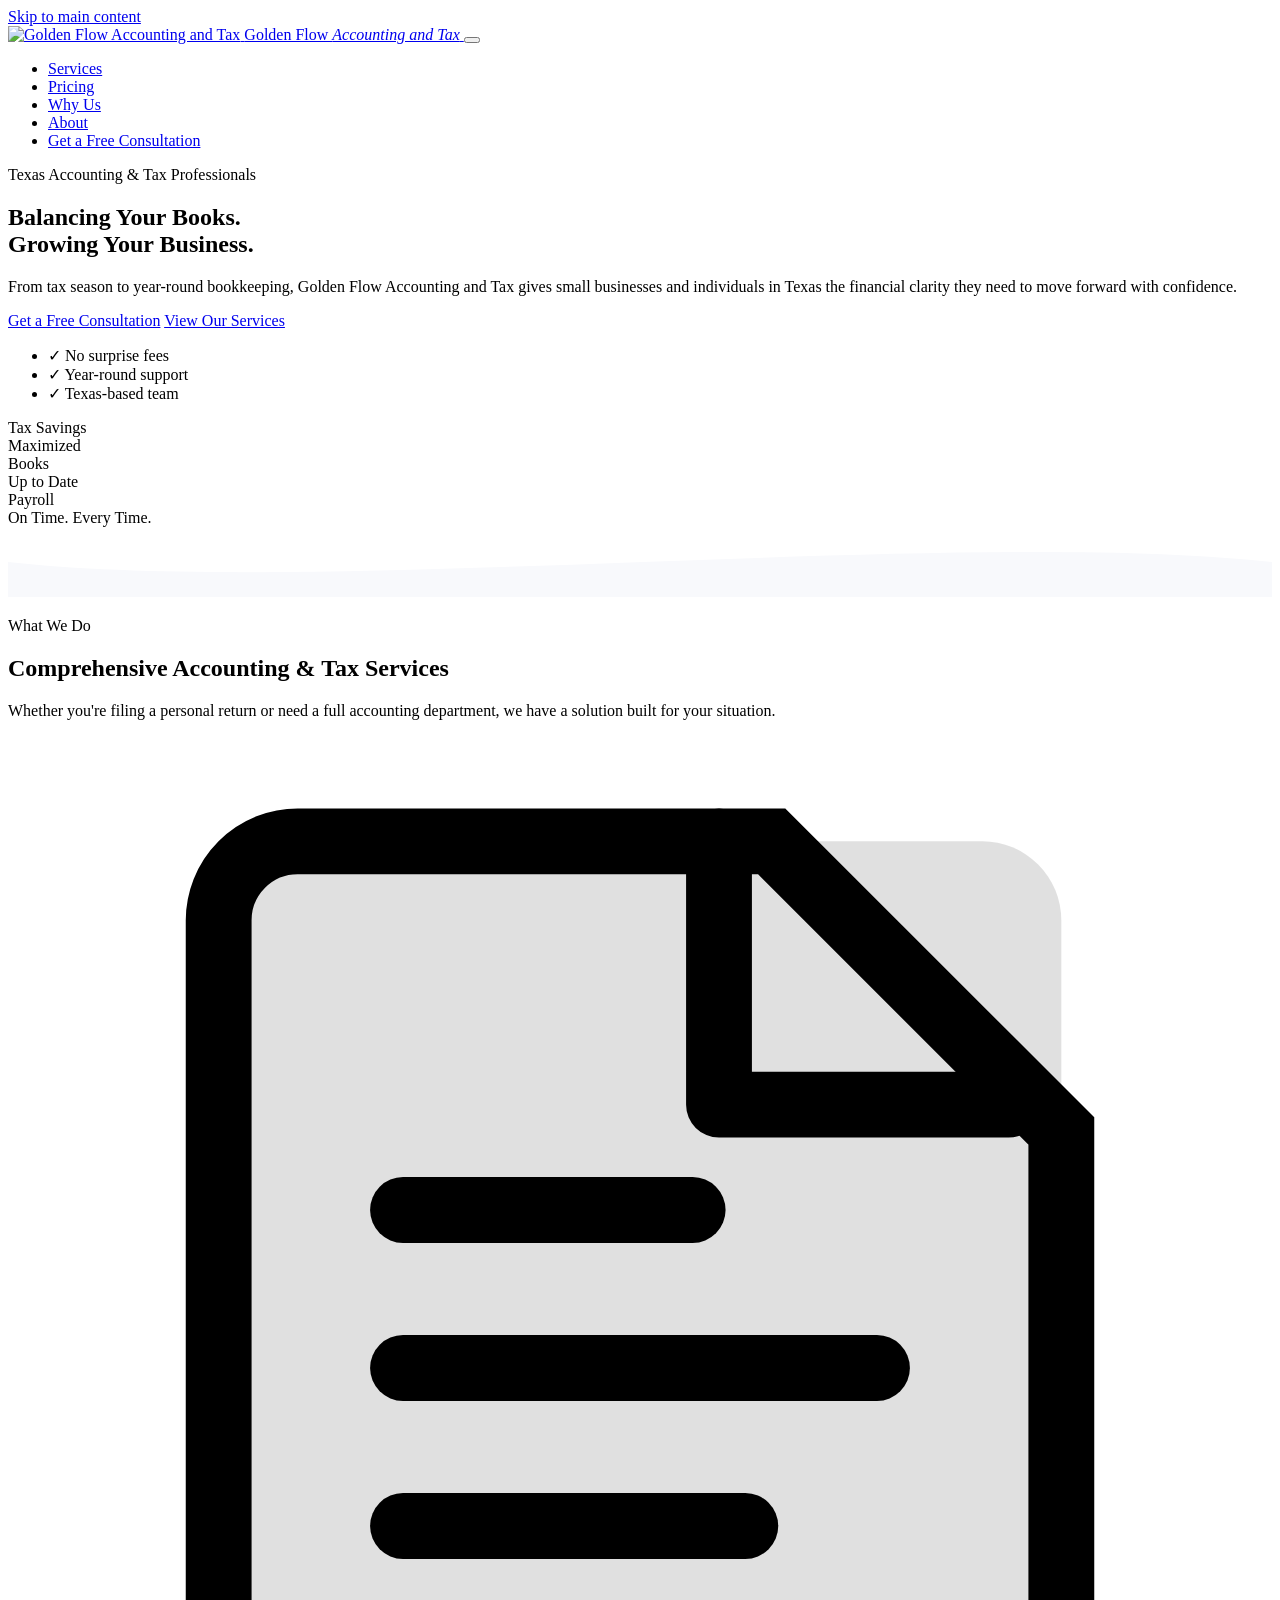
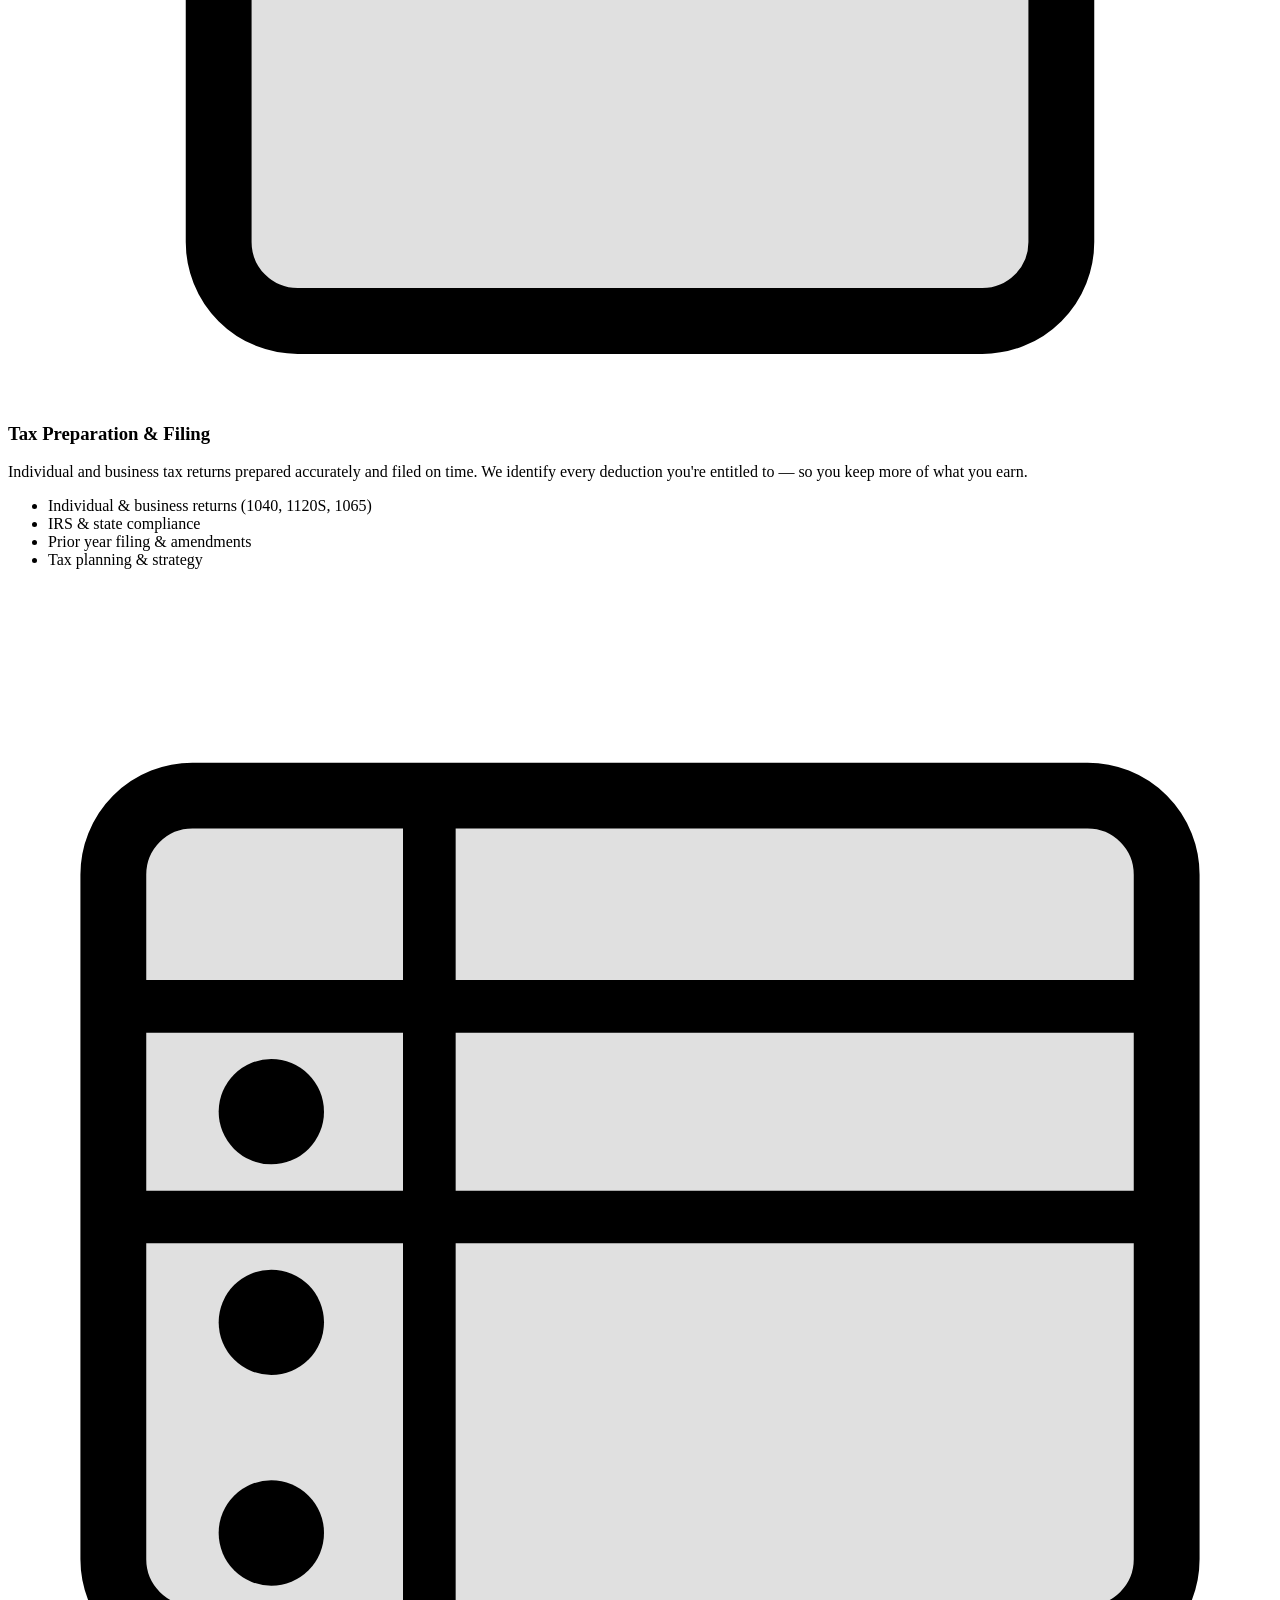
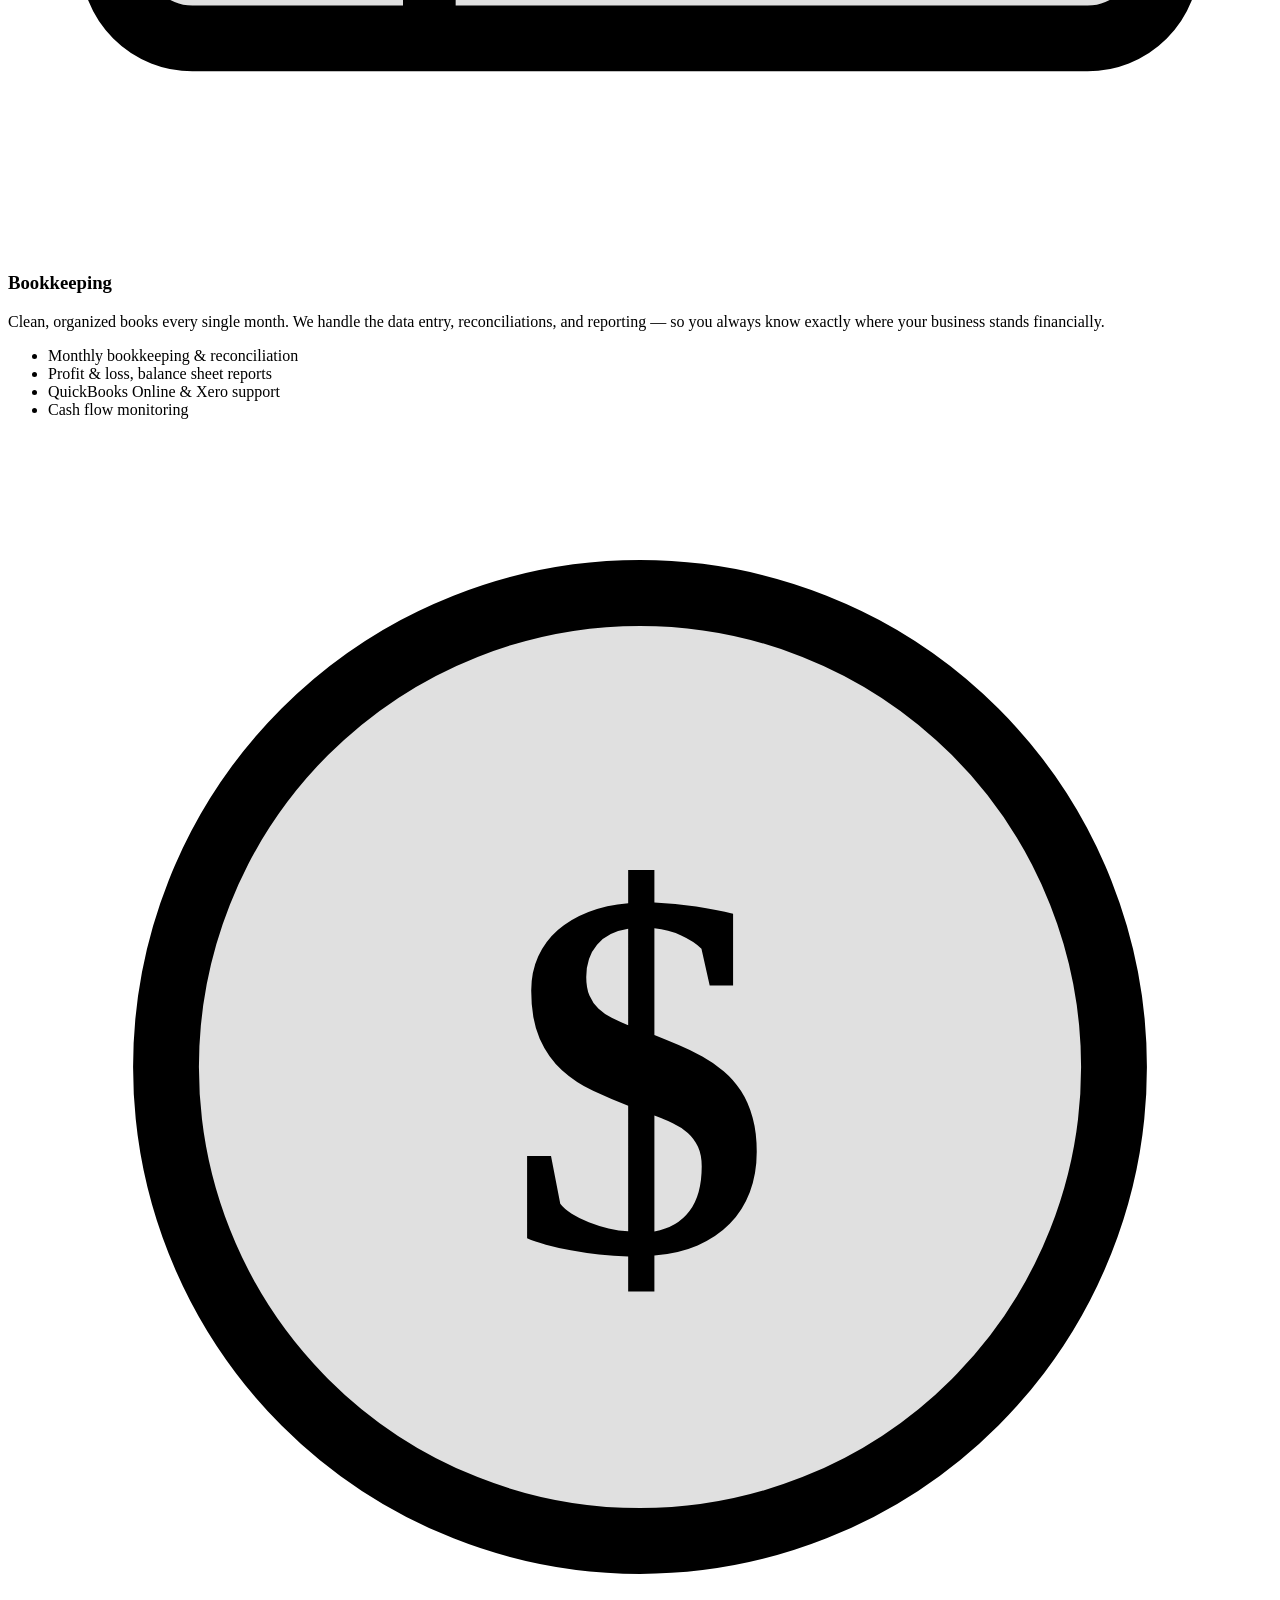
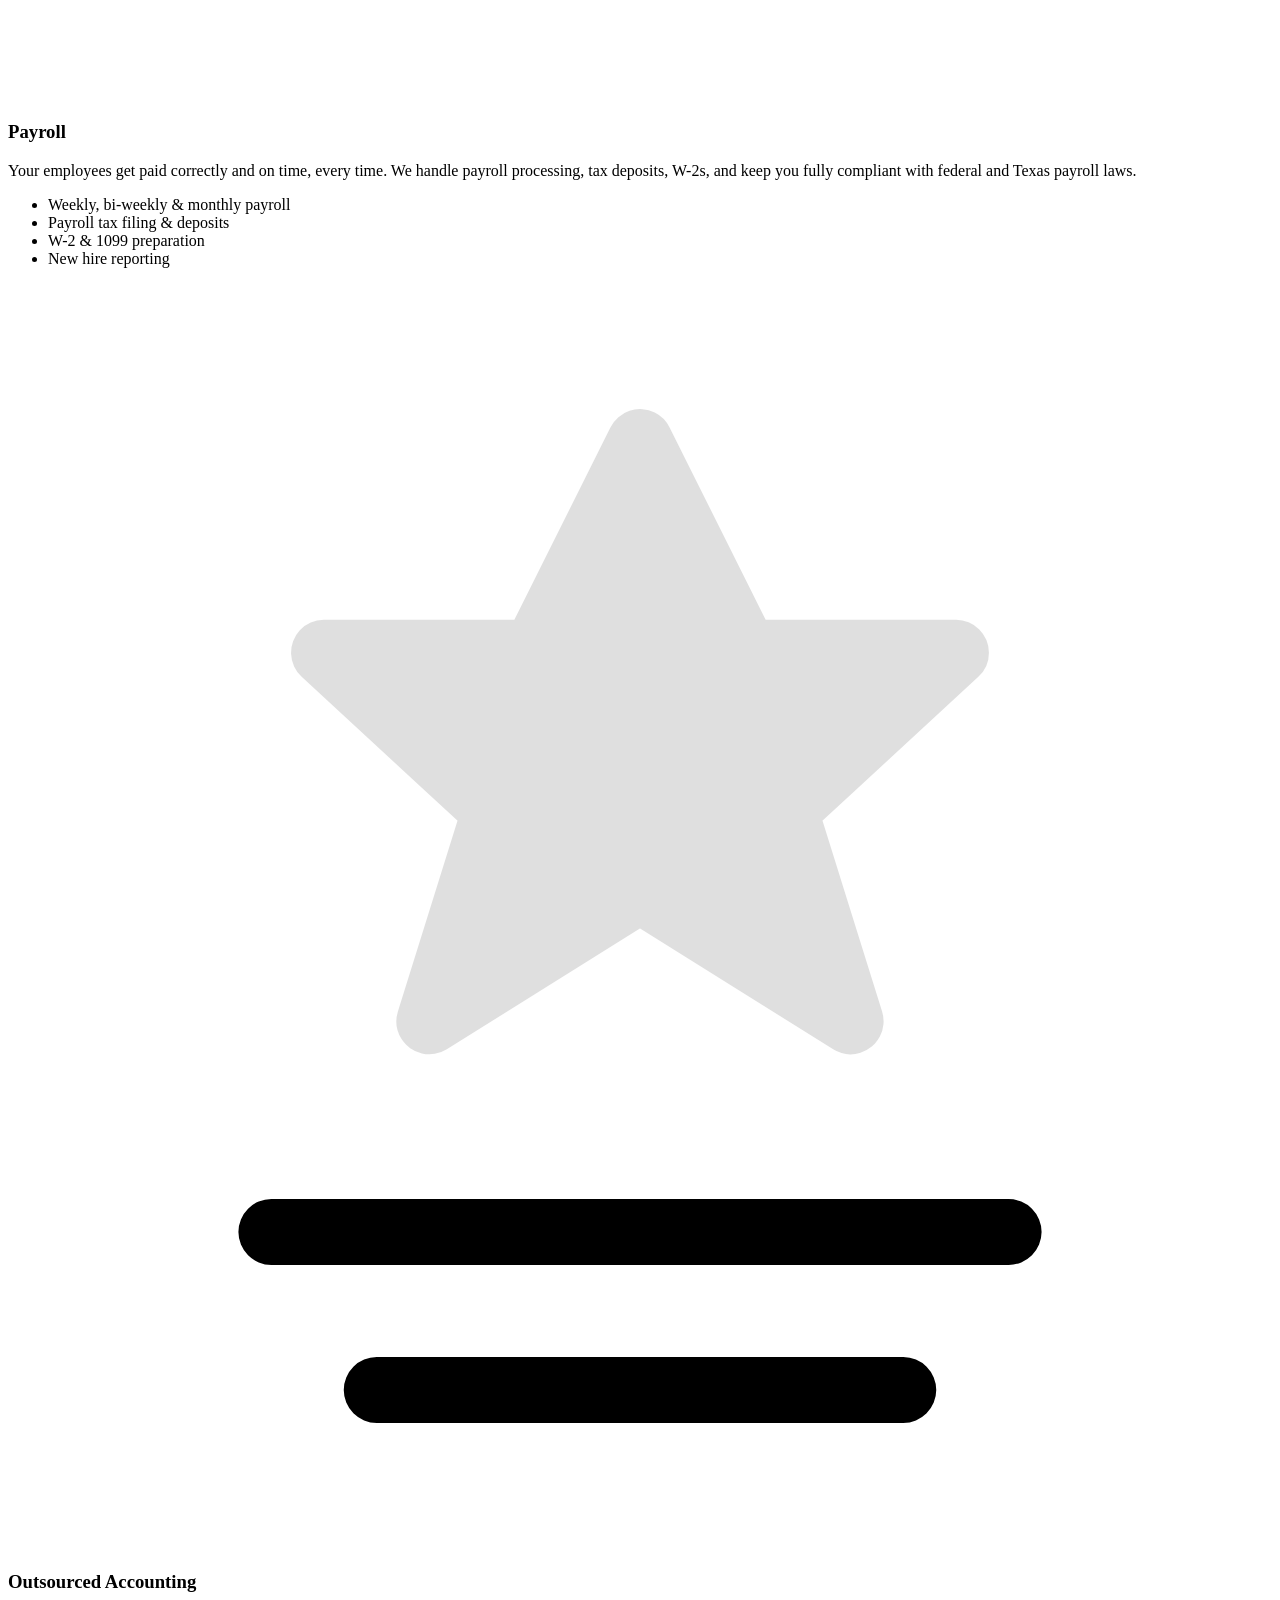
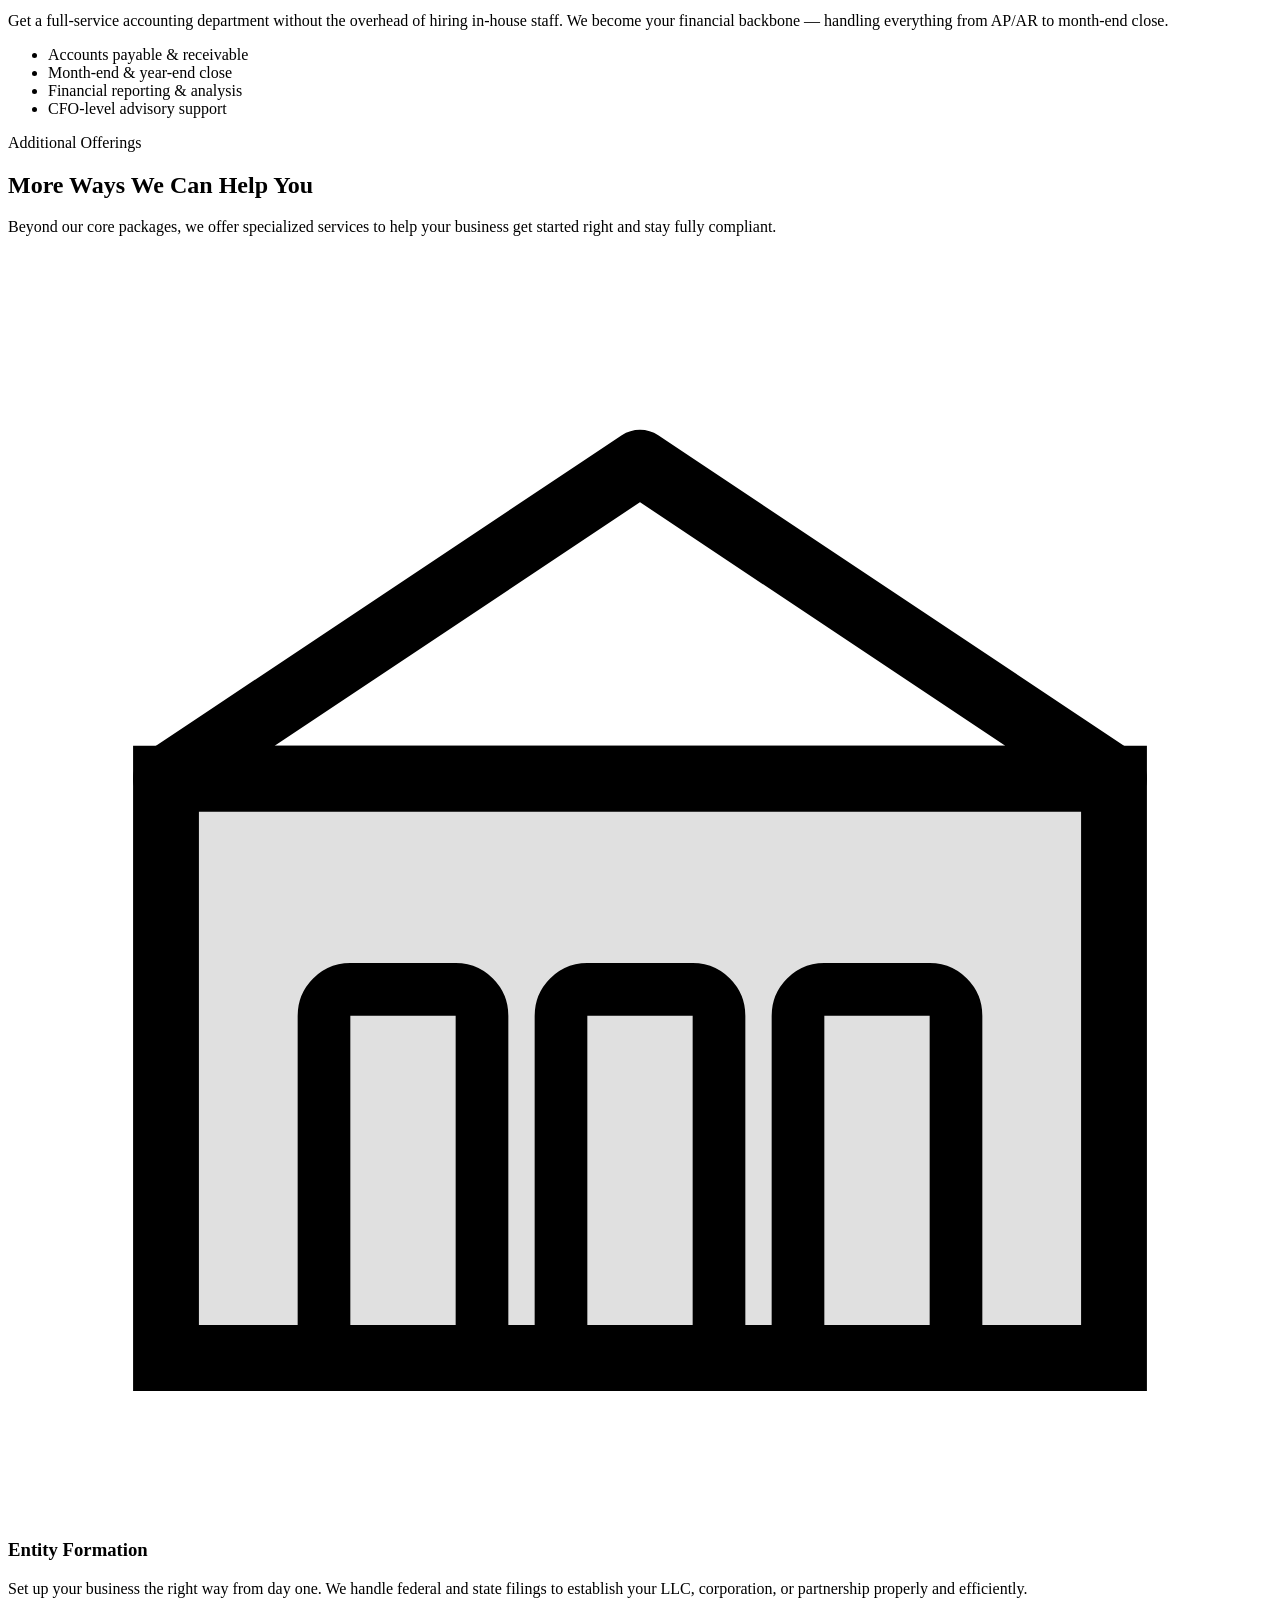
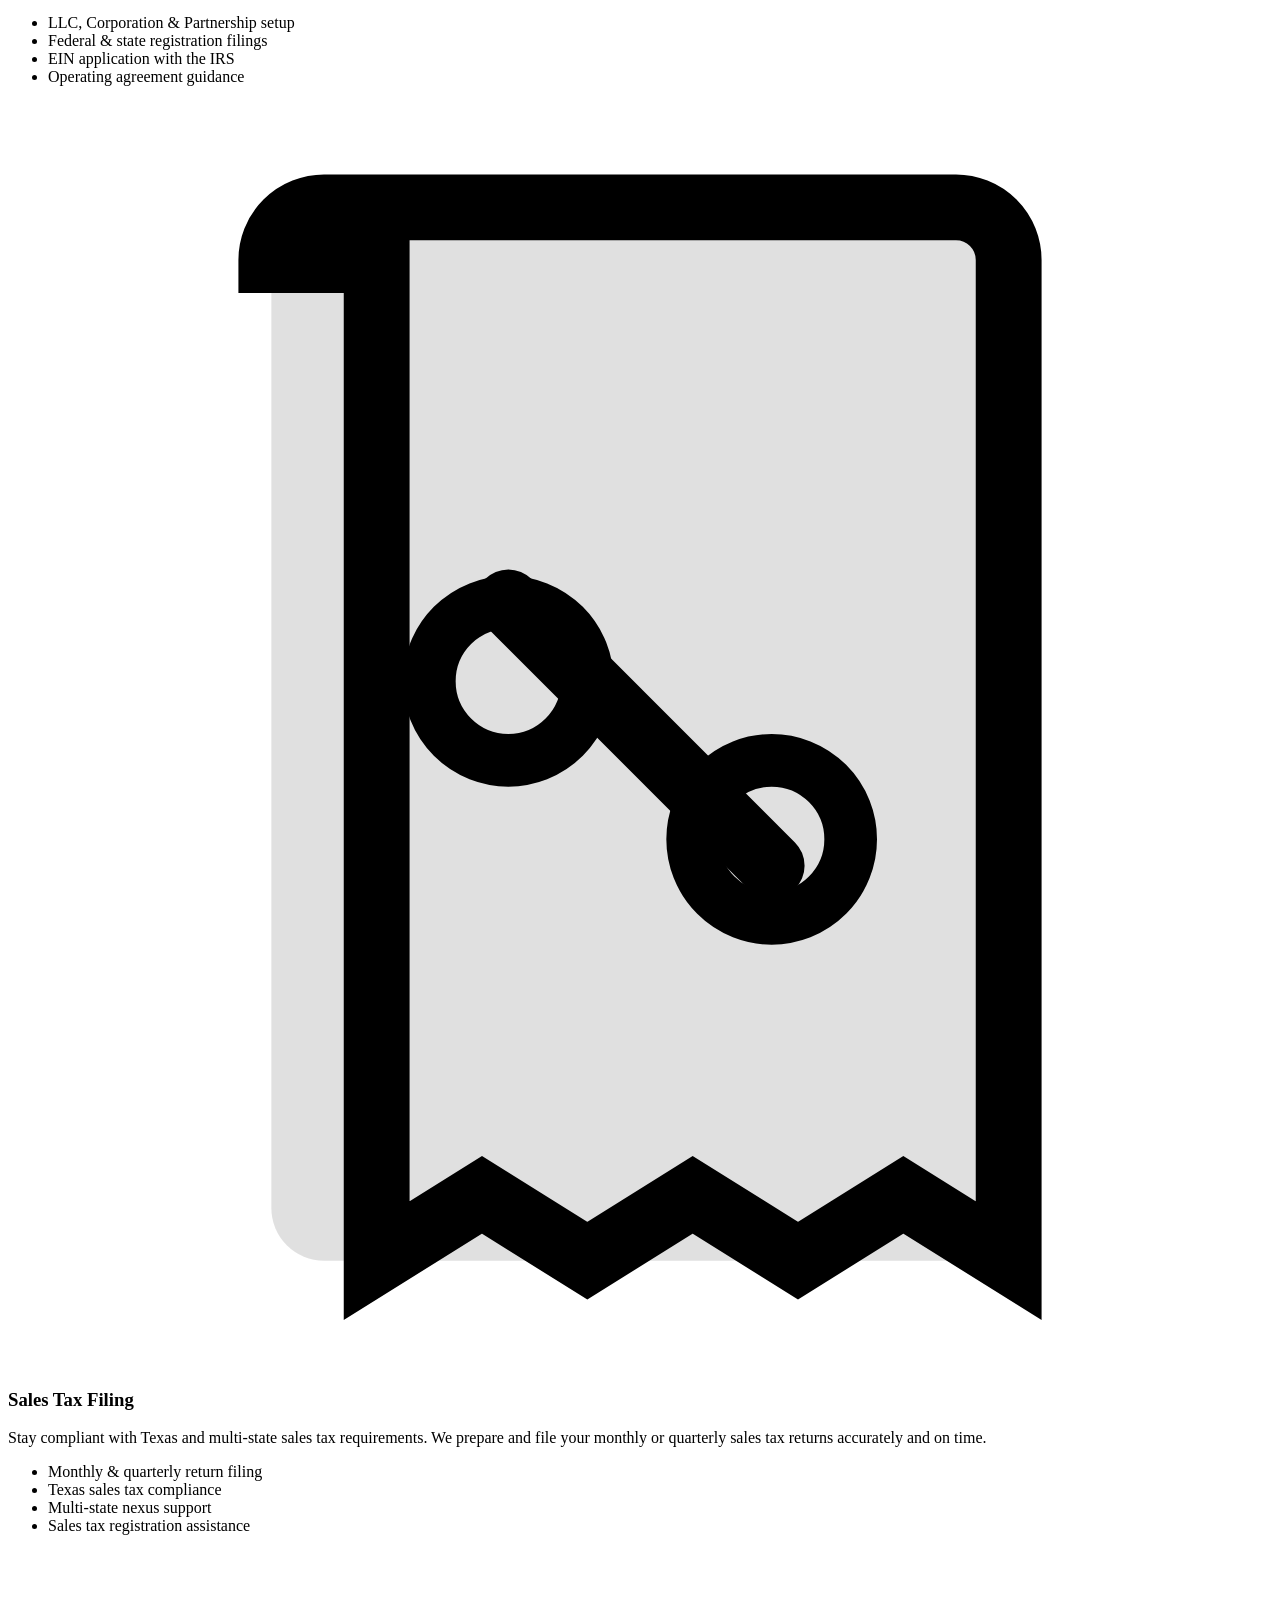
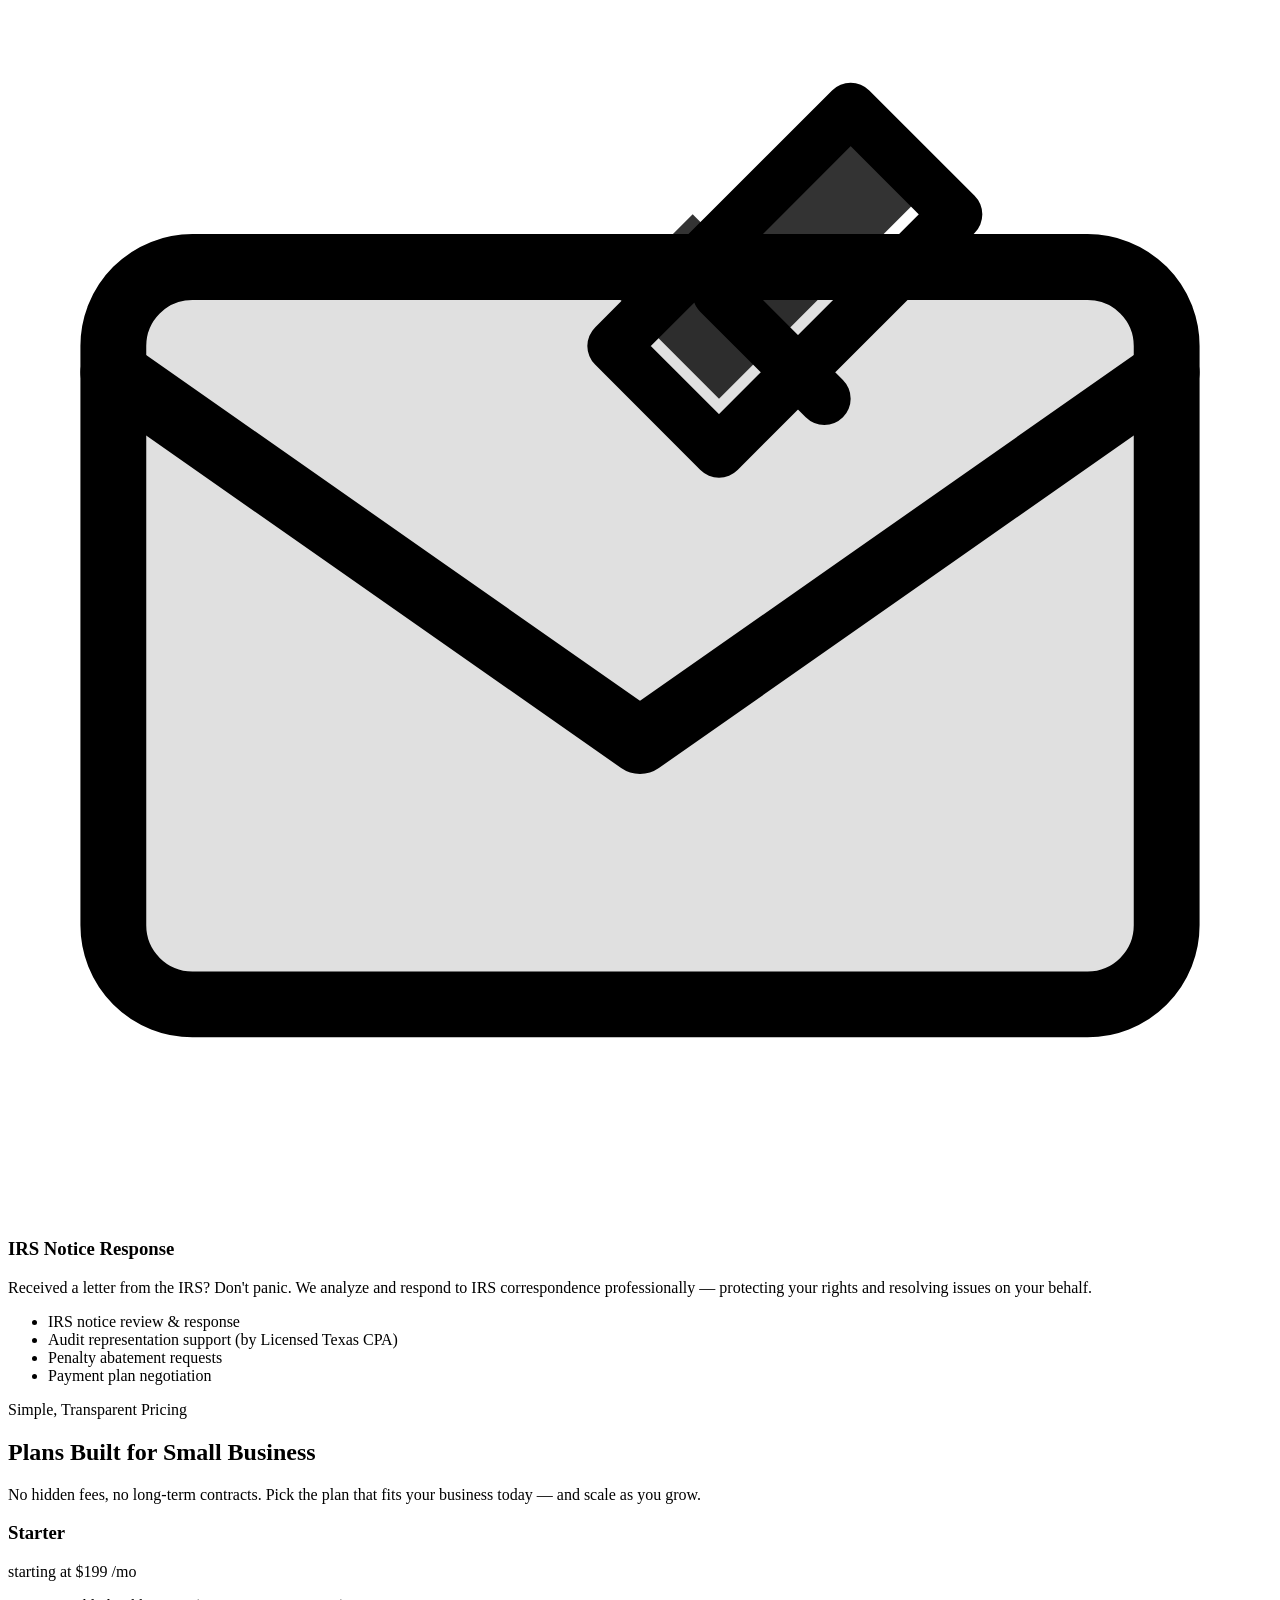
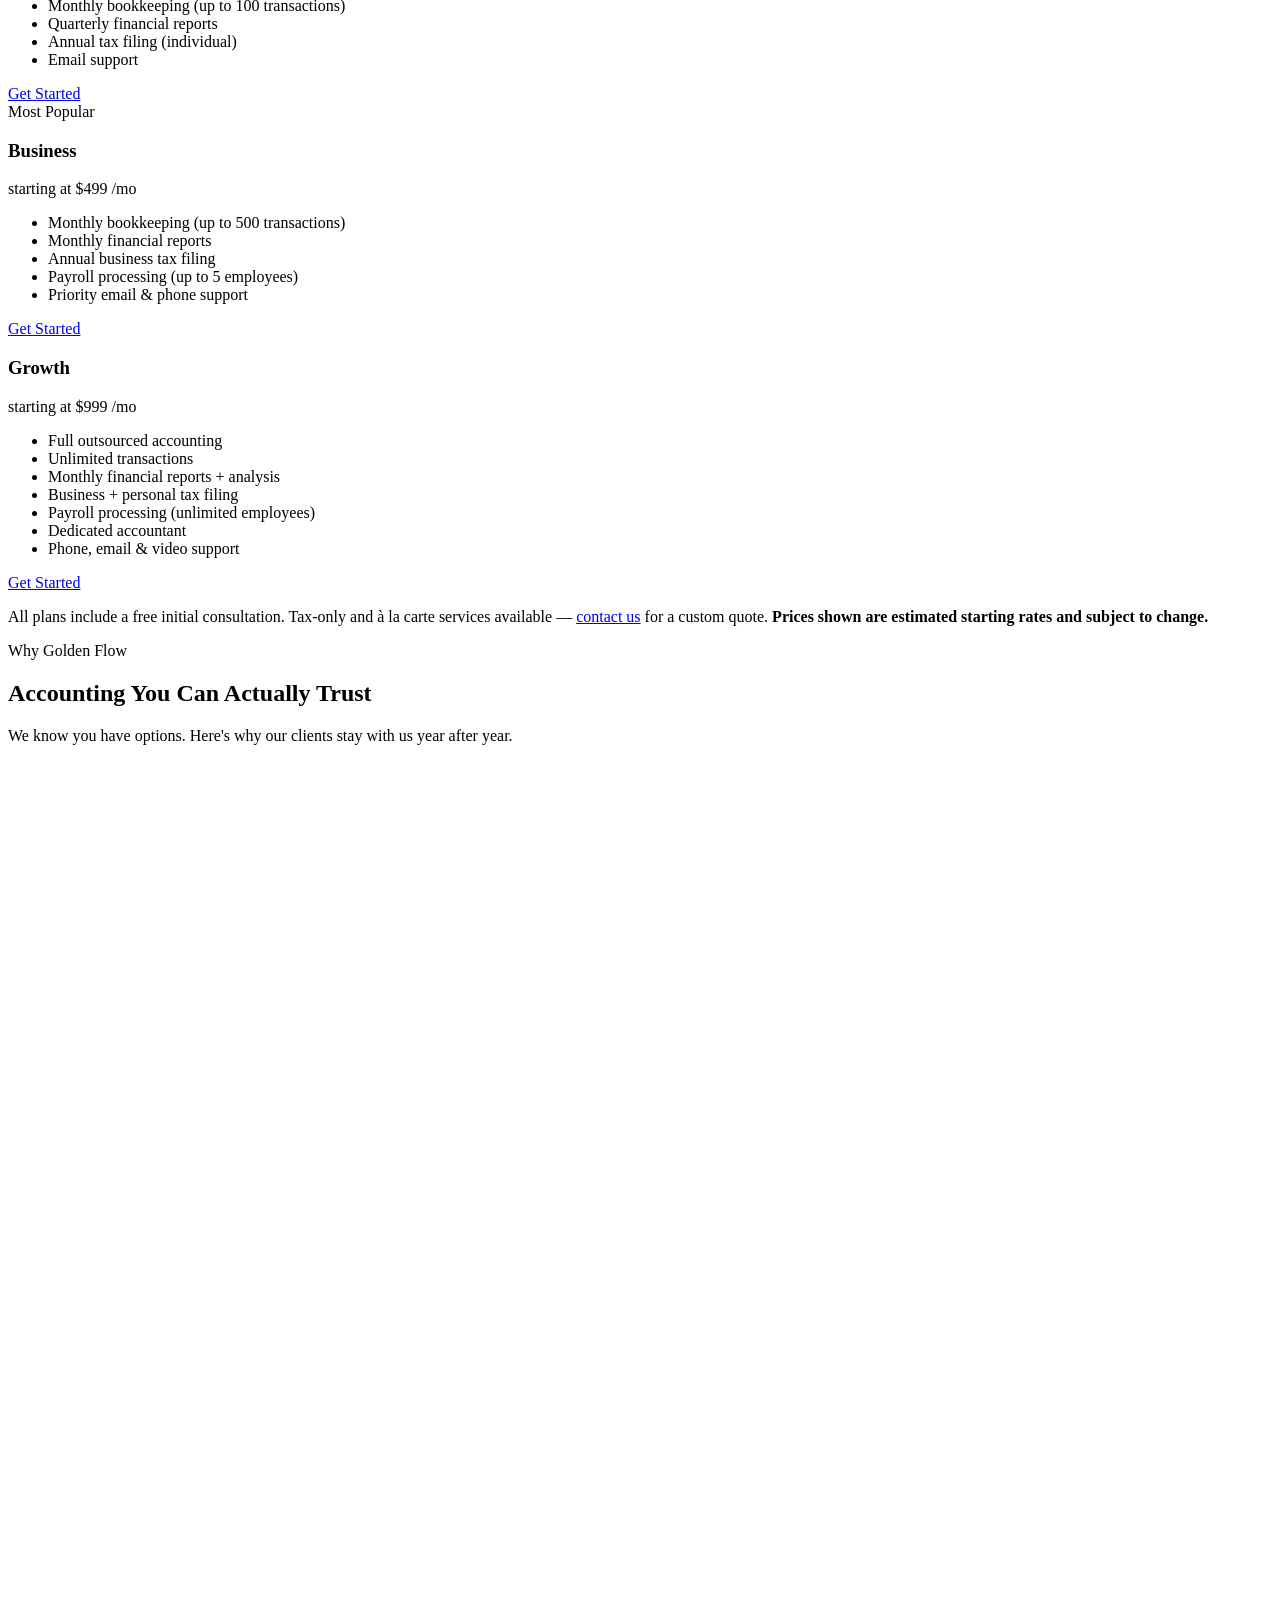
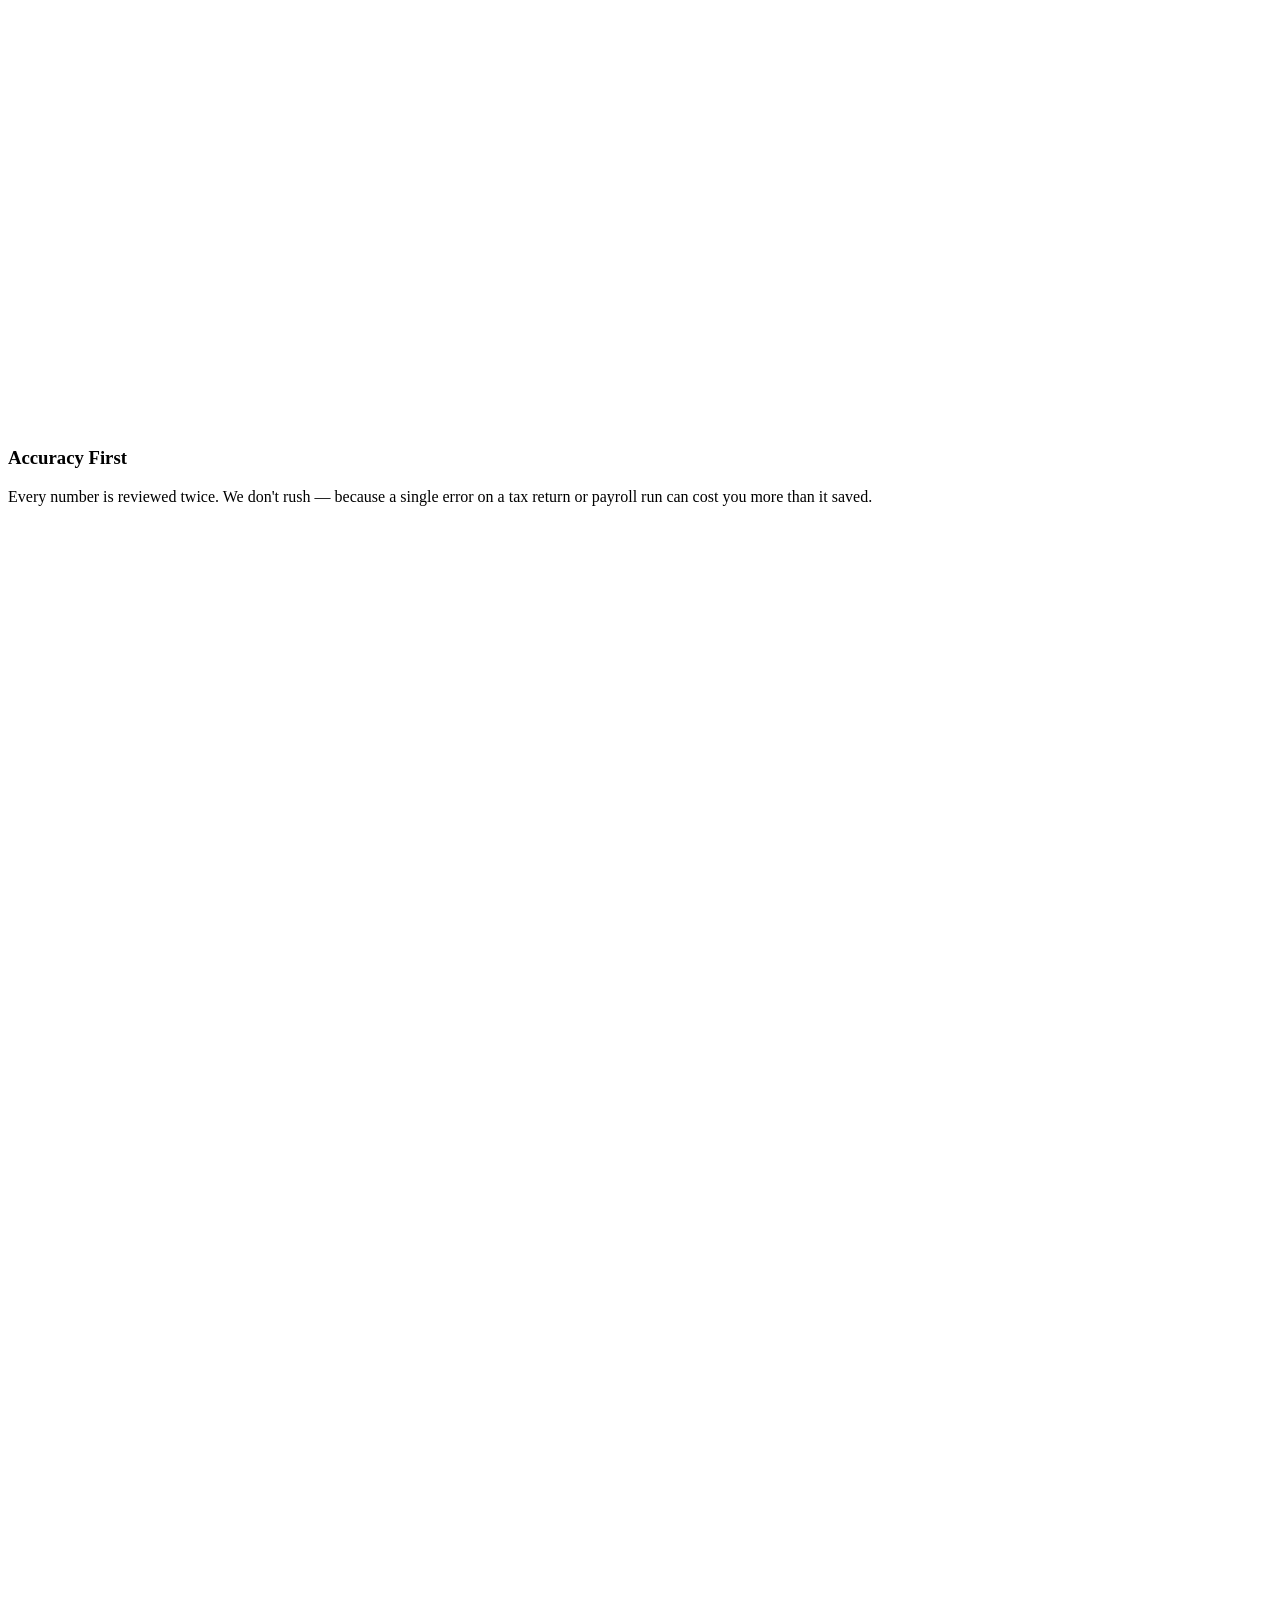
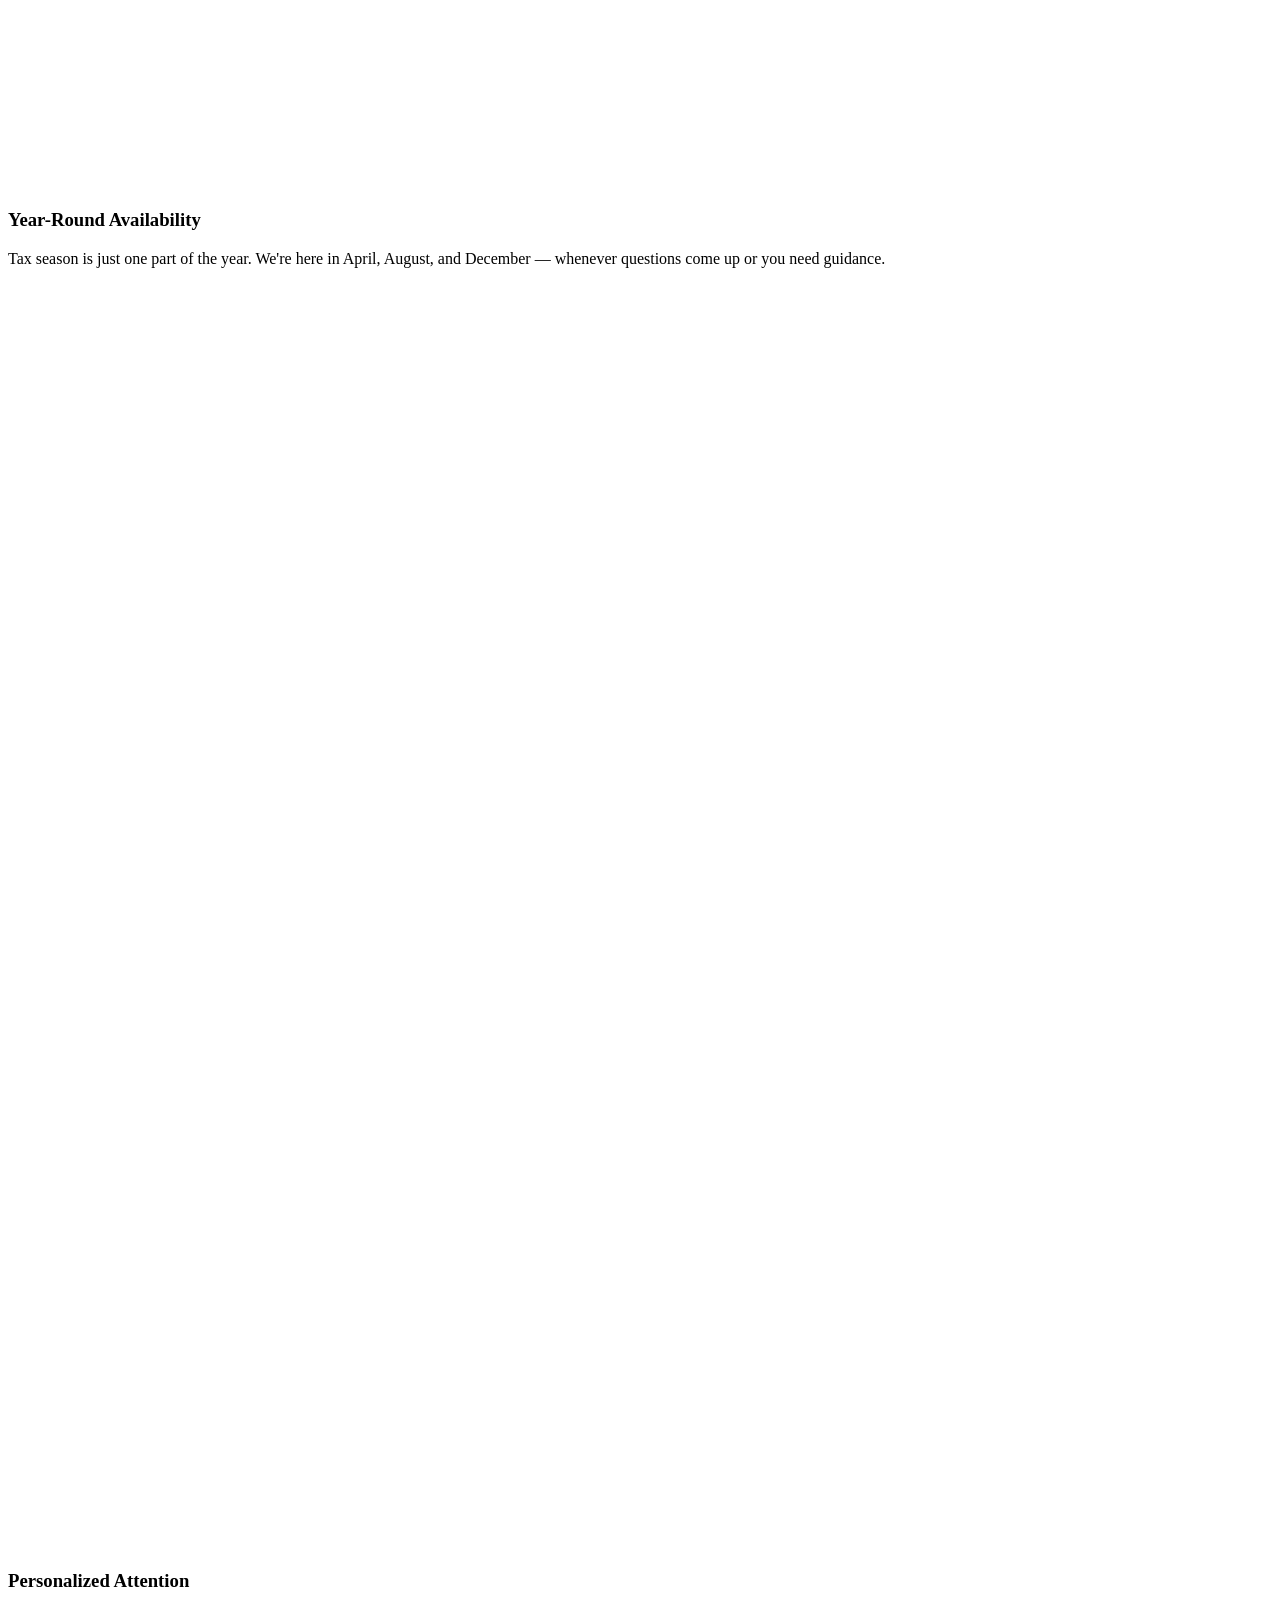
==== commit 9435967d: "Fix critical legal issues on homepage from audit 🔴 HIGH PRIORITY LEGAL FIXES: 1. **Audit representat" ====
--- a/index.html
+++ b/index.html
@@ -23,6 +23,7 @@
   "@type": "AccountingService",
   "name": "Golden Flow Accounting and Tax",
   "description": "Professional accounting and tax services for Texas small businesses and individuals.",
+  "url": "https://goldenflowaccountingtax.com/",
   "areaServed": "Texas",
   "email": "info@goldenflowaccountingtax.com",
   "openingHours": ["Mo-Fr 09:00-18:00", "Sa 10:00-14:00"],
@@ -259,7 +260,7 @@
             <p>Received a letter from the IRS? Don't panic. We analyze and respond to IRS correspondence professionally — protecting your rights and resolving issues on your behalf.</p>
             <ul class="service-features">
               <li>IRS notice review &amp; response</li>
-              <li>Audit representation support</li>
+              <li>Audit representation support <span class="credential-note">(by Licensed Texas CPA)</span></li>
               <li>Penalty abatement requests</li>
               <li>Payment plan negotiation</li>
             </ul>
@@ -339,7 +340,7 @@
           </article>
 
         </div>
-        <p class="pricing-note">All plans include a free initial consultation. Tax-only and à la carte services available — <a href="pages/onboarding.html">contact us</a> for a custom quote.</p>
+        <p class="pricing-note">All plans include a free initial consultation. Tax-only and à la carte services available — <a href="pages/onboarding.html">contact us</a> for a custom quote. <strong>Prices shown are estimated starting rates and subject to change.</strong></p>
       </div>
     </section>
 
@@ -441,7 +442,7 @@
             </div>
             <div class="stat">
               <span class="stat-number">100%</span>
-              <span class="stat-label">Accuracy Commitment</span>
+              <span class="stat-label">Accuracy Focus</span>
             </div>
             <div class="stat">
               <span class="stat-number">TX</span>
@@ -523,7 +524,7 @@
         <div class="contact-info-mini">
           <h3>Prefer to Contact Us Directly?</h3>
           <p>Email: <a href="mailto:info@goldenflowaccountingtax.com">info@goldenflowaccountingtax.com</a> • Phone: Available upon consultation</p>
-          <p><small>Business Hours: Mon–Fri, 9 AM – 6 PM CT</small></p>
+          <p><small>Business Hours: Mon–Fri, 9 AM – 6 PM CT (email response within 24 hours)</small></p>
         </div>
       </div>
     </section>
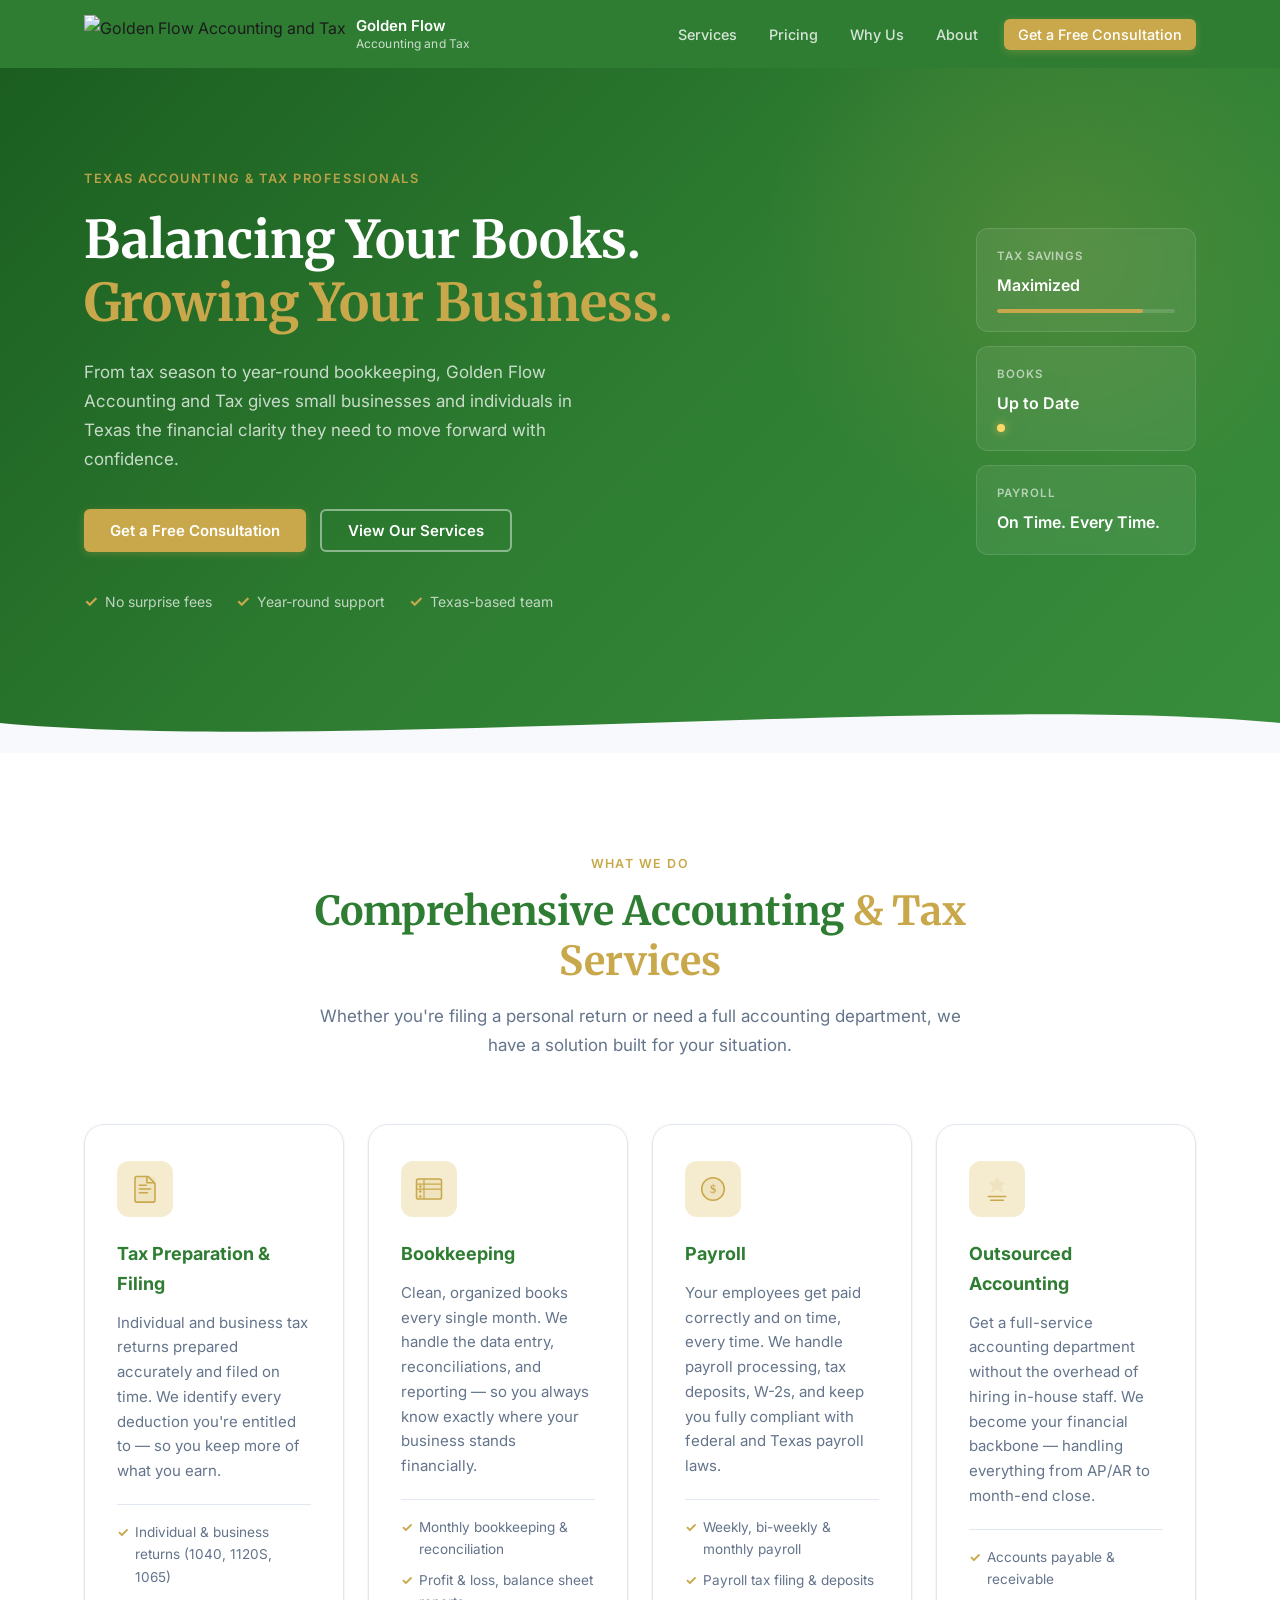
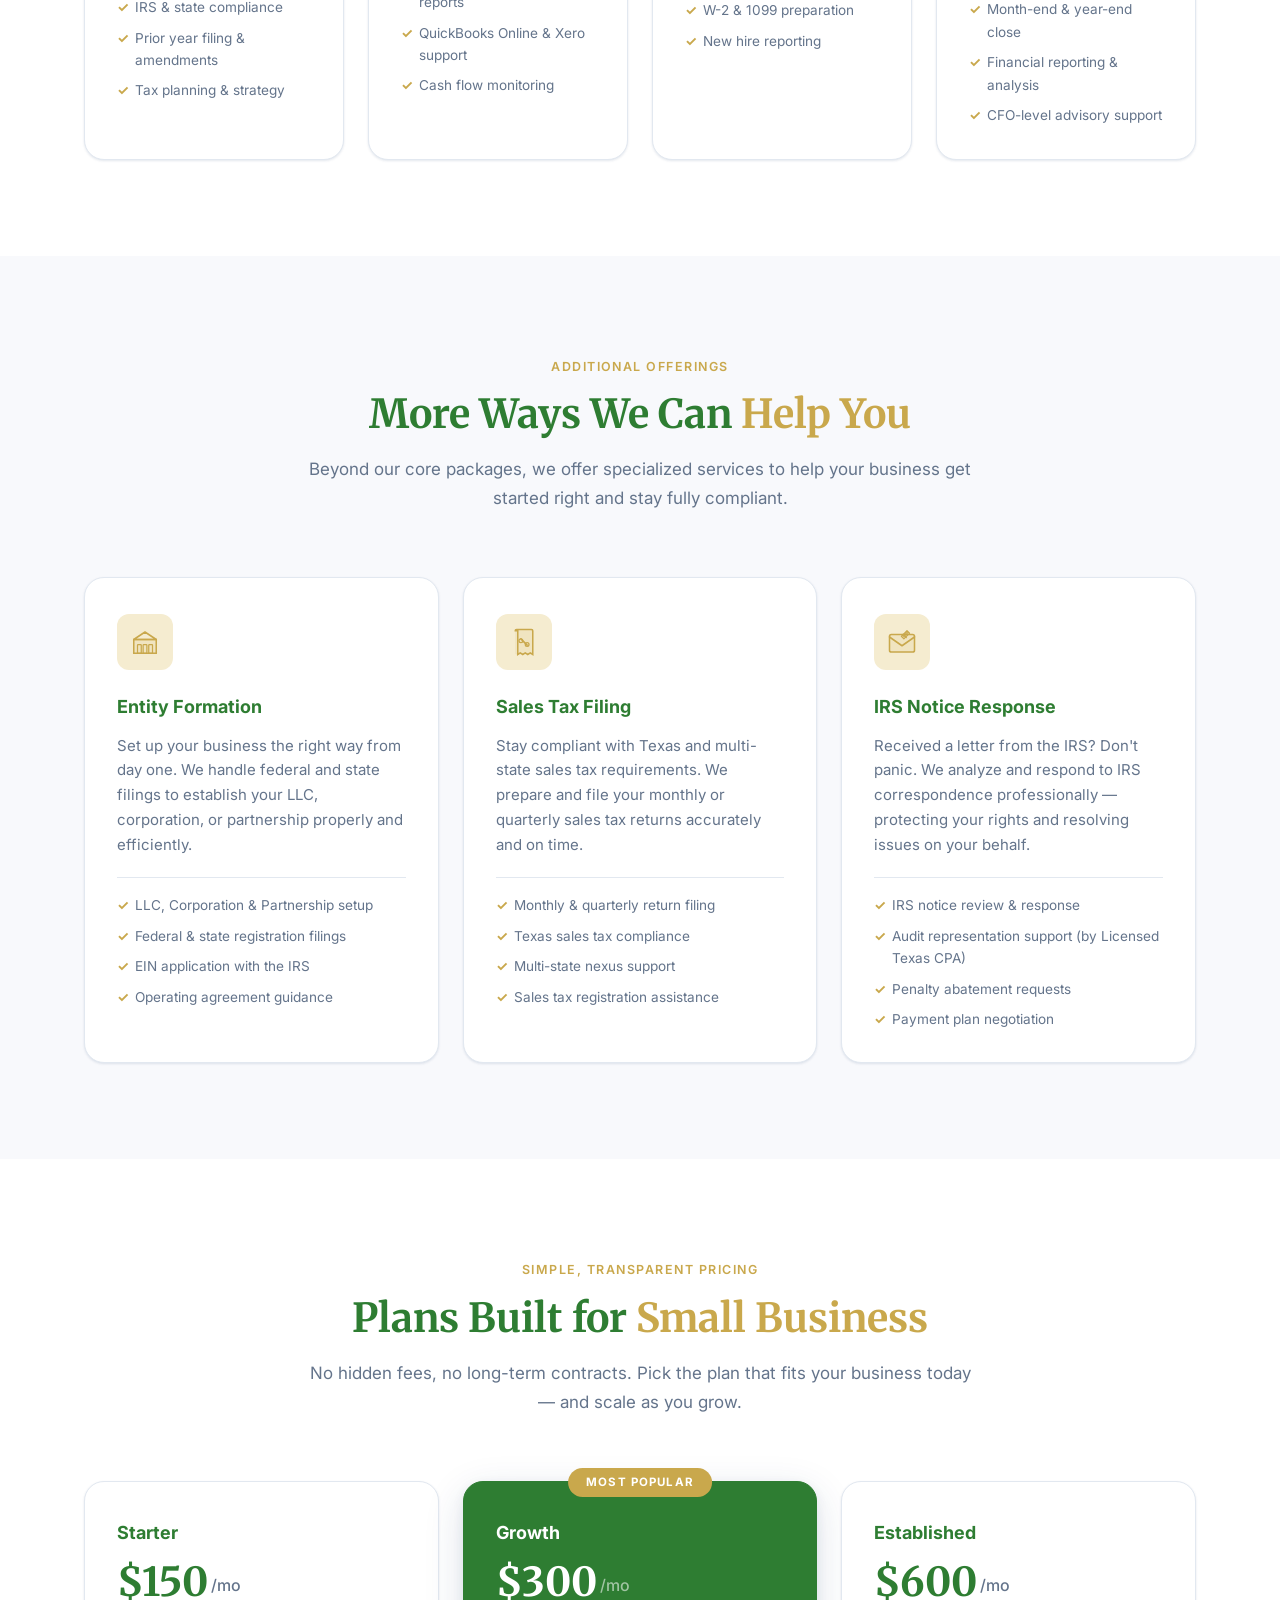
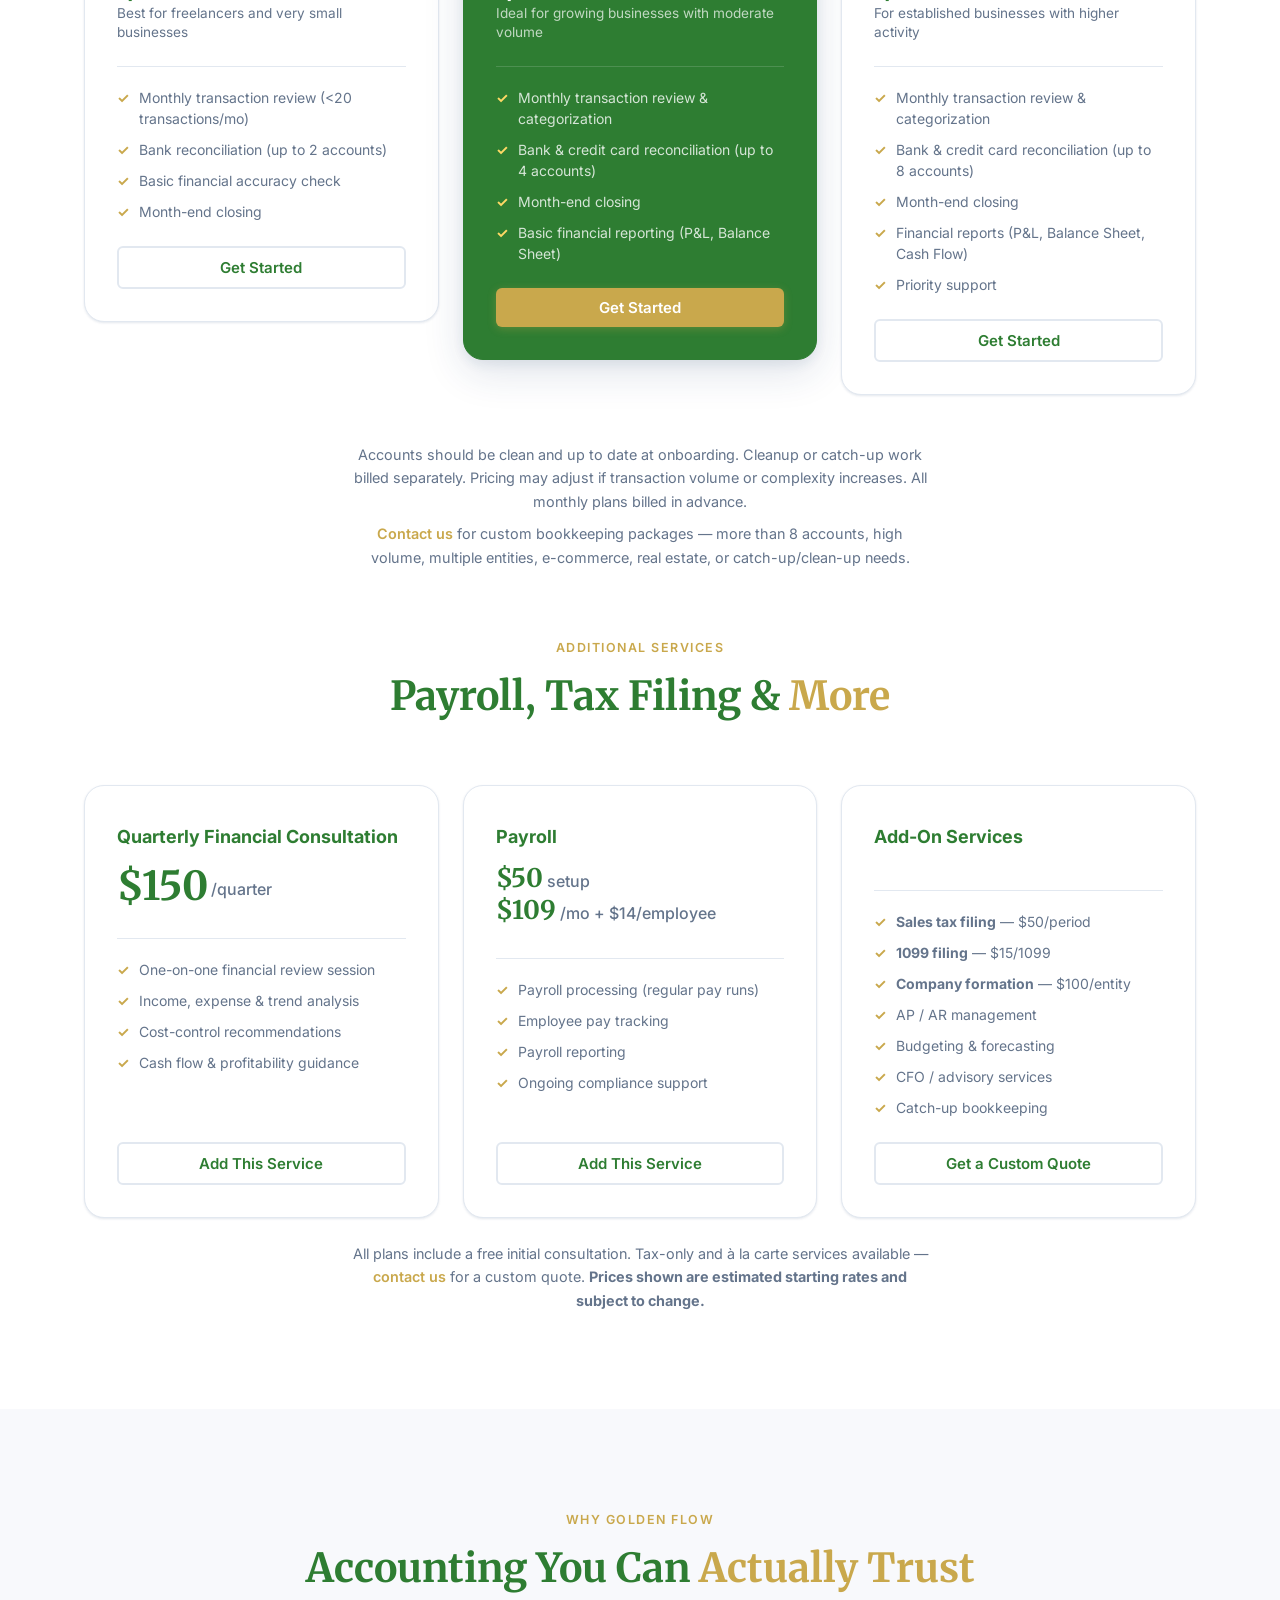
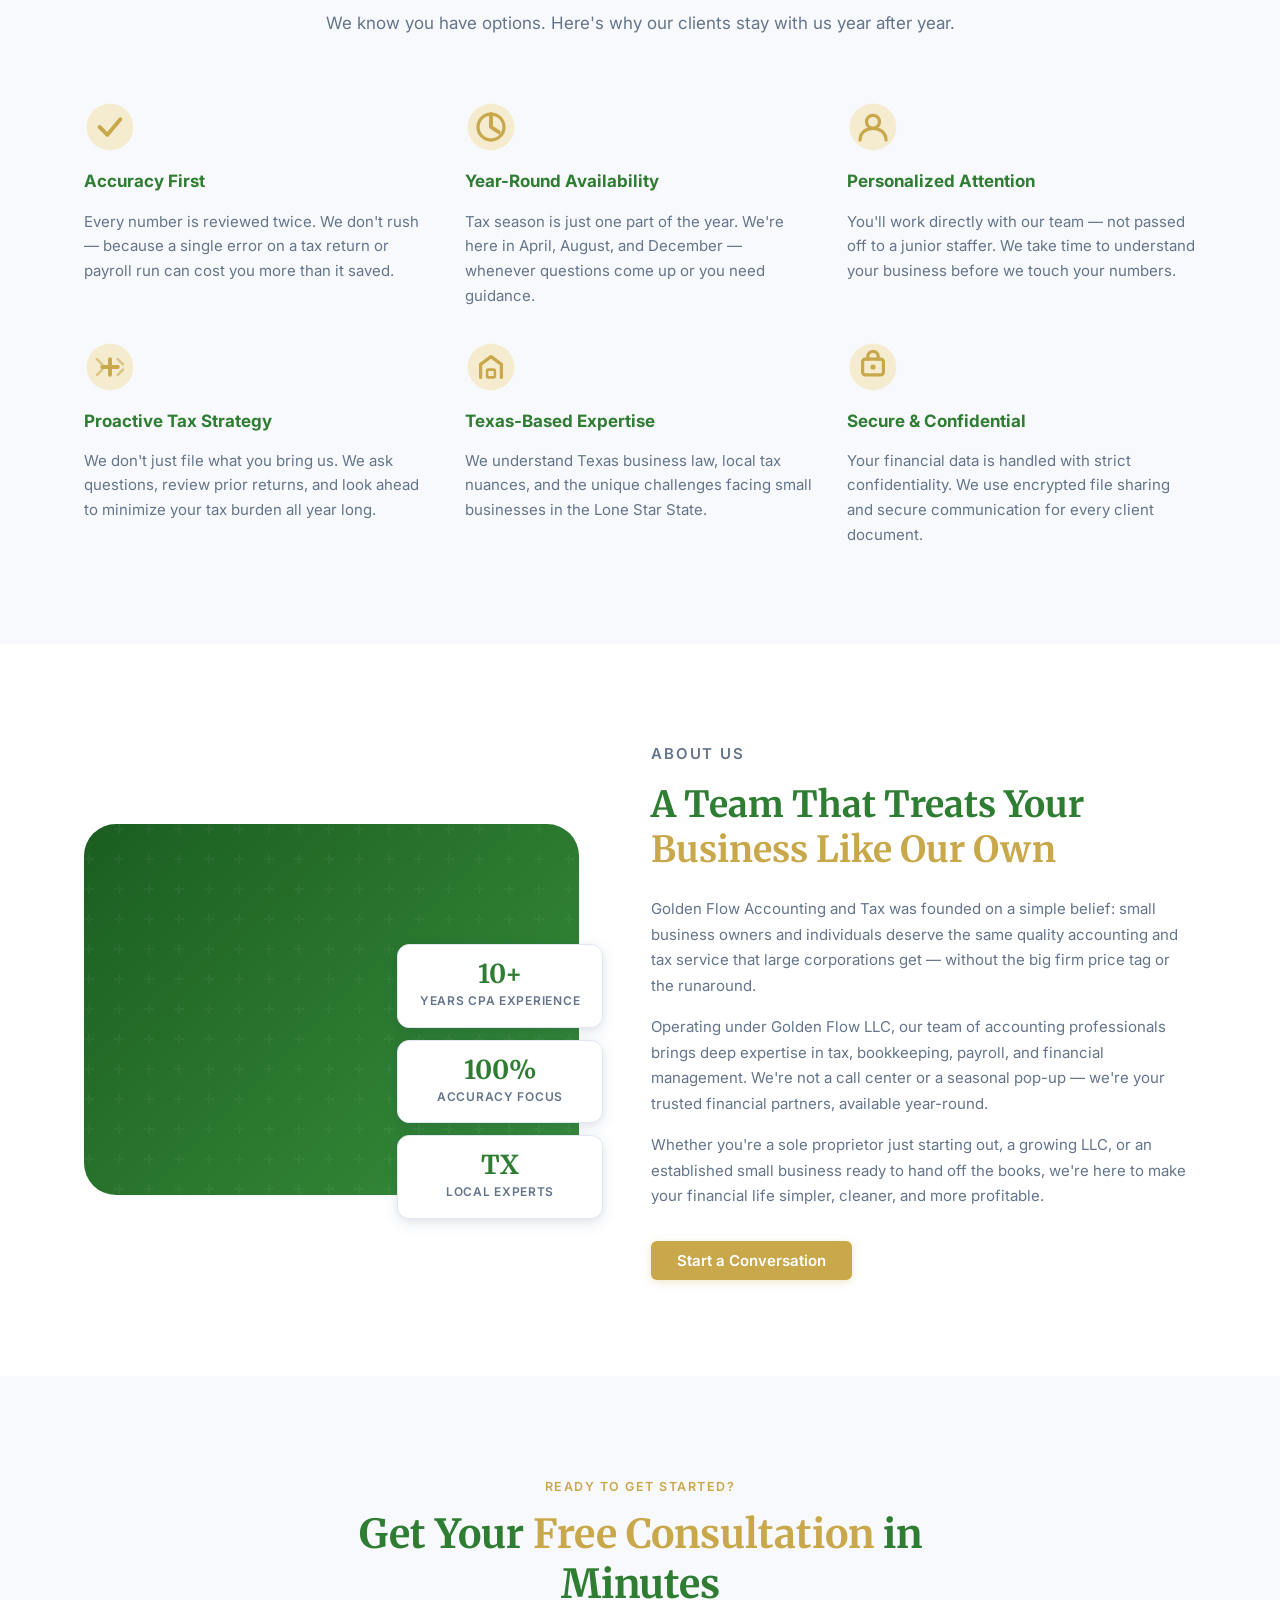
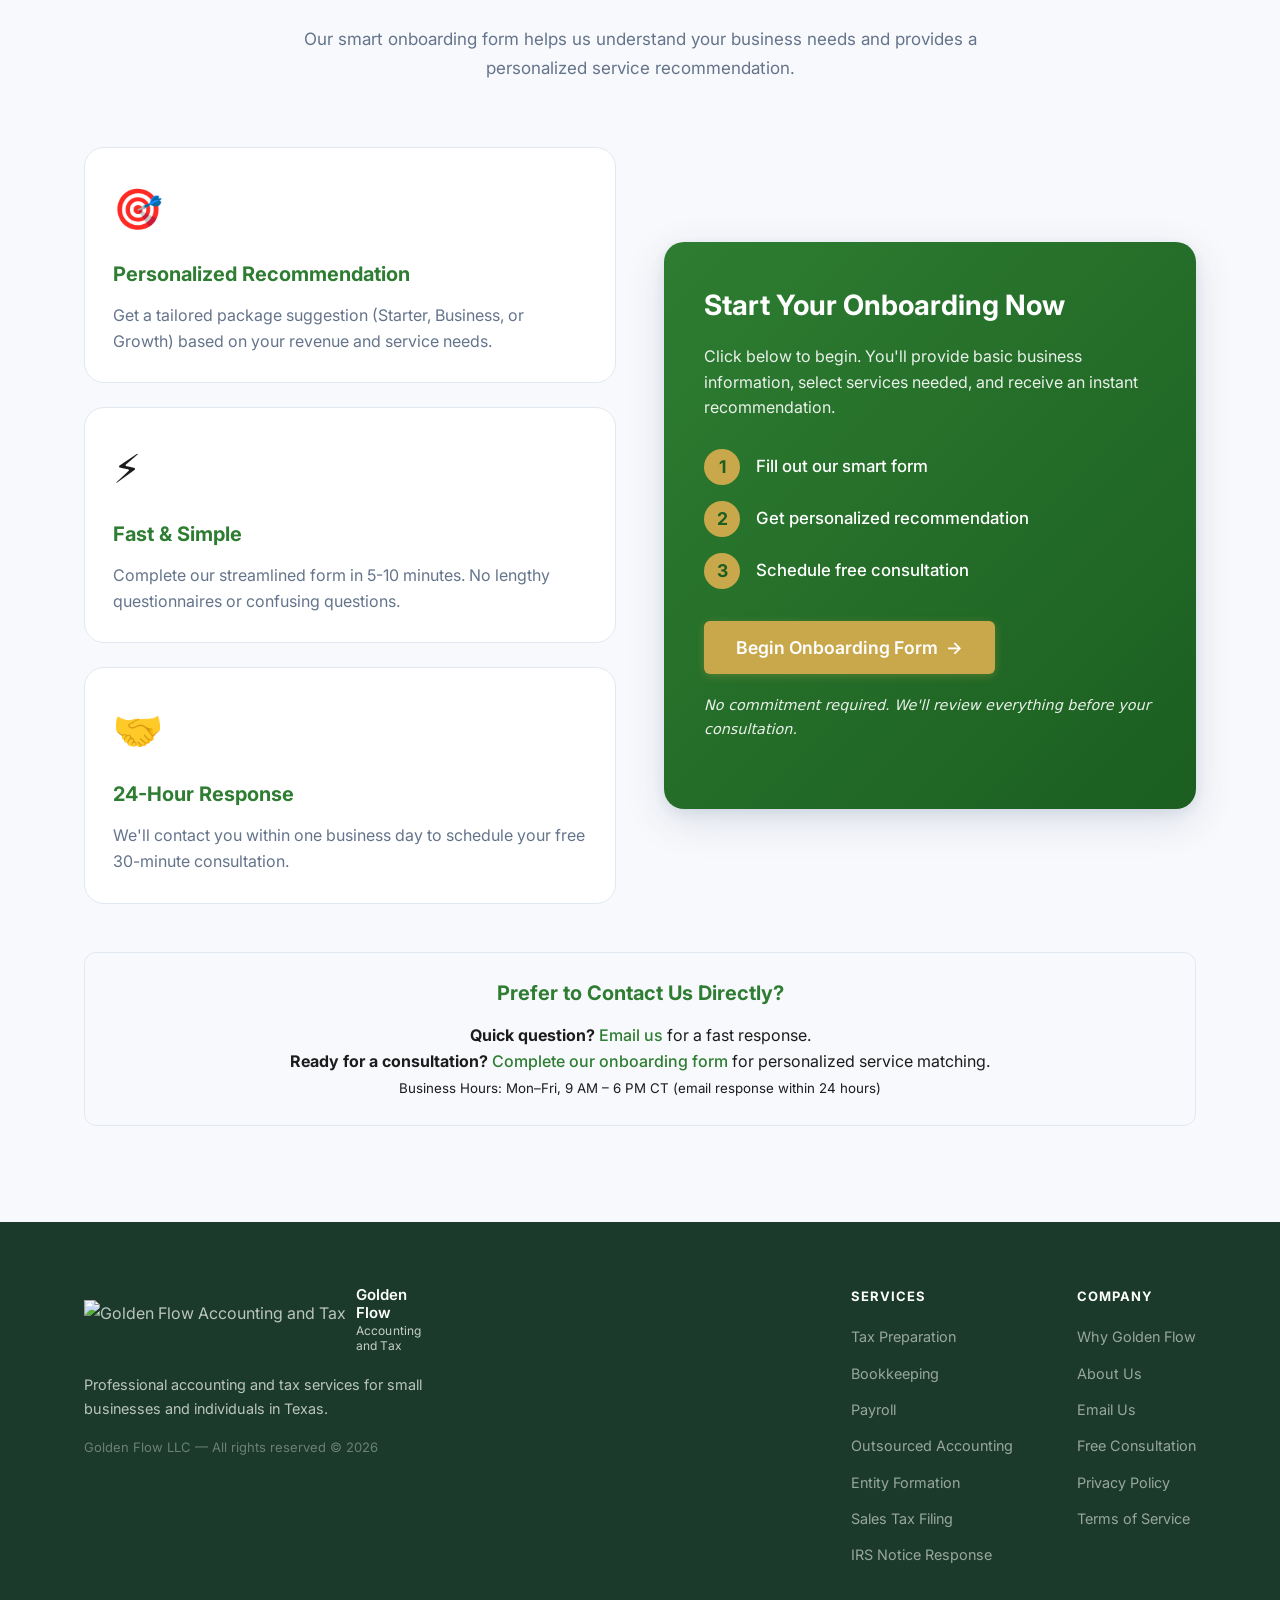
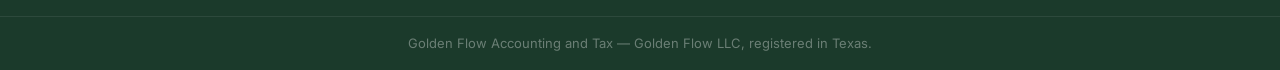
==== commit c4e48d72: "pricing: update to new tiered structure (Starter 50, Growth 00, Established 00) + payroll/add-ons - " ====
--- a/index.html
+++ b/index.html
@@ -41,7 +41,7 @@
   <!-- ===== NAVIGATION ===== -->
   <header class="site-header" id="site-header">
     <nav class="nav container">
-      <a href="#hero" class="nav-logo">
+      <a href="/" class="nav-logo">
         <img src="assets/images/logos/logo.png?v=6" alt="Golden Flow Accounting and Tax" class="logo-image" />
         <span class="logo-text">Golden Flow <em>Accounting and Tax</em></span>
       </a>
@@ -112,7 +112,7 @@
         </div>
         <div class="services-grid">
 
-          <article class="service-card" data-service="tax">
+          <div class="service-card" data-service="tax">
             <div class="service-icon">
               <svg viewBox="0 0 48 48" fill="none" xmlns="http://www.w3.org/2000/svg" aria-hidden="true">
                 <rect x="8" y="4" width="32" height="40" rx="3" fill="currentColor" opacity="0.12"/>
@@ -131,9 +131,9 @@
               <li>Prior year filing &amp; amendments</li>
               <li>Tax planning &amp; strategy</li>
             </ul>
-          </article>
-
-          <article class="service-card" data-service="bookkeeping">
+          </div>
+
+          <div class="service-card" data-service="bookkeeping">
             <div class="service-icon">
               <svg viewBox="0 0 48 48" fill="none" xmlns="http://www.w3.org/2000/svg" aria-hidden="true">
                 <rect x="4" y="8" width="40" height="32" rx="3" fill="currentColor" opacity="0.12"/>
@@ -154,9 +154,9 @@
               <li>QuickBooks Online &amp; Xero support</li>
               <li>Cash flow monitoring</li>
             </ul>
-          </article>
-
-          <article class="service-card" data-service="payroll">
+          </div>
+
+          <div class="service-card" data-service="payroll">
             <div class="service-icon">
               <svg viewBox="0 0 48 48" fill="none" xmlns="http://www.w3.org/2000/svg" aria-hidden="true">
                 <circle cx="24" cy="24" r="18" fill="currentColor" opacity="0.12"/>
@@ -172,9 +172,9 @@
               <li>W-2 &amp; 1099 preparation</li>
               <li>New hire reporting</li>
             </ul>
-          </article>
-
-          <article class="service-card" data-service="outsourced">
+          </div>
+
+          <div class="service-card" data-service="outsourced">
             <div class="service-icon">
               <svg viewBox="0 0 48 48" fill="none" xmlns="http://www.w3.org/2000/svg" aria-hidden="true">
                 <path d="M24 6l4 8h8l-6.5 6 2.5 8L24 23l-8 5 2.5-8L12 14h8z" fill="currentColor" opacity="0.12" stroke="currentColor" stroke-width="2.5" stroke-linejoin="round"/>
@@ -189,7 +189,7 @@
               <li>Financial reporting &amp; analysis</li>
               <li>CFO-level advisory support</li>
             </ul>
-          </article>
+          </div>
 
         </div>
       </div>
@@ -205,7 +205,7 @@
         </div>
         <div class="services-grid">
 
-          <article class="service-card" data-service="entity-formation">
+          <div class="service-card" data-service="entity-formation">
             <div class="service-icon">
               <svg viewBox="0 0 48 48" fill="none" xmlns="http://www.w3.org/2000/svg" aria-hidden="true">
                 <rect x="6" y="20" width="36" height="22" rx="2" fill="currentColor" opacity="0.12"/>
@@ -224,9 +224,9 @@
               <li>EIN application with the IRS</li>
               <li>Operating agreement guidance</li>
             </ul>
-          </article>
-
-          <article class="service-card" data-service="sales-tax">
+          </div>
+
+          <div class="service-card" data-service="sales-tax">
             <div class="service-icon">
               <svg viewBox="0 0 48 48" fill="none" xmlns="http://www.w3.org/2000/svg" aria-hidden="true">
                 <rect x="10" y="4" width="28" height="40" rx="2" fill="currentColor" opacity="0.12"/>
@@ -244,9 +244,9 @@
               <li>Multi-state nexus support</li>
               <li>Sales tax registration assistance</li>
             </ul>
-          </article>
-
-          <article class="service-card" data-service="irs-response">
+          </div>
+
+          <div class="service-card" data-service="irs-response">
             <div class="service-icon">
               <svg viewBox="0 0 48 48" fill="none" xmlns="http://www.w3.org/2000/svg" aria-hidden="true">
                 <rect x="4" y="12" width="40" height="28" rx="3" fill="currentColor" opacity="0.12"/>
@@ -264,7 +264,7 @@
               <li>Penalty abatement requests</li>
               <li>Payment plan negotiation</li>
             </ul>
-          </article>
+          </div>
 
         </div>
       </div>
@@ -278,69 +278,134 @@
           <h2>Plans Built for <span class="accent-text">Small Business</span></h2>
           <p class="section-sub">No hidden fees, no long-term contracts. Pick the plan that fits your business today — and scale as you grow.</p>
         </div>
+
         <div class="pricing-grid">
 
-          <article class="pricing-card">
+          <div class="pricing-card">
             <div class="pricing-card-header">
               <h3>Starter</h3>
               <div class="pricing-price">
-                <span class="pricing-from">starting at</span>
-                <span class="pricing-amount">$199</span>
+                <span class="pricing-amount">$150</span>
                 <span class="pricing-period">/mo</span>
               </div>
+              <p class="pricing-subtitle">Best for freelancers and very small businesses</p>
             </div>
             <ul class="pricing-features">
-              <li>Monthly bookkeeping (up to 100 transactions)</li>
-              <li>Quarterly financial reports</li>
-              <li>Annual tax filing (individual)</li>
-              <li>Email support</li>
+              <li>Monthly transaction review (&lt;20 transactions/mo)</li>
+              <li>Bank reconciliation (up to 2 accounts)</li>
+              <li>Basic financial accuracy check</li>
+              <li>Month-end closing</li>
             </ul>
             <a href="pages/onboarding.html" class="btn btn-ghost">Get Started</a>
-          </article>
-
-          <article class="pricing-card pricing-card--featured">
+          </div>
+
+          <div class="pricing-card pricing-card--featured">
             <div class="pricing-badge">Most Popular</div>
-            <div class="pricing-card-header">
-              <h3>Business</h3>
-              <div class="pricing-price">
-                <span class="pricing-from">starting at</span>
-                <span class="pricing-amount">$499</span>
-                <span class="pricing-period">/mo</span>
-              </div>
-            </div>
-            <ul class="pricing-features">
-              <li>Monthly bookkeeping (up to 500 transactions)</li>
-              <li>Monthly financial reports</li>
-              <li>Annual business tax filing</li>
-              <li>Payroll processing (up to 5 employees)</li>
-              <li>Priority email &amp; phone support</li>
-            </ul>
-            <a href="pages/onboarding.html" class="btn btn-primary">Get Started</a>
-          </article>
-
-          <article class="pricing-card">
             <div class="pricing-card-header">
               <h3>Growth</h3>
               <div class="pricing-price">
-                <span class="pricing-from">starting at</span>
-                <span class="pricing-amount">$999</span>
+                <span class="pricing-amount">$300</span>
                 <span class="pricing-period">/mo</span>
               </div>
+              <p class="pricing-subtitle">Ideal for growing businesses with moderate volume</p>
             </div>
             <ul class="pricing-features">
-              <li>Full outsourced accounting</li>
-              <li>Unlimited transactions</li>
-              <li>Monthly financial reports + analysis</li>
-              <li>Business + personal tax filing</li>
-              <li>Payroll processing (unlimited employees)</li>
-              <li>Dedicated accountant</li>
-              <li>Phone, email &amp; video support</li>
+              <li>Monthly transaction review &amp; categorization</li>
+              <li>Bank &amp; credit card reconciliation (up to 4 accounts)</li>
+              <li>Month-end closing</li>
+              <li>Basic financial reporting (P&amp;L, Balance Sheet)</li>
+            </ul>
+            <a href="pages/onboarding.html" class="btn btn-primary">Get Started</a>
+          </div>
+
+          <div class="pricing-card">
+            <div class="pricing-card-header">
+              <h3>Established</h3>
+              <div class="pricing-price">
+                <span class="pricing-amount">$600</span>
+                <span class="pricing-period">/mo</span>
+              </div>
+              <p class="pricing-subtitle">For established businesses with higher activity</p>
+            </div>
+            <ul class="pricing-features">
+              <li>Monthly transaction review &amp; categorization</li>
+              <li>Bank &amp; credit card reconciliation (up to 8 accounts)</li>
+              <li>Month-end closing</li>
+              <li>Financial reports (P&amp;L, Balance Sheet, Cash Flow)</li>
+              <li>Priority support</li>
             </ul>
             <a href="pages/onboarding.html" class="btn btn-ghost">Get Started</a>
-          </article>
-
-        </div>
-        <p class="pricing-note">All plans include a free initial consultation. Tax-only and à la carte services available — <a href="pages/onboarding.html">contact us</a> for a custom quote. <strong>Prices shown are estimated starting rates and subject to change.</strong></p>
+          </div>
+
+        </div>
+
+        <p class="pricing-note">Accounts should be clean and up to date at onboarding. Cleanup or catch-up work billed separately. Pricing may adjust if transaction volume or complexity increases. All monthly plans billed in advance.</p>
+
+        <p class="pricing-note" style="margin-top: 0.5rem;"><a href="pages/onboarding.html">Contact us</a> for custom bookkeeping packages — more than 8 accounts, high volume, multiple entities, e-commerce, real estate, or catch-up/clean-up needs.</p>
+
+        <!-- ── Add-Ons ── -->
+        <div class="pricing-addons" style="margin-top: 4rem;">
+          <div class="section-header">
+            <p class="section-label">Additional Services</p>
+            <h2>Payroll, Tax Filing &amp; <span class="accent-text">More</span></h2>
+          </div>
+
+          <div class="addons-grid" style="display: grid; grid-template-columns: repeat(auto-fit, minmax(280px, 1fr)); gap: 1.5rem;">
+
+            <div class="pricing-card" style="position: relative;">
+              <div class="pricing-card-header">
+                <h3>Quarterly Financial Consultation</h3>
+                <div class="pricing-price" style="margin: 0.5rem 0;">
+                  <span class="pricing-amount">$150</span>
+                  <span class="pricing-period">/quarter</span>
+                </div>
+              </div>
+              <ul class="pricing-features">
+                <li>One-on-one financial review session</li>
+                <li>Income, expense &amp; trend analysis</li>
+                <li>Cost-control recommendations</li>
+                <li>Cash flow &amp; profitability guidance</li>
+              </ul>
+              <a href="pages/onboarding.html" class="btn btn-ghost">Add This Service</a>
+            </div>
+
+            <div class="pricing-card" style="position: relative;">
+              <div class="pricing-card-header">
+                <h3>Payroll</h3>
+                <div class="pricing-price" style="margin: 0.5rem 0; flex-direction: column; align-items: flex-start; gap: 0.25rem;">
+                  <span><span class="pricing-amount" style="font-size: 1.6rem;">$50</span> <span class="pricing-period">setup</span></span>
+                  <span><span class="pricing-amount" style="font-size: 1.6rem;">$109</span> <span class="pricing-period">/mo + $14/employee</span></span>
+                </div>
+              </div>
+              <ul class="pricing-features">
+                <li>Payroll processing (regular pay runs)</li>
+                <li>Employee pay tracking</li>
+                <li>Payroll reporting</li>
+                <li>Ongoing compliance support</li>
+              </ul>
+              <a href="pages/onboarding.html" class="btn btn-ghost">Add This Service</a>
+            </div>
+
+            <div class="pricing-card" style="position: relative;">
+              <div class="pricing-card-header">
+                <h3>Add-On Services</h3>
+              </div>
+              <ul class="pricing-features">
+                <li><strong>Sales tax filing</strong> — $50/period</li>
+                <li><strong>1099 filing</strong> — $15/1099</li>
+                <li><strong>Company formation</strong> — $100/entity</li>
+                <li>AP / AR management</li>
+                <li>Budgeting &amp; forecasting</li>
+                <li>CFO / advisory services</li>
+                <li>Catch-up bookkeeping</li>
+              </ul>
+              <a href="pages/onboarding.html" class="btn btn-ghost">Get a Custom Quote</a>
+            </div>
+
+          </div>
+
+          <p class="pricing-note" style="margin-top: 1.5rem;">All plans include a free initial consultation. Tax-only and à la carte services available — <a href="pages/onboarding.html">contact us</a> for a custom quote. <strong>Prices shown are estimated starting rates and subject to change.</strong></p>
+        </div>
       </div>
     </section>
 
@@ -523,7 +588,8 @@
         
         <div class="contact-info-mini">
           <h3>Prefer to Contact Us Directly?</h3>
-          <p>Email: <a href="mailto:info@goldenflowaccountingtax.com">info@goldenflowaccountingtax.com</a> • Phone: Available upon consultation</p>
+          <p><strong>Quick question?</strong> <a href="mailto:info@goldenflowaccountingtax.com">Email us</a> for a fast response.</p>
+          <p><strong>Ready for a consultation?</strong> <a href="pages/onboarding.html">Complete our onboarding form</a> for personalized service matching.</p>
           <p><small>Business Hours: Mon–Fri, 9 AM – 6 PM CT (email response within 24 hours)</small></p>
         </div>
       </div>
@@ -535,7 +601,7 @@
   <footer class="site-footer">
     <div class="container footer-inner">
       <div class="footer-brand">
-        <a href="#hero" class="nav-logo">
+        <a href="/" class="nav-logo">
           <img src="assets/images/logos/logo.png?v=6" alt="Golden Flow Accounting and Tax" class="logo-image" />
           <span class="logo-text">Golden Flow <em>Accounting and Tax</em></span>
         </a>
@@ -560,7 +626,7 @@
           <ul>
             <li><a href="#why-us">Why Golden Flow</a></li>
             <li><a href="#about">About Us</a></li>
-            <li><a href="pages/onboarding.html">Contact</a></li>
+            <li><a href="mailto:info@goldenflowaccountingtax.com">Email Us</a></li>
             <li><a href="pages/onboarding.html">Free Consultation</a></li>
             <li><a href="pages/privacy-policy.html">Privacy Policy</a></li>
             <li><a href="pages/terms-of-service.html">Terms of Service</a></li>
--- a/css/style.css
+++ b/css/style.css
@@ -0,0 +1,1354 @@
+/* ================================================================
+   Golden Flow Accounting and Tax — style.css
+   ================================================================ */
+
+/* ── Custom Properties ─────────────────────────────────────────── */
+:root {
+  --color-primary:       #2E7D32;   /* Deep forest green */
+  --color-primary-dark:  #1B5E20;
+  --color-primary-mid:   #388E3C;
+  --color-accent:        #C9A84C;   /* Warm gold */
+  --color-accent-dark:   #A8892E;
+  --color-accent-light:  #F5ECD0;
+  --color-text:          #1C1C1C;
+  --color-text-muted:    #64748B;
+  --color-border:        #E2E8F0;
+  --color-bg:            #ffffff;
+  --color-bg-alt:        #F8F9FC;
+  --color-bg-dark:       #1B3A2B;
+
+  --font-sans:   'Inter', system-ui, -apple-system, sans-serif;
+  --font-serif:  'Merriweather', Georgia, serif;
+
+  --radius-sm:   6px;
+  --radius-md:   12px;
+  --radius-lg:   20px;
+  --radius-xl:   32px;
+
+  --shadow-sm:   0 1px 3px rgba(27,58,107,.07), 0 1px 2px rgba(27,58,107,.05);
+  --shadow-md:   0 4px 16px rgba(27,58,107,.10), 0 2px 6px rgba(27,58,107,.06);
+  --shadow-lg:   0 12px 40px rgba(27,58,107,.14), 0 4px 12px rgba(27,58,107,.08);
+
+  --transition:  all 0.22s ease;
+  --max-w:       1160px;
+}
+
+/* ── Reset & Base ───────────────────────────────────────────────── */
+*, *::before, *::after { box-sizing: border-box; margin: 0; padding: 0; }
+
+html {
+  scroll-behavior: smooth;
+  font-size: 16px;
+  -webkit-text-size-adjust: 100%;
+}
+
+body {
+  font-family: var(--font-sans);
+  color: var(--color-text);
+  background: var(--color-bg);
+  line-height: 1.65;
+  -webkit-font-smoothing: antialiased;
+  overflow-x: hidden;
+}
+
+img, svg { display: block; max-width: 100%; }
+a { color: inherit; text-decoration: none; }
+
+/* Skip-to-content link for keyboard accessibility */
+.skip-link {
+  position: absolute;
+  top: -100%;
+  left: 0;
+  background: var(--color-primary);
+  color: #fff;
+  padding: 12px 20px;
+  font-weight: 600;
+  z-index: 9999;
+  text-decoration: none;
+  border-radius: 0 0 var(--radius-sm) 0;
+}
+.skip-link:focus { top: 0; }
+ul { list-style: none; }
+button, input, select, textarea {
+  font: inherit;
+  color: inherit;
+  border: none;
+  background: transparent;
+}
+button { cursor: pointer; }
+
+/* ── Utility ────────────────────────────────────────────────────── */
+.container {
+  width: 100%;
+  max-width: var(--max-w);
+  margin: 0 auto;
+  padding: 0 24px;
+}
+
+.section       { padding: 96px 0; }
+.section-alt   { background: var(--color-bg-alt); }
+
+.section-header {
+  text-align: center;
+  max-width: 680px;
+  margin: 0 auto 64px;
+}
+
+.section-label {
+  display: inline-block;
+  font-size: 0.78rem;
+  font-weight: 600;
+  letter-spacing: 0.12em;
+  text-transform: uppercase;
+  color: var(--color-accent);
+  margin-bottom: 12px;
+}
+
+.section-header h2 {
+  font-family: var(--font-serif);
+  font-size: clamp(1.75rem, 3.5vw, 2.5rem);
+  line-height: 1.25;
+  color: var(--color-primary);
+  margin-bottom: 16px;
+}
+
+.section-sub {
+  font-size: 1.0625rem;
+  color: var(--color-text-muted);
+  line-height: 1.7;
+}
+
+.accent-text { color: var(--color-accent); }
+
+/* ── Buttons ────────────────────────────────────────────────────── */
+.btn {
+  display: inline-flex;
+  align-items: center;
+  gap: 8px;
+  padding: 12px 26px;
+  border-radius: var(--radius-sm);
+  font-size: 0.9375rem;
+  font-weight: 600;
+  line-height: 1;
+  transition: var(--transition);
+  white-space: nowrap;
+}
+
+.btn-primary {
+  background: var(--color-accent);
+  color: #fff;
+  box-shadow: 0 2px 8px rgba(201,168,76,.3);
+}
+.btn-primary:hover {
+  background: var(--color-accent-dark);
+  box-shadow: 0 4px 14px rgba(201,168,76,.4);
+  transform: translateY(-1px);
+}
+
+.btn-outline {
+  border: 2px solid rgba(255,255,255,.45);
+  color: #fff;
+}
+.btn-outline:hover {
+  border-color: #fff;
+  background: rgba(255,255,255,.12);
+}
+
+.btn-lg { padding: 15px 32px; font-size: 1rem; }
+
+/* ── Reveal animation ───────────────────────────────────────────── */
+.reveal {
+  opacity: 0;
+  transform: translateY(24px);
+  transition: opacity 0.5s ease, transform 0.5s ease;
+}
+.reveal.visible {
+  opacity: 1;
+  transform: none;
+}
+
+/* ================================================================
+   NAVIGATION
+   ================================================================ */
+.site-header {
+  position: sticky;
+  top: 0;
+  z-index: 100;
+  background: var(--color-primary);
+  transition: box-shadow 0.2s ease;
+}
+.site-header.scrolled {
+  box-shadow: 0 2px 20px rgba(0,0,0,.25);
+}
+
+.nav {
+  display: flex;
+  align-items: center;
+  justify-content: space-between;
+  height: 68px;
+  gap: 24px;
+}
+
+.nav-logo {
+  display: flex;
+  align-items: center;
+  gap: 10px;
+  flex-shrink: 0;
+}
+
+.logo-image {
+  height: 38px;
+  width: auto;
+  flex-shrink: 0;
+}
+
+.logo-mark {
+  width: 38px;
+  height: 38px;
+  border-radius: var(--radius-sm);
+  background: var(--color-accent);
+  color: #fff;
+  font-weight: 700;
+  font-size: 0.875rem;
+  display: grid;
+  place-items: center;
+  flex-shrink: 0;
+  letter-spacing: 0.04em;
+}
+
+.logo-text {
+  color: #fff;
+  font-size: 0.9375rem;
+  font-weight: 600;
+  line-height: 1.25;
+}
+.logo-text em {
+  display: block;
+  font-style: normal;
+  font-weight: 400;
+  font-size: 0.75rem;
+  opacity: 0.75;
+  letter-spacing: 0.01em;
+}
+
+.nav-links {
+  display: flex;
+  align-items: center;
+  gap: 4px;
+}
+
+.nav-links a {
+  color: rgba(255,255,255,.8);
+  font-size: 0.9rem;
+  font-weight: 500;
+  padding: 7px 14px;
+  border-radius: var(--radius-sm);
+  transition: var(--transition);
+}
+.nav-links a:hover,
+.nav-links a.active {
+  color: #fff;
+  background: rgba(255,255,255,.1);
+}
+
+.nav-cta {
+  background: var(--color-accent) !important;
+  color: #fff !important;
+  margin-left: 8px;
+  box-shadow: 0 2px 8px rgba(201,168,76,.35);
+}
+.nav-cta:hover {
+  background: var(--color-accent-dark) !important;
+}
+
+.nav-toggle {
+  display: none;
+  flex-direction: column;
+  justify-content: center;
+  align-items: center;
+  gap: 5px;
+  padding: 10px;
+  margin-left: auto;
+  min-width: 44px;
+  min-height: 44px;
+}
+.nav-toggle span {
+  display: block;
+  width: 22px;
+  height: 2px;
+  background: #fff;
+  border-radius: 2px;
+  transition: var(--transition);
+}
+
+/* ================================================================
+   HERO
+   ================================================================ */
+.hero {
+  position: relative;
+  background: linear-gradient(135deg, var(--color-primary-dark) 0%, var(--color-primary) 50%, var(--color-primary-mid) 100%);
+  overflow: hidden;
+  padding: 100px 0 0;
+}
+
+.hero-bg-shape {
+  position: absolute;
+  top: -120px;
+  right: -80px;
+  width: 600px;
+  height: 600px;
+  background: radial-gradient(circle, rgba(201,168,76,.18) 0%, transparent 70%);
+  pointer-events: none;
+}
+
+.hero-inner {
+  display: grid;
+  grid-template-columns: 1fr auto;
+  gap: 48px;
+  align-items: center;
+  padding-bottom: 80px;
+}
+
+.hero-eyebrow {
+  font-size: 0.8rem;
+  font-weight: 600;
+  letter-spacing: 0.12em;
+  text-transform: uppercase;
+  color: var(--color-accent);
+  margin-bottom: 20px;
+  opacity: 0.9;
+}
+
+.hero-content h1 {
+  font-family: var(--font-serif);
+  font-size: clamp(2rem, 4.5vw, 3.25rem);
+  color: #fff;
+  line-height: 1.2;
+  margin-bottom: 24px;
+}
+
+.hero-sub {
+  font-size: 1.0625rem;
+  color: rgba(255,255,255,.75);
+  max-width: 520px;
+  line-height: 1.7;
+  margin-bottom: 36px;
+}
+
+.hero-actions {
+  display: flex;
+  gap: 14px;
+  flex-wrap: wrap;
+  margin-bottom: 36px;
+}
+
+.hero-trust {
+  display: flex;
+  gap: 24px;
+  flex-wrap: wrap;
+}
+.hero-trust li {
+  display: flex;
+  align-items: center;
+  gap: 7px;
+  font-size: 0.875rem;
+  color: rgba(255,255,255,.7);
+}
+.check-icon {
+  color: var(--color-accent);
+  font-weight: 700;
+  font-size: 1rem;
+}
+
+/* Hero visual cards */
+.hero-visual {
+  display: flex;
+  flex-direction: column;
+  gap: 14px;
+  min-width: 220px;
+}
+
+.hero-card {
+  background: rgba(255,255,255,.07);
+  border: 1px solid rgba(255,255,255,.12);
+  backdrop-filter: blur(8px);
+  border-radius: var(--radius-md);
+  padding: 18px 20px;
+  color: #fff;
+}
+
+.hc-label {
+  font-size: 0.72rem;
+  font-weight: 600;
+  letter-spacing: 0.08em;
+  text-transform: uppercase;
+  opacity: 0.6;
+  margin-bottom: 6px;
+}
+.hc-value {
+  font-size: 1rem;
+  font-weight: 600;
+}
+.hc-bar {
+  margin-top: 10px;
+  height: 4px;
+  background: rgba(255,255,255,.15);
+  border-radius: 4px;
+  overflow: hidden;
+}
+.hc-fill {
+  height: 100%;
+  width: 82%;
+  background: var(--color-accent);
+  border-radius: 4px;
+}
+.hc-dot {
+  width: 8px;
+  height: 8px;
+  border-radius: 50%;
+  margin-top: 8px;
+}
+.dot-green { background: #FFD966; box-shadow: 0 0 8px rgba(255,217,102,.6); }
+
+.hero-wave {
+  line-height: 0;
+  margin-top: -2px;
+}
+.hero-wave svg {
+  width: 100%;
+  height: 60px;
+}
+
+/* ================================================================
+   SERVICES
+   ================================================================ */
+.services-grid {
+  display: grid;
+  grid-template-columns: repeat(auto-fit, minmax(260px, 1fr));
+  gap: 24px;
+}
+
+.service-card {
+  background: var(--color-bg);
+  border: 1px solid var(--color-border);
+  border-radius: var(--radius-lg);
+  padding: 36px 32px 32px;
+  box-shadow: var(--shadow-sm);
+  transition: var(--transition);
+  position: relative;
+  overflow: hidden;
+}
+
+.service-card::before {
+  content: '';
+  position: absolute;
+  top: 0;
+  left: 0;
+  right: 0;
+  height: 3px;
+  background: var(--color-accent);
+  opacity: 0;
+  transition: opacity 0.22s ease;
+}
+
+.service-card:hover {
+  transform: translateY(-4px);
+  box-shadow: var(--shadow-lg);
+  border-color: var(--color-accent);
+}
+.service-card:hover::before { opacity: 1; }
+
+.service-icon {
+  width: 56px;
+  height: 56px;
+  border-radius: var(--radius-md);
+  background: var(--color-accent-light);
+  color: var(--color-accent);
+  display: grid;
+  place-items: center;
+  margin-bottom: 22px;
+}
+.service-icon svg { width: 30px; height: 30px; }
+
+.service-card h3 {
+  font-size: 1.125rem;
+  font-weight: 700;
+  color: var(--color-primary);
+  margin-bottom: 12px;
+}
+
+.service-card p {
+  font-size: 0.9375rem;
+  color: var(--color-text-muted);
+  line-height: 1.65;
+  margin-bottom: 20px;
+}
+
+.service-features {
+  border-top: 1px solid var(--color-border);
+  padding-top: 16px;
+  display: flex;
+  flex-direction: column;
+  gap: 8px;
+}
+.service-features li {
+  font-size: 0.85rem;
+  color: var(--color-text-muted);
+  padding-left: 18px;
+  position: relative;
+}
+.service-features li::before {
+  content: '✓';
+  position: absolute;
+  left: 0;
+  color: var(--color-accent);
+  font-weight: 700;
+}
+
+/* ================================================================
+   WHY US / PILLARS
+   ================================================================ */
+.pillars-grid {
+  display: grid;
+  grid-template-columns: repeat(auto-fit, minmax(300px, 1fr));
+  gap: 32px;
+}
+
+.pillar {
+  display: flex;
+  flex-direction: column;
+  gap: 14px;
+}
+
+.pillar-icon {
+  width: 52px;
+  height: 52px;
+  flex-shrink: 0;
+}
+.pillar-icon svg { width: 52px; height: 52px; }
+
+.pillar h3 {
+  font-size: 1.0625rem;
+  font-weight: 700;
+  color: var(--color-primary);
+}
+
+.pillar p {
+  font-size: 0.9375rem;
+  color: var(--color-text-muted);
+  line-height: 1.65;
+}
+
+/* ================================================================
+   PRICING
+   ================================================================ */
+.pricing-grid {
+  display: grid;
+  grid-template-columns: repeat(3, 1fr);
+  gap: 24px;
+  align-items: start;
+}
+
+.pricing-card {
+  background: var(--color-bg);
+  border: 1px solid var(--color-border);
+  border-radius: var(--radius-lg);
+  padding: 36px 32px 32px;
+  box-shadow: var(--shadow-sm);
+  transition: var(--transition);
+  position: relative;
+  display: flex;
+  flex-direction: column;
+  gap: 24px;
+}
+
+.pricing-card:hover {
+  transform: translateY(-4px);
+  box-shadow: var(--shadow-lg);
+  border-color: var(--color-accent);
+}
+
+.pricing-card--featured {
+  background: var(--color-primary);
+  border-color: var(--color-primary);
+  box-shadow: var(--shadow-lg);
+  transform: translateY(-10px);
+}
+
+.pricing-card--featured:hover {
+  transform: translateY(-14px);
+  border-color: var(--color-primary-mid);
+}
+
+.pricing-badge {
+  position: absolute;
+  top: -14px;
+  left: 50%;
+  transform: translateX(-50%);
+  background: var(--color-accent);
+  color: #fff;
+  font-size: 0.72rem;
+  font-weight: 700;
+  letter-spacing: 0.1em;
+  text-transform: uppercase;
+  padding: 5px 18px;
+  border-radius: 20px;
+  white-space: nowrap;
+}
+
+.pricing-card-header h3 {
+  font-size: 1.125rem;
+  font-weight: 700;
+  color: var(--color-primary);
+  margin-bottom: 14px;
+}
+
+.pricing-card--featured .pricing-card-header h3 {
+  color: #fff;
+}
+
+.pricing-subtitle {
+  font-size: 0.85rem;
+  color: var(--color-text-muted);
+  margin: 2px 0 0;
+  line-height: 1.4;
+}
+
+.pricing-card--featured .pricing-subtitle {
+  color: rgba(255,255,255,.7);
+}
+
+.pricing-price {
+  display: flex;
+  align-items: baseline;
+  gap: 3px;
+  flex-wrap: wrap;
+}
+
+.pricing-from {
+  font-size: 0.75rem;
+  color: var(--color-text-muted);
+  font-weight: 500;
+  width: 100%;
+  margin-bottom: 4px;
+}
+
+.pricing-card--featured .pricing-from {
+  color: rgba(255,255,255,.55);
+}
+
+.pricing-amount {
+  font-family: var(--font-serif);
+  font-size: 2.5rem;
+  font-weight: 700;
+  color: var(--color-primary);
+  line-height: 1;
+}
+
+.pricing-card--featured .pricing-amount {
+  color: #fff;
+}
+
+.pricing-period {
+  font-size: 1rem;
+  color: var(--color-text-muted);
+  font-weight: 500;
+  align-self: flex-end;
+  margin-bottom: 3px;
+}
+
+.pricing-card--featured .pricing-period {
+  color: rgba(255,255,255,.55);
+}
+
+.pricing-features {
+  flex: 1;
+  display: flex;
+  flex-direction: column;
+  gap: 10px;
+  border-top: 1px solid var(--color-border);
+  padding-top: 20px;
+}
+
+.pricing-card--featured .pricing-features {
+  border-color: rgba(255,255,255,.15);
+}
+
+.pricing-features li {
+  font-size: 0.875rem;
+  color: var(--color-text-muted);
+  padding-left: 22px;
+  position: relative;
+  line-height: 1.5;
+}
+
+.pricing-features li::before {
+  content: '✓';
+  position: absolute;
+  left: 0;
+  color: var(--color-accent);
+  font-weight: 700;
+}
+
+.pricing-card--featured .pricing-features li {
+  color: rgba(255,255,255,.8);
+}
+
+.pricing-card--featured .pricing-features li::before {
+  color: #FFD966;
+}
+
+.pricing-card .btn {
+  width: 100%;
+  justify-content: center;
+}
+
+.btn-ghost {
+  display: inline-flex;
+  align-items: center;
+  gap: 8px;
+  padding: 12px 26px;
+  border-radius: var(--radius-sm);
+  font-size: 0.9375rem;
+  font-weight: 600;
+  line-height: 1;
+  transition: var(--transition);
+  white-space: nowrap;
+  border: 2px solid var(--color-border);
+  color: var(--color-primary);
+  background: transparent;
+}
+
+.btn-ghost:hover {
+  border-color: var(--color-accent);
+  color: var(--color-accent);
+  background: var(--color-accent-light);
+}
+
+.pricing-note {
+  text-align: center;
+  margin-top: 48px;
+  font-size: 0.9rem;
+  color: var(--color-text-muted);
+  max-width: 580px;
+  margin-left: auto;
+  margin-right: auto;
+  line-height: 1.65;
+}
+
+.pricing-note a {
+  color: var(--color-accent);
+  font-weight: 600;
+}
+
+.pricing-note a:hover {
+  text-decoration: underline;
+}
+
+/* ================================================================
+   ABOUT
+   ================================================================ */
+.about-inner {
+  display: grid;
+  grid-template-columns: 1fr 1.1fr;
+  gap: 72px;
+  align-items: center;
+}
+
+.about-visual {
+  position: relative;
+}
+
+.about-shape {
+  width: 100%;
+  aspect-ratio: 4 / 3;
+  border-radius: var(--radius-xl);
+  background: linear-gradient(135deg, var(--color-primary-dark), var(--color-primary-mid));
+  position: relative;
+  overflow: hidden;
+}
+
+.about-shape::after {
+  content: '';
+  position: absolute;
+  inset: 0;
+  background: url("data:image/svg+xml,%3Csvg width='60' height='60' viewBox='0 0 60 60' xmlns='http://www.w3.org/2000/svg'%3E%3Cg fill='none' fill-rule='evenodd'%3E%3Cg fill='%23ffffff' fill-opacity='0.04'%3E%3Cpath d='M36 34v-4h-2v4h-4v2h4v4h2v-4h4v-2h-4zm0-30V0h-2v4h-4v2h4v4h2V6h4V4h-4zM6 34v-4H4v4H0v2h4v4h2v-4h4v-2H6zM6 4V0H4v4H0v2h4v4h2V6h4V4H6z'/%3E%3C/g%3E%3C/g%3E%3C/svg%3E");
+}
+
+.about-stats {
+  position: absolute;
+  bottom: -24px;
+  right: -24px;
+  display: flex;
+  flex-direction: column;
+  gap: 12px;
+}
+
+.stat {
+  background: #fff;
+  border-radius: var(--radius-md);
+  padding: 16px 22px;
+  box-shadow: var(--shadow-md);
+  border: 1px solid var(--color-border);
+  text-align: center;
+  min-width: 140px;
+}
+
+.stat-number {
+  display: block;
+  font-family: var(--font-serif);
+  font-size: 1.625rem;
+  font-weight: 700;
+  color: var(--color-primary);
+  line-height: 1;
+  margin-bottom: 4px;
+}
+
+.stat-label {
+  display: block;
+  font-size: 0.75rem;
+  font-weight: 600;
+  letter-spacing: 0.06em;
+  text-transform: uppercase;
+  color: var(--color-text-muted);
+}
+
+.about-content .section-label { text-align: left; }
+
+.about-content h2 {
+  font-family: var(--font-serif);
+  font-size: clamp(1.6rem, 3vw, 2.25rem);
+  color: var(--color-primary);
+  line-height: 1.25;
+  margin-bottom: 24px;
+}
+
+.about-content p {
+  font-size: 0.9375rem;
+  color: var(--color-text-muted);
+  line-height: 1.7;
+  margin-bottom: 16px;
+}
+.about-content p:last-of-type { margin-bottom: 32px; }
+
+/* ================================================================
+   CONTACT
+   ================================================================ */
+.contact-layout {
+  display: grid;
+  grid-template-columns: 1fr 320px;
+  gap: 56px;
+  align-items: start;
+}
+
+/* Form */
+.contact-form {
+  background: var(--color-bg);
+  border: 1px solid var(--color-border);
+  border-radius: var(--radius-lg);
+  padding: 40px;
+  box-shadow: var(--shadow-md);
+}
+
+.form-row {
+  display: grid;
+  grid-template-columns: 1fr 1fr;
+  gap: 20px;
+  margin-bottom: 20px;
+}
+
+.form-group {
+  display: flex;
+  flex-direction: column;
+  gap: 6px;
+}
+.form-group:last-child { margin-bottom: 0; }
+
+label {
+  font-size: 0.875rem;
+  font-weight: 600;
+  color: var(--color-primary);
+}
+
+.required { color: var(--color-accent); }
+
+input, select, textarea {
+  padding: 11px 15px;
+  border: 1.5px solid var(--color-border);
+  border-radius: var(--radius-sm);
+  background: var(--color-bg-alt);
+  font-size: 0.9375rem;
+  color: var(--color-text);
+  transition: border-color 0.18s ease, box-shadow 0.18s ease;
+  width: 100%;
+}
+
+input::placeholder, textarea::placeholder { color: #94A3B8; }
+
+input:focus, select:focus, textarea:focus {
+  border-color: var(--color-accent);
+  background: #fff;
+  box-shadow: 0 0 0 3px rgba(201,168,76,.18);
+}
+
+input[aria-invalid="true"], textarea[aria-invalid="true"] {
+  border-color: #e05a5a;
+  box-shadow: 0 0 0 3px rgba(224,90,90,.1);
+}
+
+textarea { resize: vertical; min-height: 120px; }
+
+select { cursor: pointer; }
+
+.field-error {
+  font-size: 0.8125rem;
+  color: #e05a5a;
+  min-height: 1rem;
+}
+
+.form-footer {
+  margin-top: 28px;
+  display: flex;
+  flex-direction: column;
+  gap: 12px;
+}
+
+.form-note {
+  font-size: 0.8125rem;
+  color: var(--color-text-muted);
+}
+
+.form-success {
+  display: flex;
+  flex-direction: column;
+  align-items: center;
+  justify-content: center;
+  gap: 16px;
+  padding: 48px 24px;
+  text-align: center;
+  font-size: 1rem;
+  font-weight: 500;
+  color: var(--color-accent-dark);
+}
+.form-success svg { width: 48px; height: 48px; }
+
+/* Contact info sidebar */
+.contact-info {
+  padding: 32px;
+  background: var(--color-bg);
+  border: 1px solid var(--color-border);
+  border-radius: var(--radius-lg);
+  box-shadow: var(--shadow-sm);
+}
+
+.contact-info h3 {
+  font-size: 1.0625rem;
+  font-weight: 700;
+  color: var(--color-primary);
+  margin-bottom: 24px;
+}
+
+.contact-details {
+  display: flex;
+  flex-direction: column;
+  gap: 20px;
+}
+
+.contact-details li {
+  display: flex;
+  gap: 14px;
+  align-items: flex-start;
+}
+
+.ci-icon {
+  width: 38px;
+  height: 38px;
+  border-radius: var(--radius-sm);
+  background: var(--color-accent-light);
+  color: var(--color-accent);
+  display: grid;
+  place-items: center;
+  flex-shrink: 0;
+}
+.ci-icon svg { width: 18px; height: 18px; }
+
+.contact-details strong {
+  display: block;
+  font-size: 0.8125rem;
+  font-weight: 600;
+  color: var(--color-primary);
+  margin-bottom: 2px;
+}
+.contact-details span {
+  font-size: 0.875rem;
+  color: var(--color-text-muted);
+}
+
+/* ================================================================
+   FOOTER
+   ================================================================ */
+.site-footer {
+  background: var(--color-bg-dark);
+  color: rgba(255,255,255,.7);
+}
+
+.footer-inner {
+  display: grid;
+  grid-template-columns: 1fr auto;
+  gap: 64px;
+  padding: 64px 24px 48px;
+  align-items: start;
+}
+
+.footer-brand {
+  max-width: 340px;
+}
+
+.footer-brand .nav-logo {
+  margin-bottom: 20px;
+}
+
+.footer-brand p {
+  font-size: 0.9rem;
+  line-height: 1.65;
+  margin-bottom: 16px;
+}
+
+.footer-legal {
+  font-size: 0.8125rem !important;
+  opacity: 0.5;
+}
+
+.footer-nav {
+  display: flex;
+  gap: 64px;
+}
+
+.footer-nav-col h4 {
+  color: #fff;
+  font-size: 0.8125rem;
+  font-weight: 700;
+  letter-spacing: 0.08em;
+  text-transform: uppercase;
+  margin-bottom: 16px;
+}
+
+.footer-nav-col ul {
+  display: flex;
+  flex-direction: column;
+  gap: 10px;
+}
+
+.footer-nav-col a {
+  font-size: 0.9rem;
+  color: rgba(255,255,255,.55);
+  transition: color 0.18s ease;
+}
+.footer-nav-col a:hover { color: #fff; }
+
+.footer-bar {
+  border-top: 1px solid rgba(255,255,255,.08);
+  padding: 16px 24px;
+}
+
+.footer-bar p {
+  font-size: 0.8125rem;
+  color: rgba(255,255,255,.35);
+  text-align: center;
+}
+
+/* ================================================================
+   RESPONSIVE
+   ================================================================ */
+
+/* Tablet */
+@media (max-width: 1024px) {
+  .hero-inner {
+    grid-template-columns: 1fr;
+  }
+  .hero-visual {
+    display: none;
+  }
+  .about-inner {
+    grid-template-columns: 1fr;
+  }
+  .about-visual {
+    display: none;
+  }
+  .contact-layout {
+    grid-template-columns: 1fr;
+  }
+  .footer-inner {
+    grid-template-columns: 1fr;
+    gap: 40px;
+  }
+  .footer-brand { max-width: 100%; }
+  .pricing-grid {
+    grid-template-columns: 1fr;
+    max-width: 480px;
+    margin: 0 auto;
+  }
+  .pricing-card--featured {
+    transform: none;
+    margin-top: 20px; /* room for badge above card */
+  }
+  .pricing-card--featured:hover {
+    transform: translateY(-4px);
+  }
+}
+
+/* Mobile nav */
+@media (max-width: 768px) {
+  .nav-toggle {
+    display: flex;
+  }
+
+  .nav-links {
+    display: none;
+    position: absolute;
+    top: 68px;
+    left: 0;
+    right: 0;
+    background: var(--color-primary-dark);
+    flex-direction: column;
+    align-items: stretch;
+    padding: 12px 16px 20px;
+    gap: 2px;
+    box-shadow: 0 8px 24px rgba(0,0,0,.3);
+  }
+  .nav-links.open { display: flex; }
+  .nav-links a {
+    display: block;
+    padding: 12px 16px;
+    border-radius: var(--radius-sm);
+  }
+  .nav-cta { margin-left: 0; margin-top: 8px; text-align: center; }
+  
+  /* Onboarding page navigation - always visible, no hamburger */
+  .onboarding-nav {
+    display: flex !important;
+    position: static !important;
+    background: transparent !important;
+    box-shadow: none !important;
+    padding: 0 !important;
+    flex-direction: row !important;
+  }
+  .onboarding-nav a {
+    color: var(--color-primary) !important;
+    font-weight: 500;
+    padding: 8px 16px !important;
+  }
+  .onboarding-nav a:hover {
+    color: var(--color-primary-dark) !important;
+    background: transparent !important;
+  }
+
+  .section { padding: 72px 0; }
+
+  .hero { padding-top: 60px; }
+  .hero-inner { padding-bottom: 56px; }
+  .hero-content h1 { font-size: 2rem; }
+  .hero-actions { flex-direction: column; }
+  .hero-actions .btn { justify-content: center; }
+  .hero-trust { flex-direction: column; gap: 10px; }
+
+  .services-grid { grid-template-columns: 1fr; }
+
+  .pillars-grid { grid-template-columns: 1fr; gap: 28px; }
+
+  .form-row { grid-template-columns: 1fr; }
+  .contact-form { padding: 28px 20px; }
+  .form-footer .btn { width: 100%; justify-content: center; }
+
+  .footer-nav { flex-direction: column; gap: 32px; }
+  .footer-inner { padding-top: 48px; padding-bottom: 32px; }
+}
+
+@media (max-width: 480px) {
+  .logo-text em { display: none; }
+  .section { padding: 56px 0; }
+  .section-header { margin-bottom: 36px; }
+  .hero-inner { padding-bottom: 40px; }
+  .service-card, .pricing-card { padding: 28px 24px; }
+  .contact-info { padding: 24px; }
+  .stat { min-width: 110px; padding: 12px 16px; }
+}
+
+/* ── CTA Section Styles ────────────────────────────────────────── */
+.cta-content {
+  display: grid;
+  grid-template-columns: 1fr 1fr;
+  gap: 48px;
+  margin-bottom: 48px;
+}
+
+.cta-features {
+  display: flex;
+  flex-direction: column;
+  gap: 24px;
+}
+
+.feature-card {
+  background: white;
+  border-radius: var(--radius-lg);
+  padding: 28px;
+  border: 1px solid var(--color-border);
+  transition: var(--transition);
+}
+
+.feature-card:hover {
+  transform: translateY(-4px);
+  box-shadow: var(--shadow-lg);
+  border-color: var(--color-primary);
+}
+
+.feature-icon {
+  font-size: 2.5rem;
+  margin-bottom: 16px;
+  display: block;
+}
+
+.feature-card h3 {
+  color: var(--color-primary);
+  margin-bottom: 12px;
+  font-size: 1.25rem;
+}
+
+.feature-card p {
+  color: var(--color-text-muted);
+  line-height: 1.6;
+}
+
+.cta-action {
+  display: flex;
+  align-items: center;
+}
+
+.cta-card {
+  background: linear-gradient(135deg, var(--color-primary) 0%, var(--color-primary-dark) 100%);
+  border-radius: var(--radius-lg);
+  padding: 40px;
+  color: white;
+  width: 100%;
+  box-shadow: var(--shadow-lg);
+}
+
+.cta-card h3 {
+  font-size: 1.75rem;
+  margin-bottom: 16px;
+  color: white;
+}
+
+.cta-card p {
+  margin-bottom: 28px;
+  opacity: 0.9;
+  line-height: 1.6;
+}
+
+.cta-steps {
+  display: flex;
+  flex-direction: column;
+  gap: 16px;
+  margin-bottom: 32px;
+}
+
+.step {
+  display: flex;
+  align-items: center;
+  gap: 16px;
+}
+
+.step-number {
+  background: var(--color-accent);
+  color: var(--color-primary-dark);
+  width: 36px;
+  height: 36px;
+  border-radius: 50%;
+  display: flex;
+  align-items: center;
+  justify-content: center;
+  font-weight: 700;
+  font-size: 1.1rem;
+  flex-shrink: 0;
+}
+
+.step-text {
+  font-weight: 500;
+  font-size: 1.05rem;
+}
+
+.btn-xl {
+  padding: 18px 32px;
+  font-size: 1.1rem;
+  font-weight: 600;
+}
+
+.cta-note {
+  margin-top: 20px;
+  font-size: 0.9rem;
+  opacity: 0.8;
+  font-style: italic;
+}
+
+.contact-info-mini {
+  background: var(--color-bg-alt);
+  border-radius: var(--radius-md);
+  padding: 24px;
+  text-align: center;
+  border: 1px solid var(--color-border);
+}
+
+.contact-info-mini h3 {
+  color: var(--color-primary);
+  margin-bottom: 12px;
+  font-size: 1.25rem;
+}
+
+.contact-info-mini a {
+  color: var(--color-primary);
+  text-decoration: none;
+  font-weight: 500;
+}
+
+.contact-info-mini a:hover {
+  text-decoration: underline;
+}
+
+/* Mobile Responsive for CTA */
+@media (max-width: 768px) {
+  .cta-content {
+    grid-template-columns: 1fr;
+    gap: 32px;
+  }
+  
+  .cta-card {
+    padding: 32px 24px;
+  }
+  
+  .cta-card h3 {
+    font-size: 1.5rem;
+  }
+  
+  .btn-xl {
+    padding: 16px 24px;
+    font-size: 1rem;
+    width: 100%;
+    justify-content: center;
+  }
+}
+
+/* ── Focus styles (accessibility) ──────────────────────────────── */
+:focus-visible {
+  outline: 2px solid var(--color-accent);
+  outline-offset: 3px;
+  border-radius: 4px;
+}
+
+/* ── Print ──────────────────────────────────────────────────────── */
+@media print {
+  .site-header, .hero-wave, .nav-toggle { display: none; }
+  .hero { padding: 40px 0; }
+  .section { padding: 40px 0; }
+}
+
+/* cache-bust: 1774931670 */
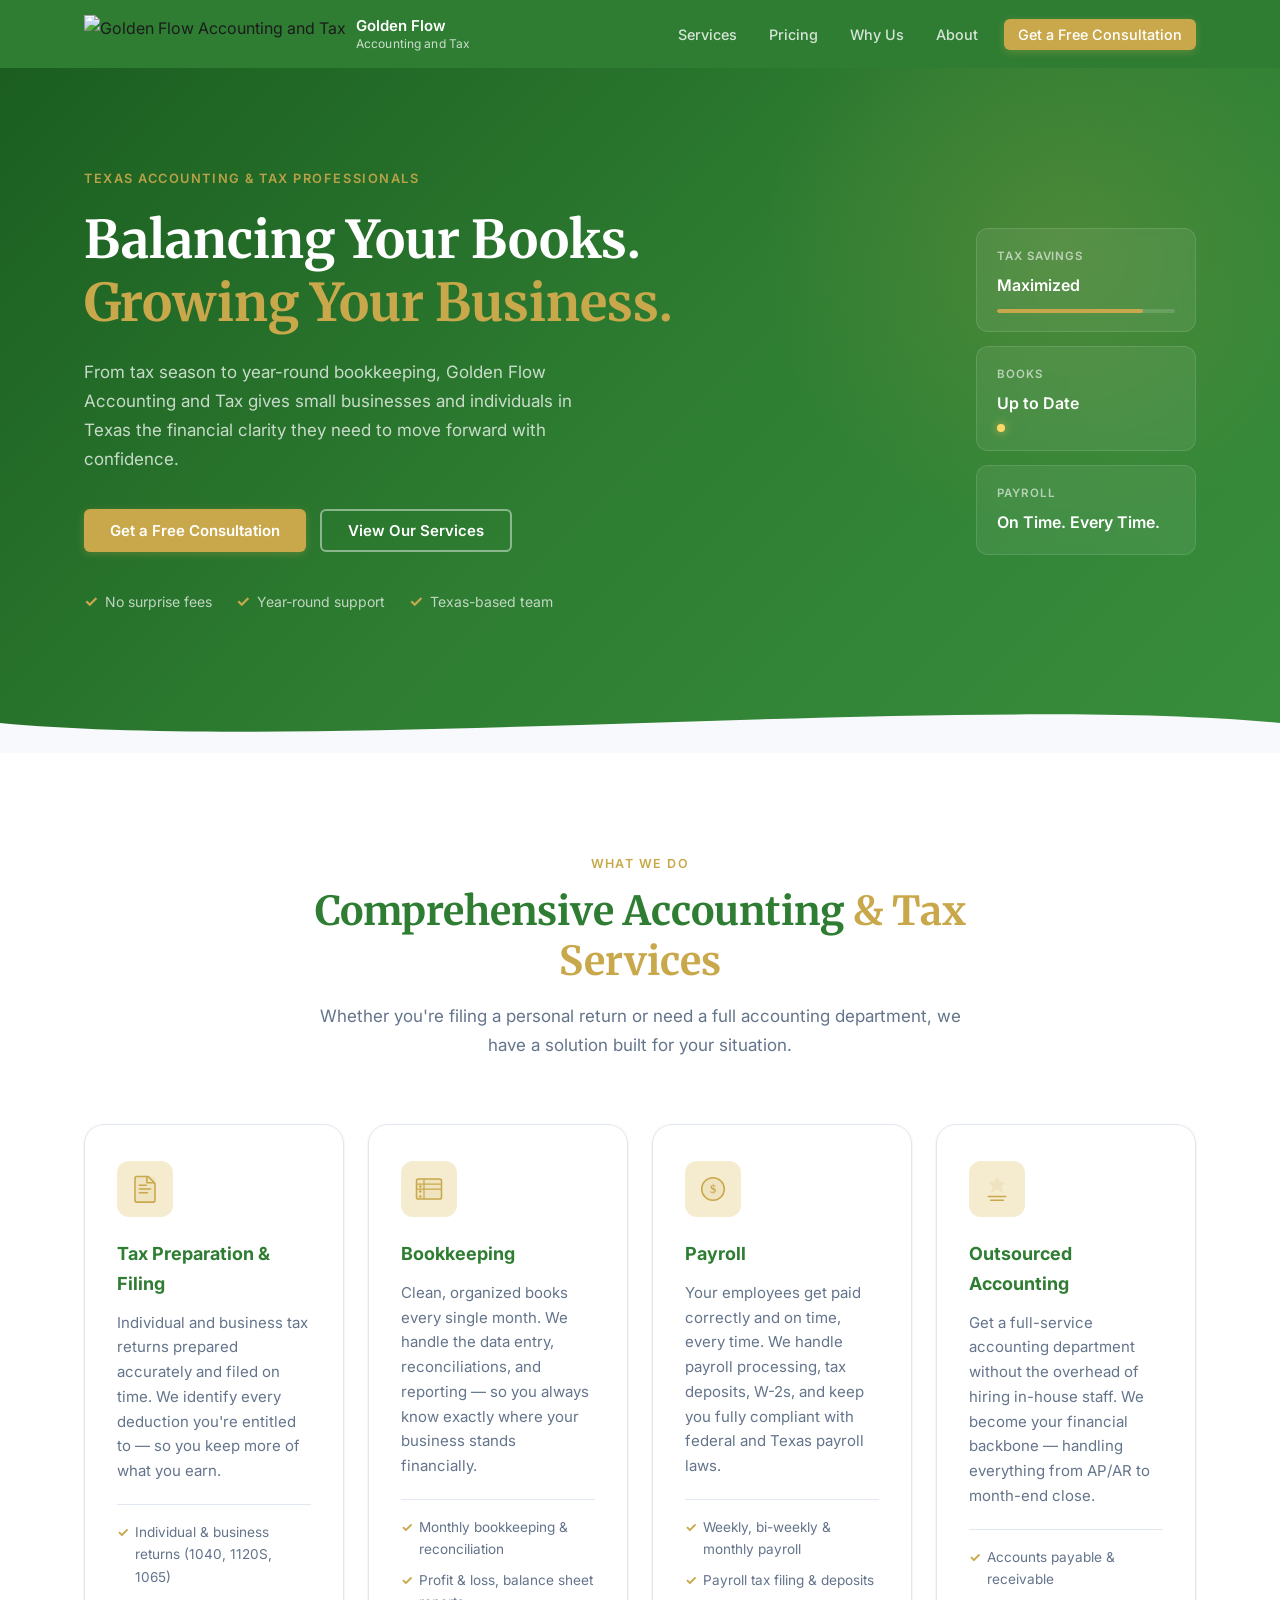
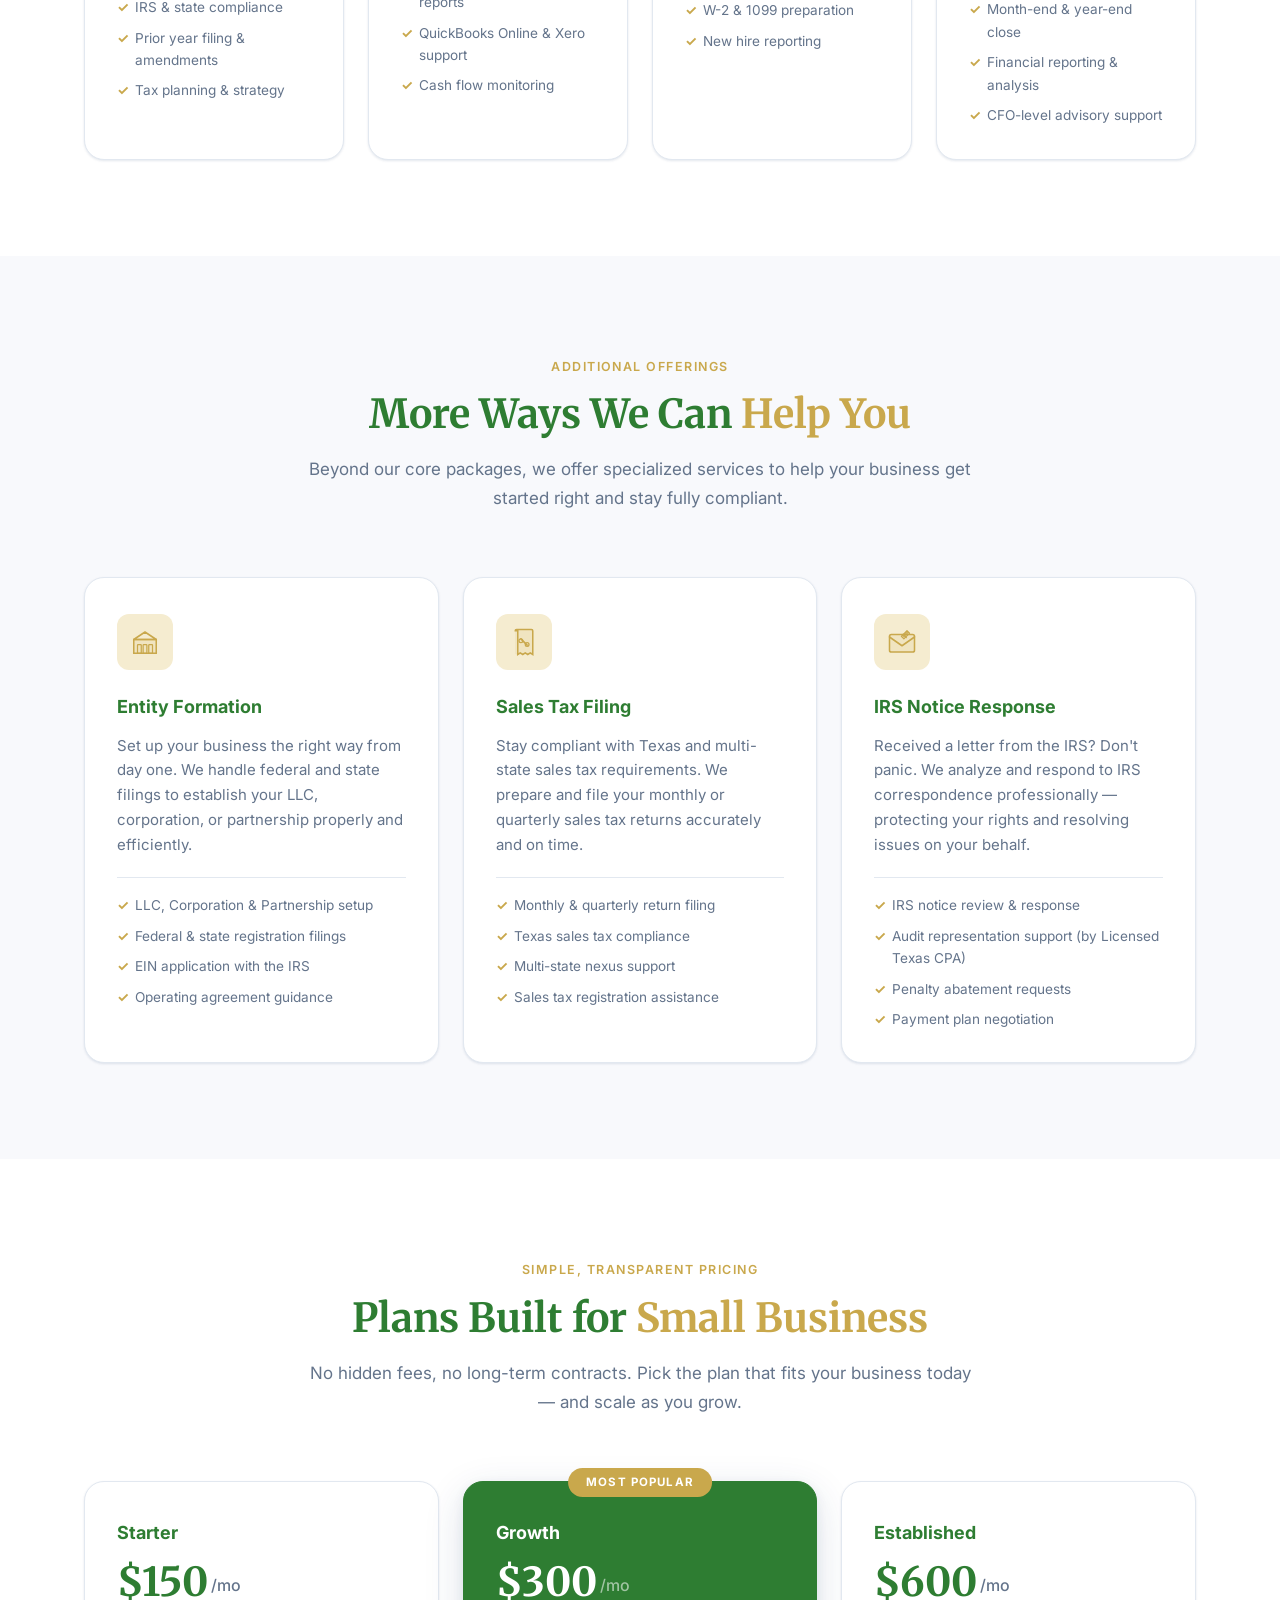
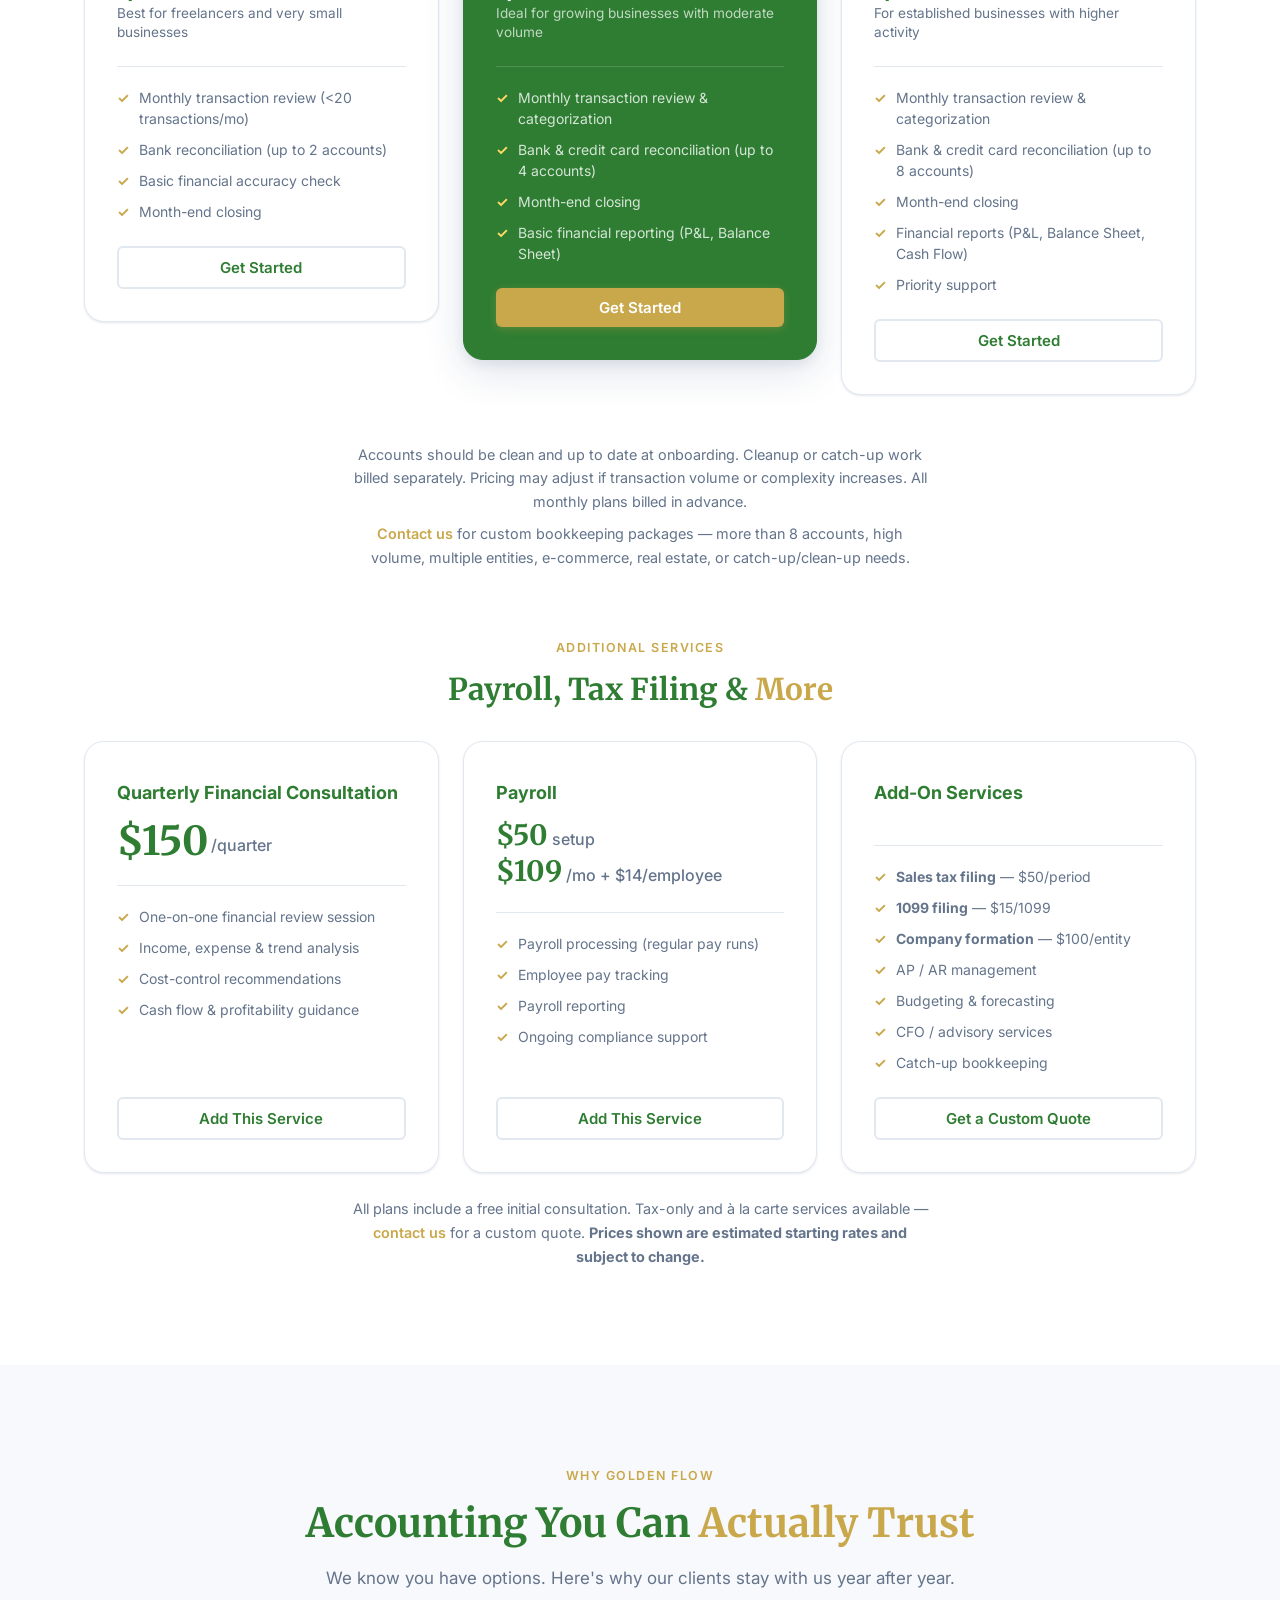
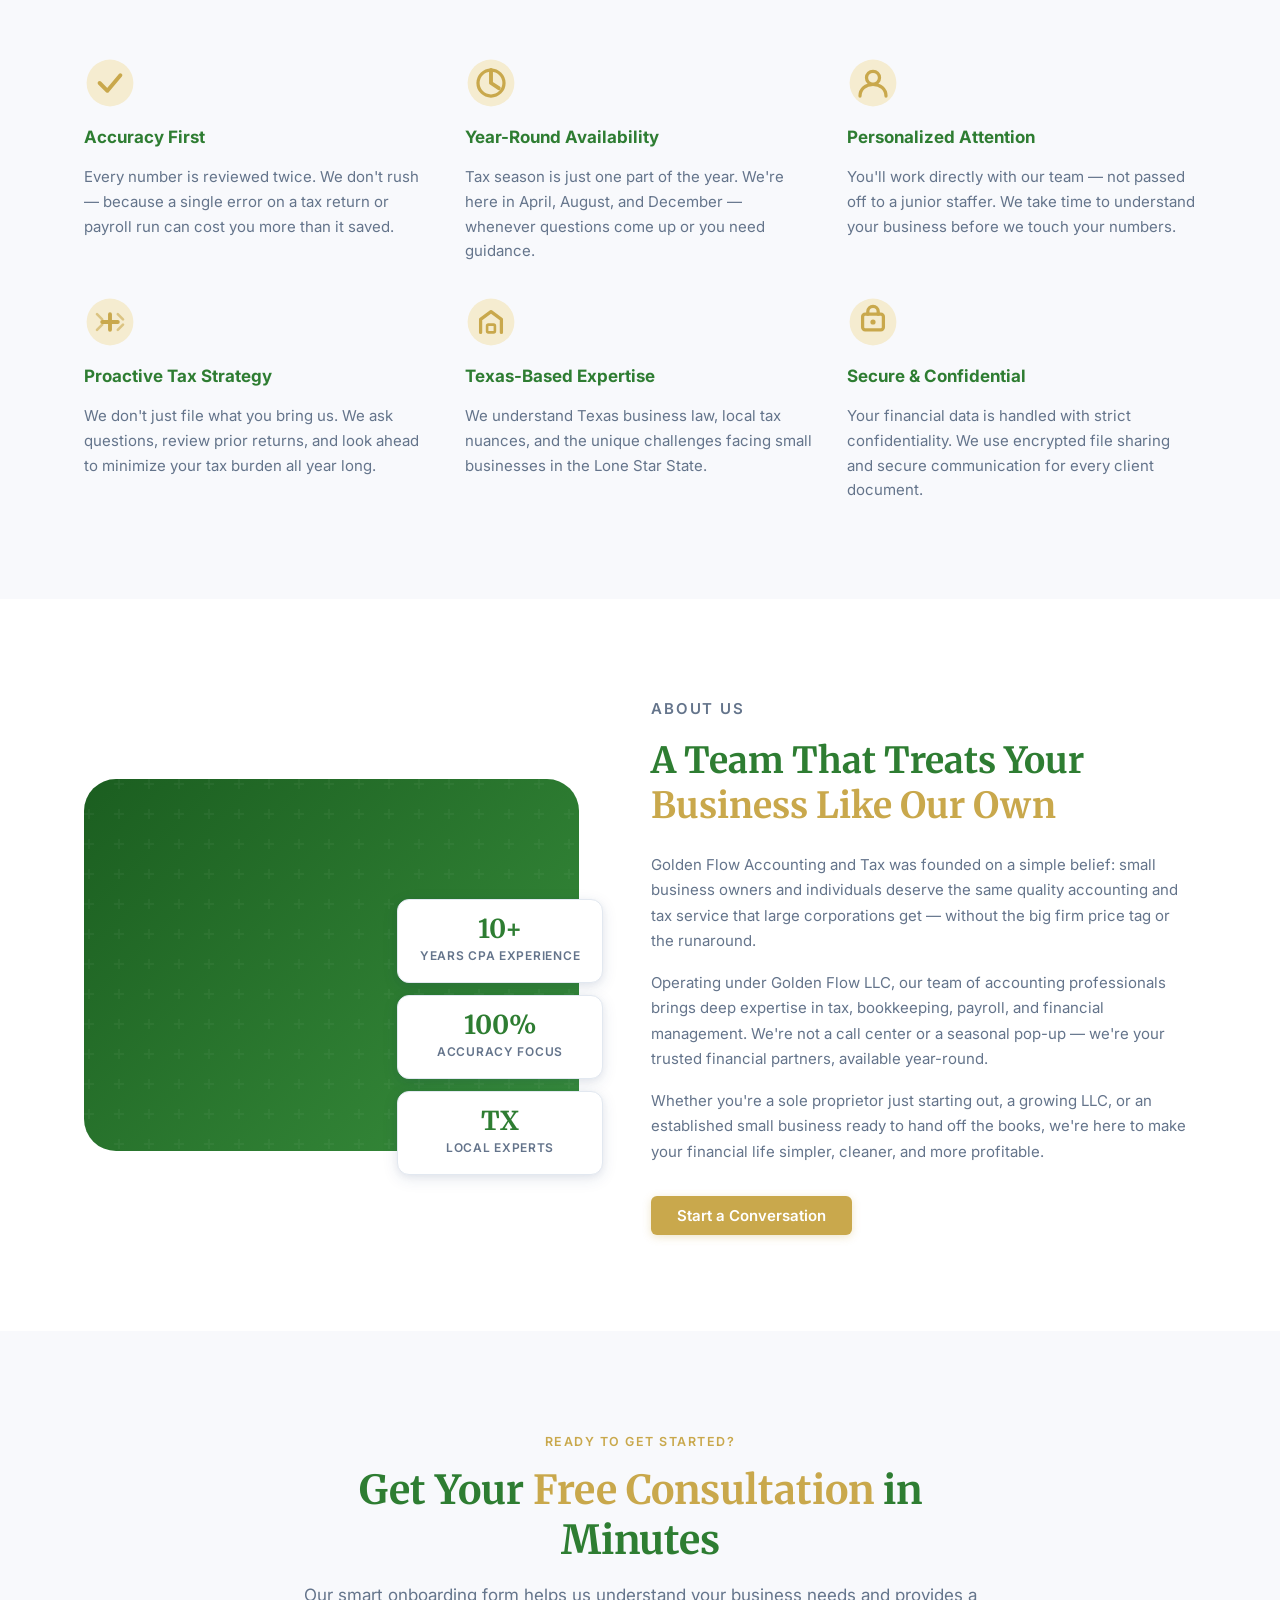
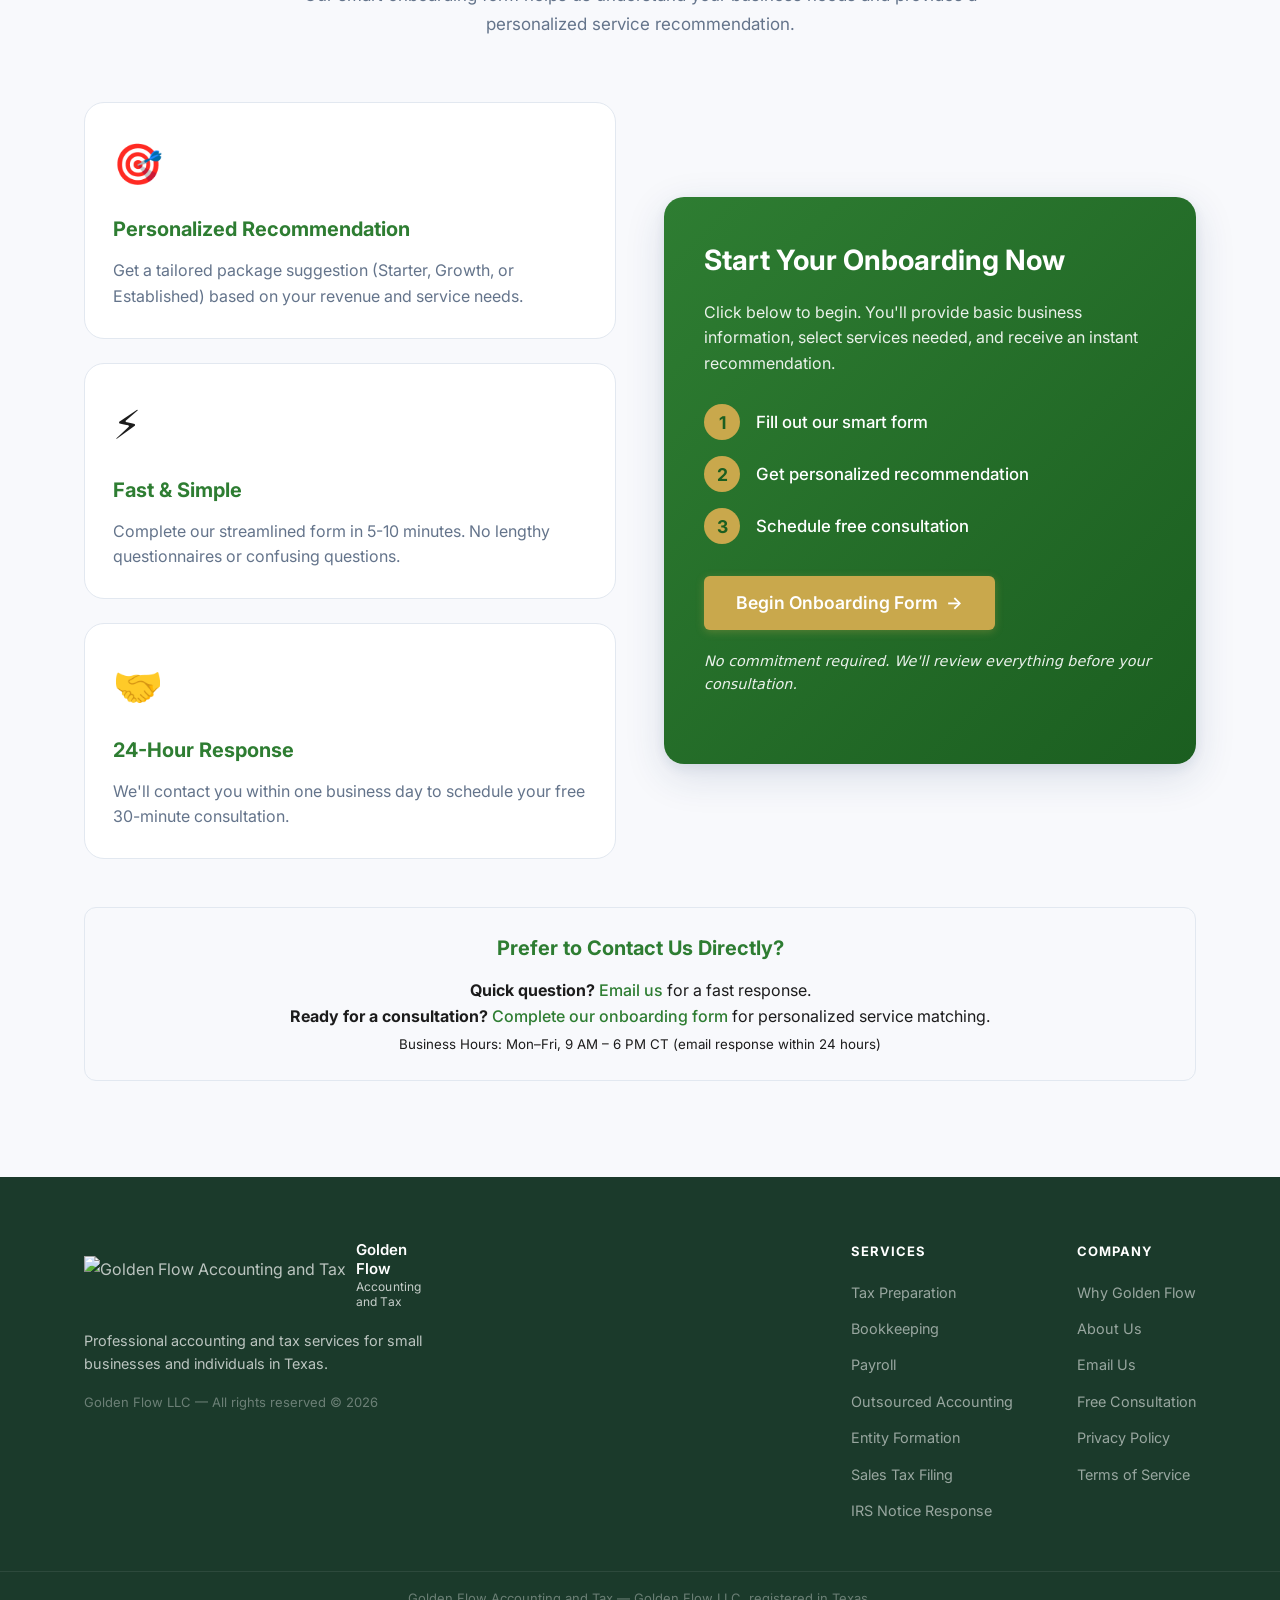
==== commit af5210b9: "ui: clean up pricing add-ons section and fix mobile layout - Move pricing-addons and addons-grid fro" ====
--- a/index.html
+++ b/index.html
@@ -12,7 +12,7 @@
   <meta name="twitter:card" content="summary_large_image" />
   <link rel="canonical" href="https://goldenflowaccountingtax.com/" />
   <title>Golden Flow Accounting and Tax | Texas CPA &amp; Tax Services</title>
-  <link rel="stylesheet" href="css/style.css?v=202604101200" />
+  <link rel="stylesheet" href="css/style.css?v=202605011200" />
   <link rel="icon" href="assets/favicon/favicon.png" type="image/png" />
   <link rel="preconnect" href="https://fonts.googleapis.com" />
   <link rel="preconnect" href="https://fonts.gstatic.com" crossorigin />
@@ -341,21 +341,21 @@
 
         <p class="pricing-note">Accounts should be clean and up to date at onboarding. Cleanup or catch-up work billed separately. Pricing may adjust if transaction volume or complexity increases. All monthly plans billed in advance.</p>
 
-        <p class="pricing-note" style="margin-top: 0.5rem;"><a href="pages/onboarding.html">Contact us</a> for custom bookkeeping packages — more than 8 accounts, high volume, multiple entities, e-commerce, real estate, or catch-up/clean-up needs.</p>
+        <p class="pricing-note"><a href="pages/onboarding.html">Contact us</a> for custom bookkeeping packages — more than 8 accounts, high volume, multiple entities, e-commerce, real estate, or catch-up/clean-up needs.</p>
 
         <!-- ── Add-Ons ── -->
-        <div class="pricing-addons" style="margin-top: 4rem;">
+        <div class="pricing-addons">
           <div class="section-header">
             <p class="section-label">Additional Services</p>
-            <h2>Payroll, Tax Filing &amp; <span class="accent-text">More</span></h2>
-          </div>
-
-          <div class="addons-grid" style="display: grid; grid-template-columns: repeat(auto-fit, minmax(280px, 1fr)); gap: 1.5rem;">
-
-            <div class="pricing-card" style="position: relative;">
+            <h3>Payroll, Tax Filing &amp; <span class="accent-text">More</span></h3>
+          </div>
+
+          <div class="addons-grid">
+
+            <div class="pricing-card">
               <div class="pricing-card-header">
                 <h3>Quarterly Financial Consultation</h3>
-                <div class="pricing-price" style="margin: 0.5rem 0;">
+                <div class="pricing-price">
                   <span class="pricing-amount">$150</span>
                   <span class="pricing-period">/quarter</span>
                 </div>
@@ -369,12 +369,12 @@
               <a href="pages/onboarding.html" class="btn btn-ghost">Add This Service</a>
             </div>
 
-            <div class="pricing-card" style="position: relative;">
+            <div class="pricing-card">
               <div class="pricing-card-header">
                 <h3>Payroll</h3>
-                <div class="pricing-price" style="margin: 0.5rem 0; flex-direction: column; align-items: flex-start; gap: 0.25rem;">
-                  <span><span class="pricing-amount" style="font-size: 1.6rem;">$50</span> <span class="pricing-period">setup</span></span>
-                  <span><span class="pricing-amount" style="font-size: 1.6rem;">$109</span> <span class="pricing-period">/mo + $14/employee</span></span>
+                <div class="pricing-price pricing-price--stacked">
+                  <span><span class="pricing-amount">$50</span> <span class="pricing-period">setup</span></span>
+                  <span><span class="pricing-amount">$109</span> <span class="pricing-period">/mo + $14/employee</span></span>
                 </div>
               </div>
               <ul class="pricing-features">
@@ -386,7 +386,7 @@
               <a href="pages/onboarding.html" class="btn btn-ghost">Add This Service</a>
             </div>
 
-            <div class="pricing-card" style="position: relative;">
+            <div class="pricing-card">
               <div class="pricing-card-header">
                 <h3>Add-On Services</h3>
               </div>
@@ -540,7 +540,7 @@
             <div class="feature-card">
               <div class="feature-icon">🎯</div>
               <h3>Personalized Recommendation</h3>
-              <p>Get a tailored package suggestion (Starter, Business, or Growth) based on your revenue and service needs.</p>
+              <p>Get a tailored package suggestion (Starter, Growth, or Established) based on your revenue and service needs.</p>
             </div>
             
             <div class="feature-card">
--- a/css/style.css
+++ b/css/style.css
@@ -745,6 +745,43 @@
   text-decoration: underline;
 }
 
+.pricing-note + .pricing-note {
+  margin-top: 0.5rem;
+}
+
+/* Add-ons subsection */
+.pricing-addons {
+  margin-top: 4rem;
+}
+
+.pricing-addons .section-header {
+  margin-bottom: 2rem;
+}
+
+.pricing-addons .section-header h3 {
+  font-family: var(--font-serif);
+  font-size: clamp(1.4rem, 2.5vw, 1.875rem);
+  line-height: 1.25;
+  color: var(--color-primary);
+  margin-bottom: 16px;
+}
+
+.addons-grid {
+  display: grid;
+  grid-template-columns: repeat(auto-fit, minmax(280px, 1fr));
+  gap: 1.5rem;
+}
+
+.pricing-price--stacked {
+  flex-direction: column;
+  align-items: flex-start;
+  gap: 0.25rem;
+}
+
+.pricing-price--stacked .pricing-amount {
+  font-size: 1.75rem;
+}
+
 /* ================================================================
    ABOUT
    ================================================================ */
@@ -1154,6 +1191,8 @@
 
   .services-grid { grid-template-columns: 1fr; }
 
+  .addons-grid { grid-template-columns: 1fr; }
+
   .pillars-grid { grid-template-columns: 1fr; gap: 28px; }
 
   .form-row { grid-template-columns: 1fr; }
@@ -1351,4 +1390,4 @@
   .section { padding: 40px 0; }
 }
 
-/* cache-bust: 1774931670 */
+/* cache-bust: 1746374400 */
